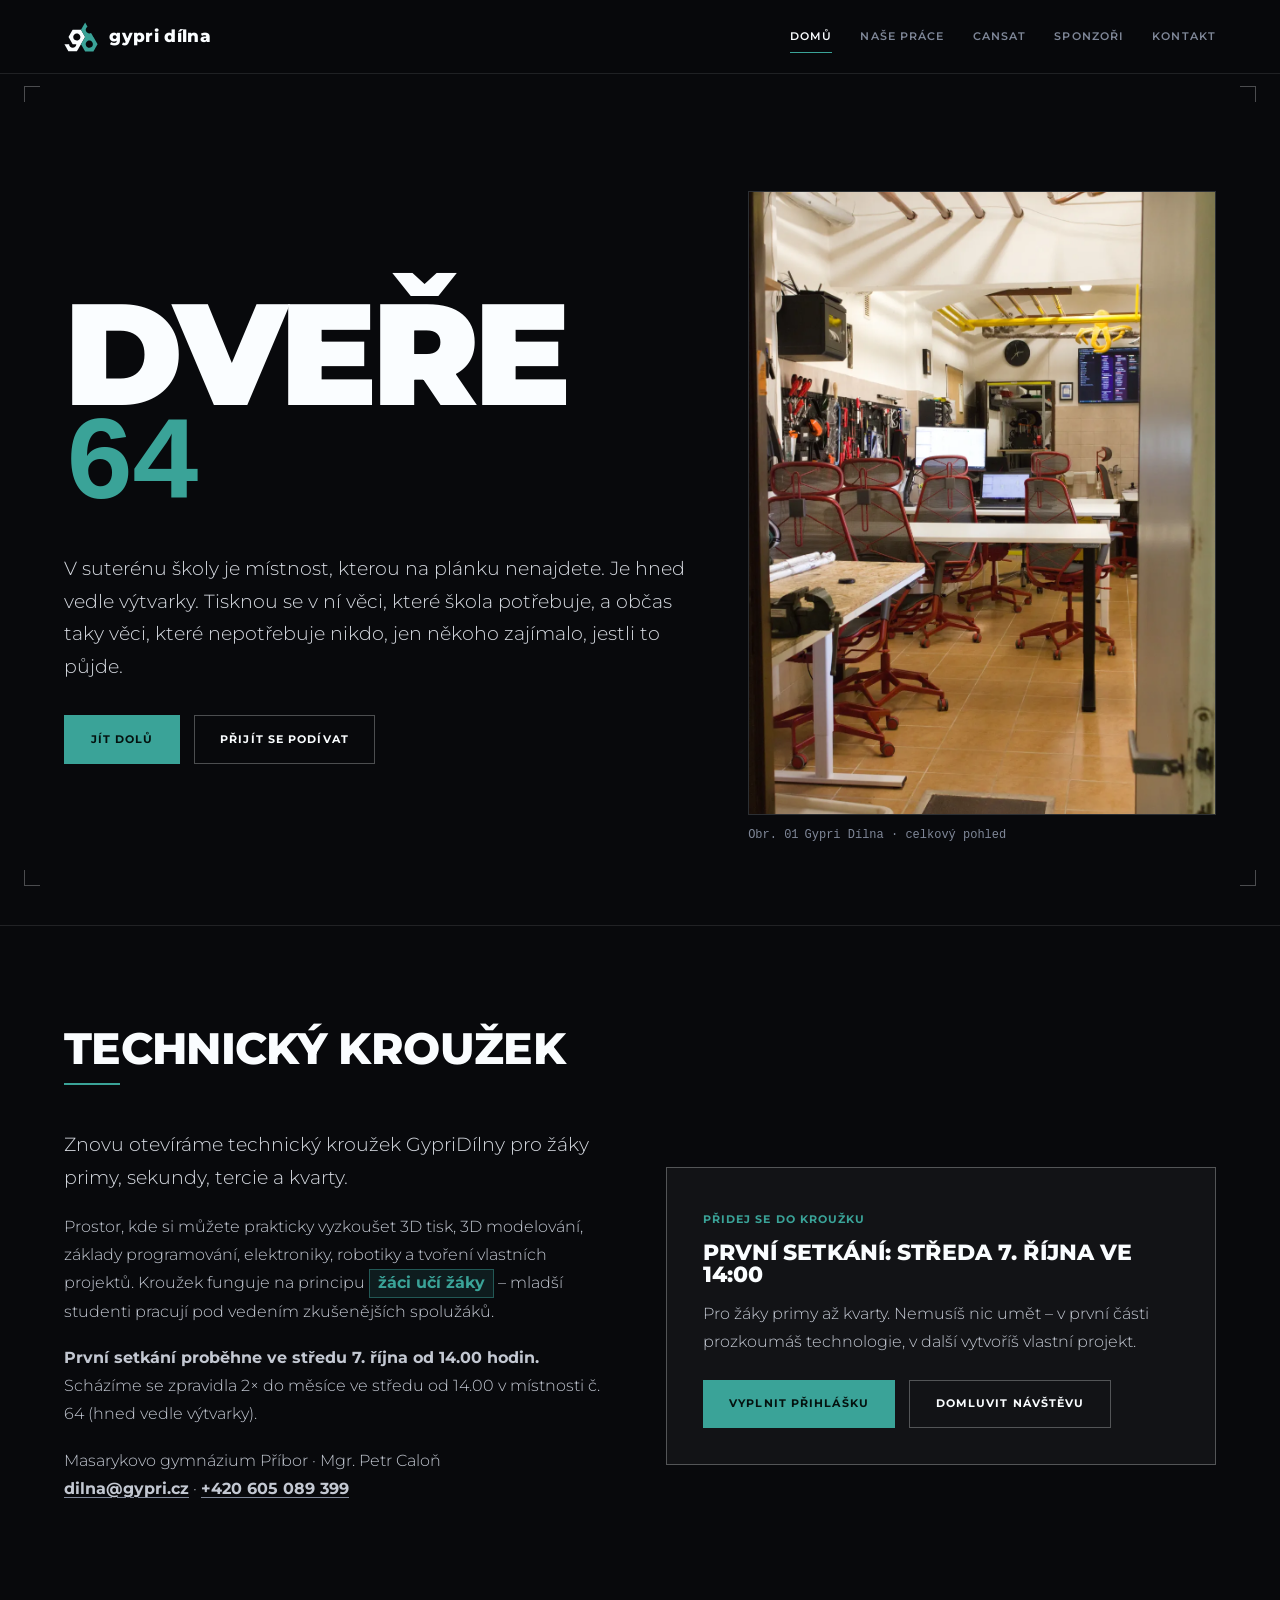
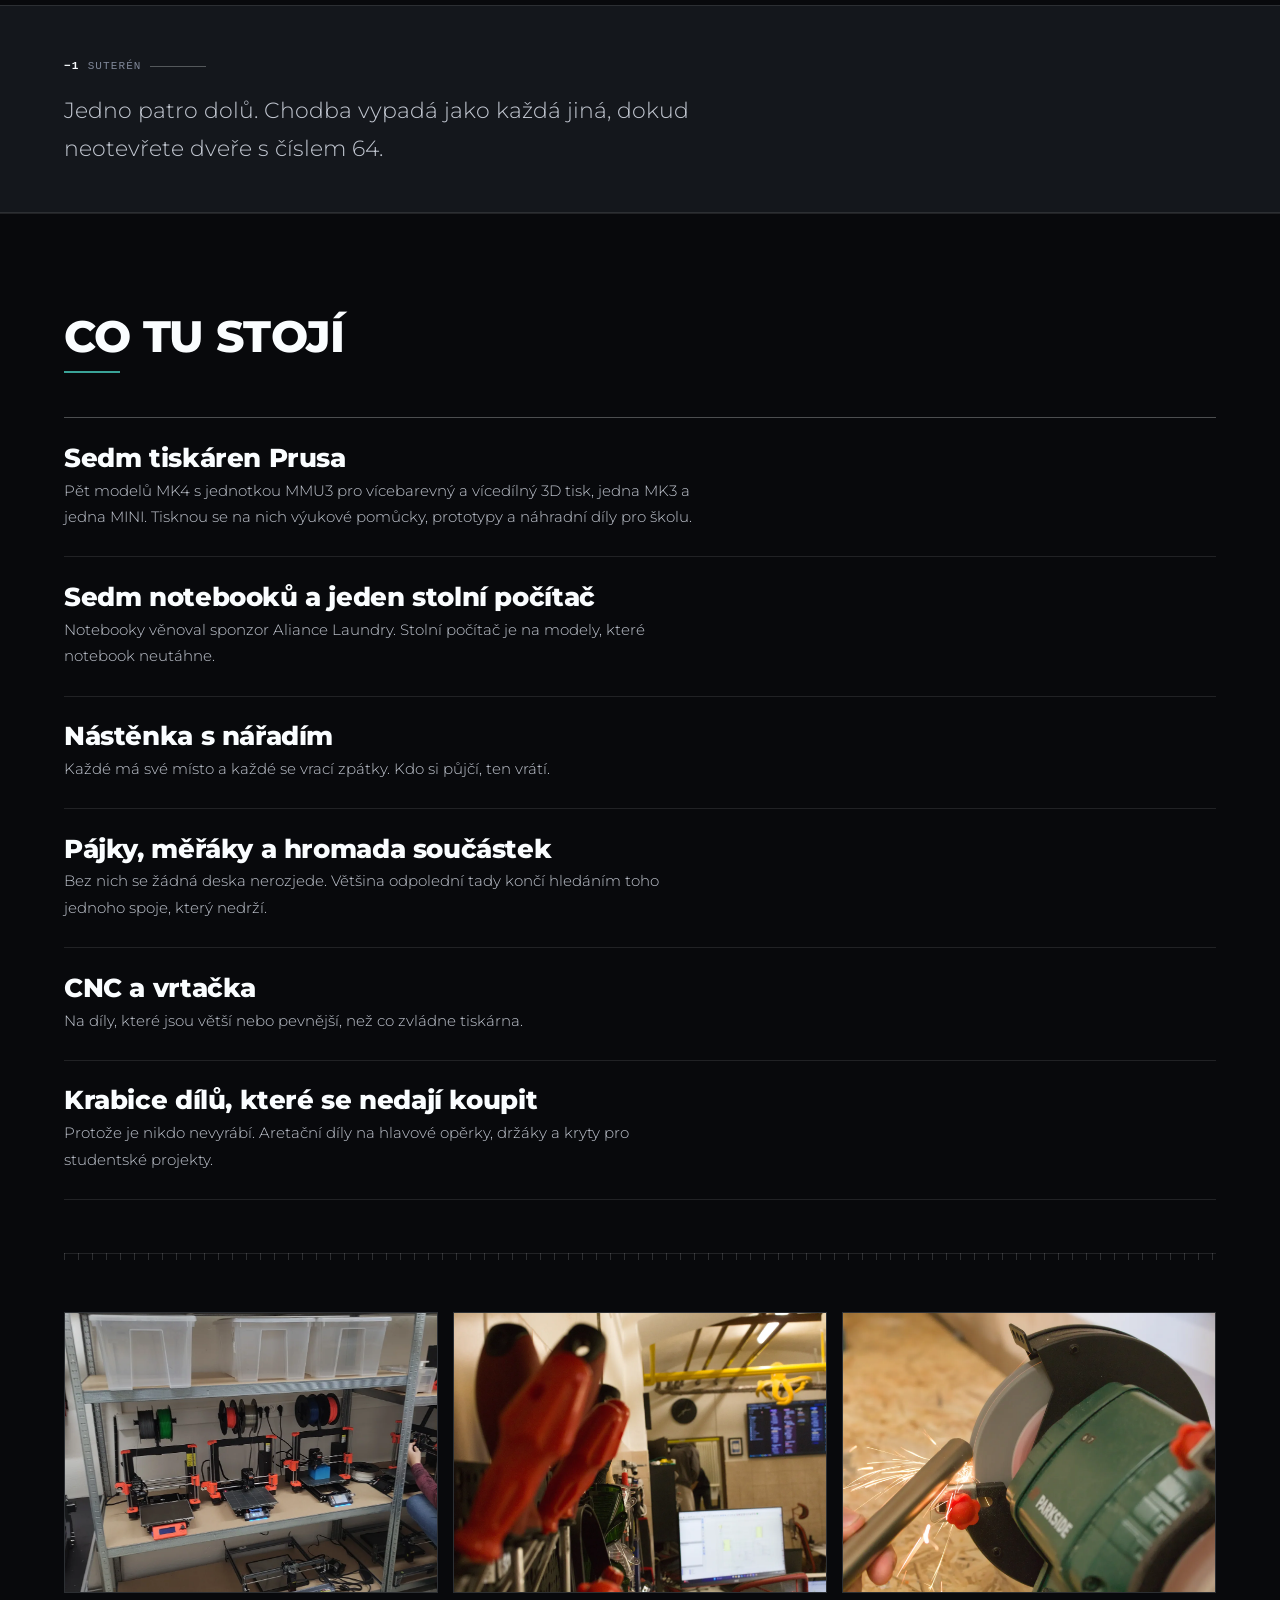
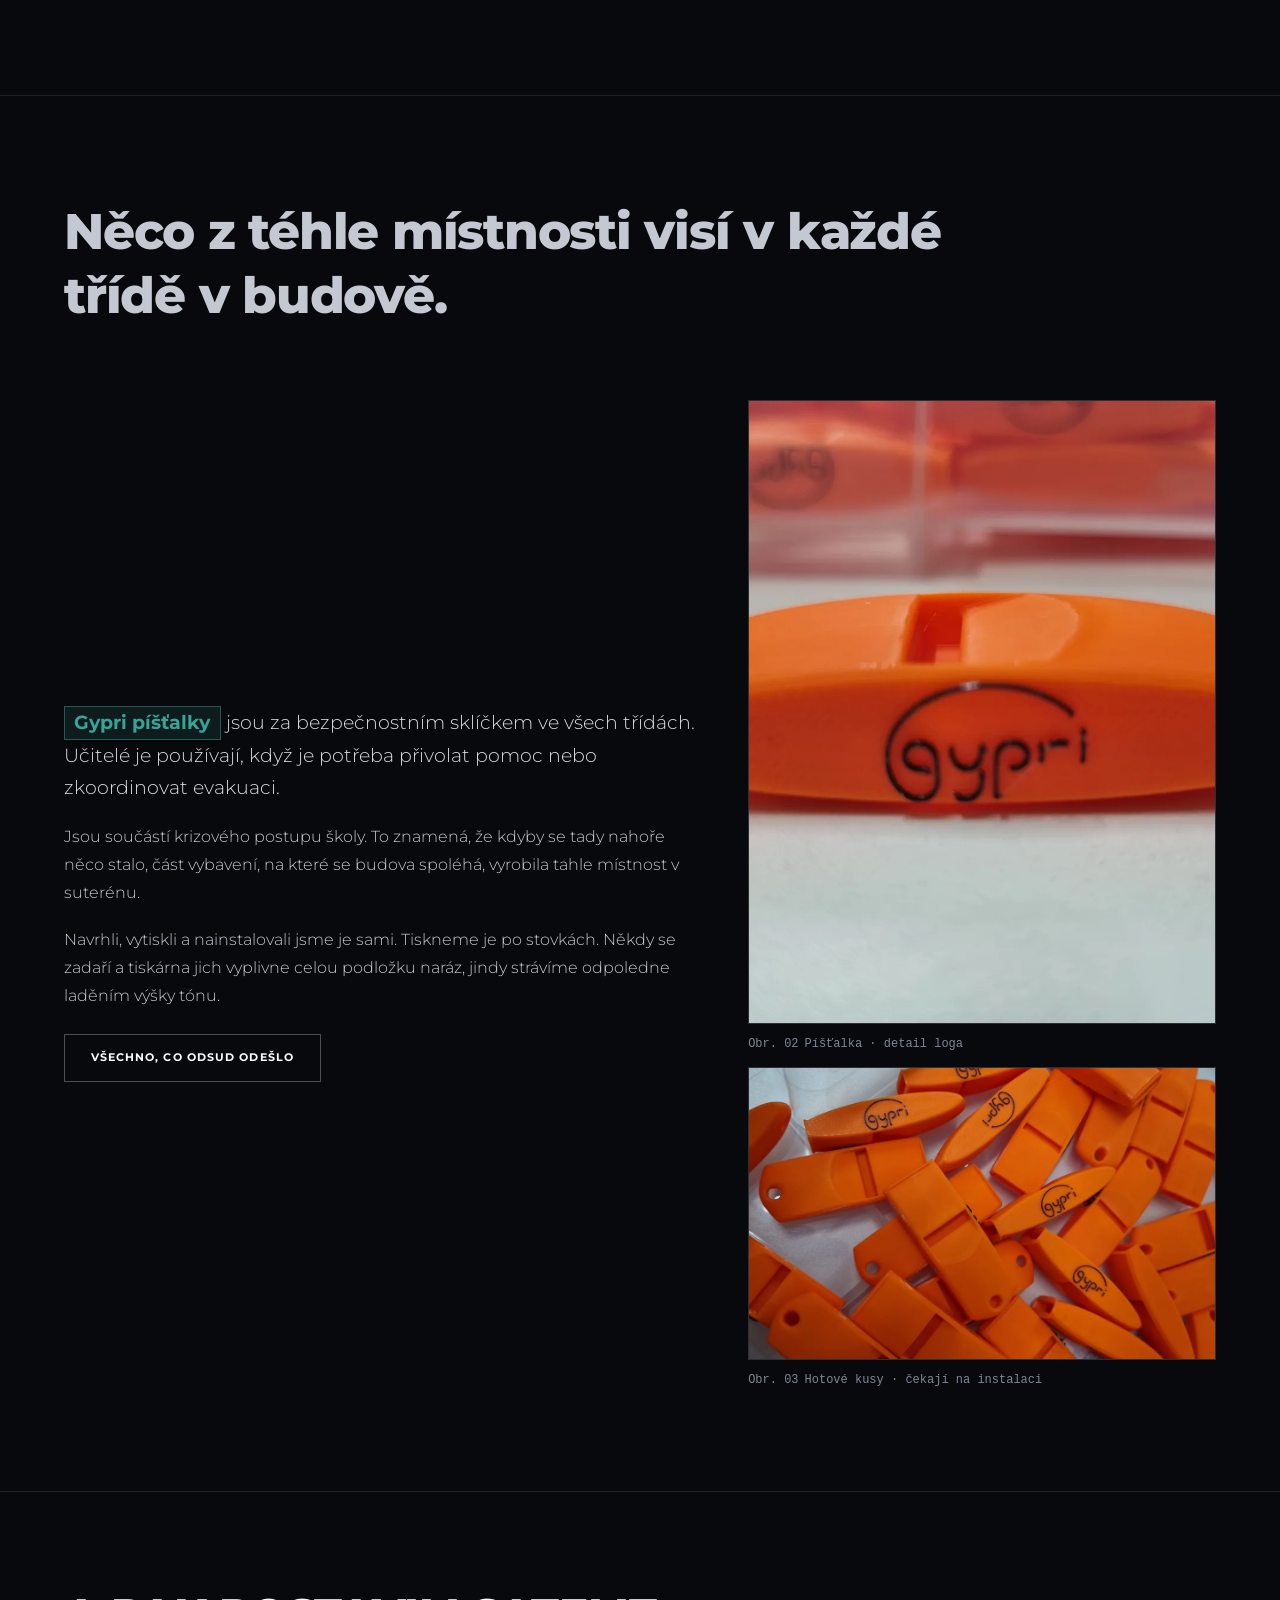
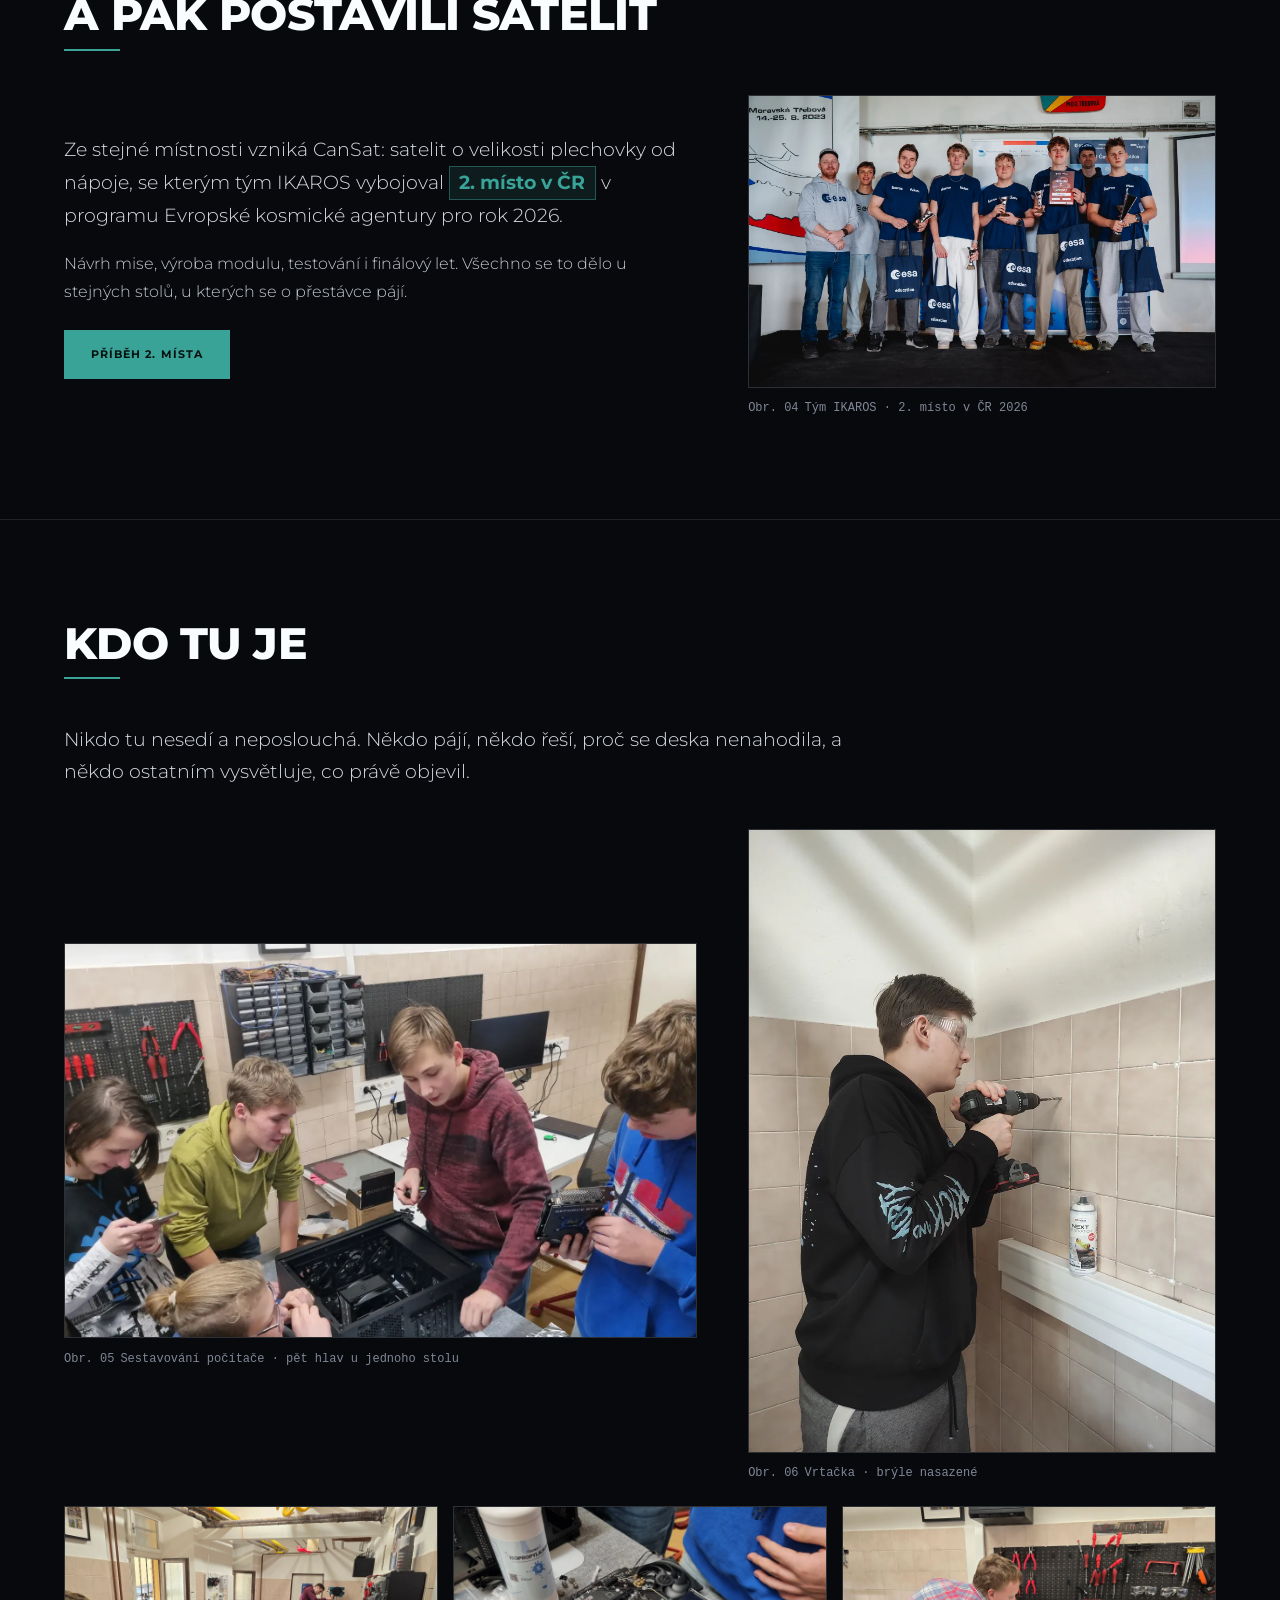
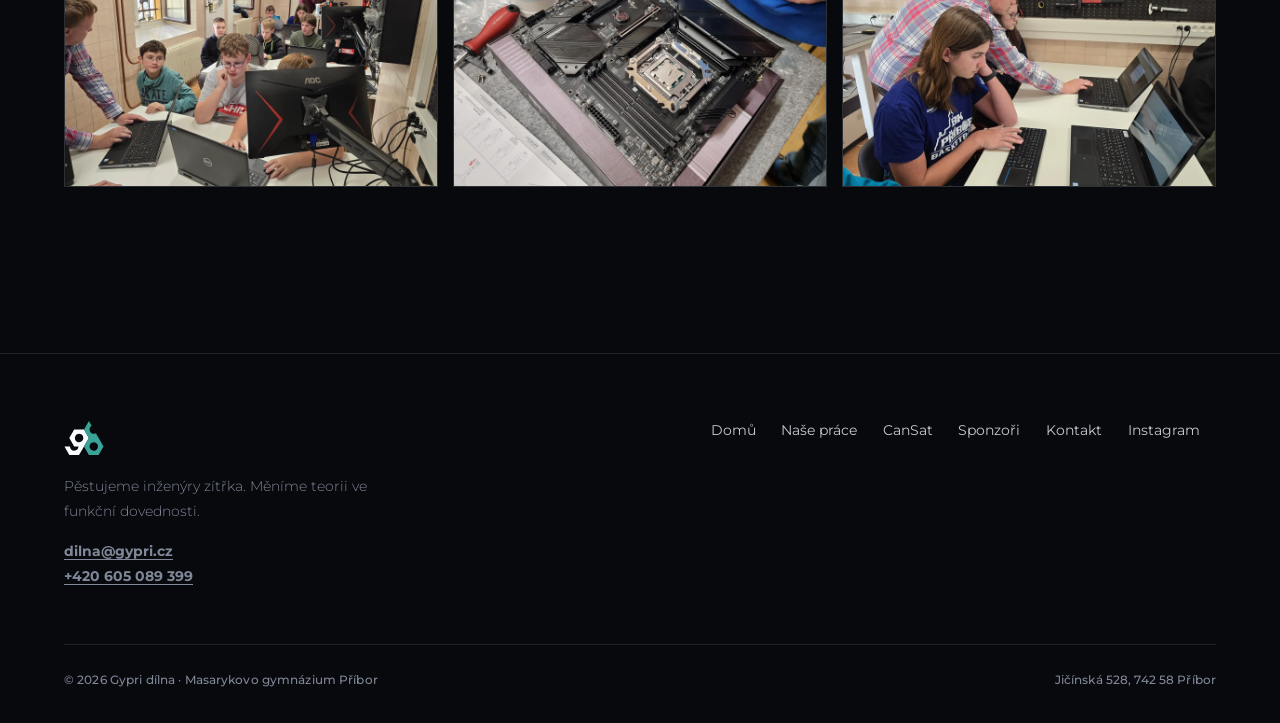
==== index.html @ 7a0ab246 "Make hero photo a subtle dark background backdrop behind Dvere 64 text on mobile" ====
<!DOCTYPE html>
<html lang="cs">
<head>
<meta charset="UTF-8">
<meta name="viewport" content="width=device-width, initial-scale=1.0">
<title>Dveře 64 | Gypri Dílna, Masarykovo gymnázium Příbor</title>
<meta name="description" content="V suterénu Masarykova gymnázia v Příboře je místnost, kterou na plánku nenajdete. 3D tisk, elektronika, programování a satelit CanSat.">
<meta property="og:title" content="Dveře 64 | Gypri Dílna">
<meta property="og:description" content="V suterénu školy je místnost, kterou na plánku nenajdete. Tiskne se v ní, pájí a programuje.">
<meta property="og:type" content="website">
<meta property="og:locale" content="cs_CZ">
<link rel="icon" type="image/svg+xml" href="assets/favicon.svg">
<link rel="stylesheet" href="styles.css">
<script>document.documentElement.classList.add('js');</script>
</head>
<body>

<div class="hud-frame" aria-hidden="true">
  <span class="hud-tick tl"></span><span class="hud-tick tr"></span>
  <span class="hud-tick bl"></span><span class="hud-tick br"></span>
</div>

<header class="topbar">
  <a class="brand" href="/">
    <img class="brand-mark" src="assets/logo-svetle.svg" alt="" width="34" height="34">
    <span class="brand-word">gypri dílna</span>
  </a>
  <nav class="nav" id="nav" aria-label="Hlavní navigace">
    <a href="/" aria-current="page">Domů</a>
    <a href="/nase-prace">Naše práce</a>
    <a href="/cansat">CanSat</a>
    <a href="/sponzori">Sponzoři</a>
    <a href="/kontakt">Kontakt</a>
  </nav>
  <button class="nav-toggle" id="navToggle" aria-expanded="false" aria-controls="nav" aria-label="Otevřít menu"><span></span></button>
</header>

<main>

  <!-- 1. The door and the room. -->
  <section class="threshold">
    <div class="wrap">
      <div class="split split--wide-left">
        <div class="threshold-content">
          <h1 class="threshold-title">Dveře <span class="threshold-num">64</span></h1>
          <p class="lead">
            V suterénu školy je místnost, kterou na plánku nenajdete. Je hned vedle
            výtvarky. Tisknou se v ní věci, které škola potřebuje, a občas taky věci,
            které nepotřebuje nikdo, jen někoho zajímalo, jestli to půjde.
          </p>
          <div class="btn-row">
            <a class="btn btn--primary" href="#suterenu">Jít dolů</a>
            <a class="btn" href="/kontakt">Přijít se podívat</a>
          </div>
        </div>
        <figure style="margin:0" class="reveal threshold-figure">
          <div class="media media--tall">
            <img src="photo/dilna-hlavni.webp" alt="Hlavní pohled do Gypri Dílny" loading="eager" decoding="async">
          </div>
          <figcaption class="media-caption"><span class="fig-num">Obr. 01</span> Gypri Dílna &middot; celkový pohled</figcaption>
        </figure>
      </div>
    </div>
  </section>

  <!-- 2. The invitation. -->
  <section class="section">
    <div class="wrap">
      <div class="section-head">
        <h2>Technický kroužek</h2>
      </div>
      <div class="split">
        <div class="reveal">
          <p class="lead">
            Znovu otevíráme technický kroužek GypriDílny pro žáky primy, sekundy, tercie a kvarty.
          </p>
          <p>
            Prostor, kde si můžete prakticky vyzkoušet 3D tisk, 3D modelování, základy programování, elektroniky, robotiky a tvoření vlastních projektů. Kroužek funguje na principu <span class="chip">žáci učí žáky</span> – mladší studenti pracují pod vedením zkušenějších spolužáků.
          </p>
          <p>
            <strong>První setkání proběhne ve středu 7. října od 14.00 hodin.</strong><br>
            Scházíme se zpravidla 2&times; do měsíce ve středu od 14.00 v místnosti č. 64 (hned vedle výtvarky).
          </p>
          <p>
            Masarykovo gymnázium Příbor &middot; Mgr. Petr Caloň<br>
            <a href="mailto:dilna@gypri.cz"><strong>dilna@gypri.cz</strong></a>
            &middot; <a href="tel:+420605089399"><strong>+420 605 089 399</strong></a>
          </p>
        </div>
        <div class="callout reveal">
          <span class="label-accent">Přidej se do kroužku</span>
          <h3 style="margin-bottom:0.9rem">První setkání: středa 7. října ve 14:00</h3>
          <p>
            Pro žáky primy až kvarty. Nemusíš nic umět – v první části prozkoumáš technologie, v další vytvoříš vlastní projekt.
          </p>
          <div class="btn-row" style="margin-top:1.5rem">
            <a class="btn btn--primary" href="https://forms.gle/Q4Er5K5AVvBsESDHA" target="_blank" rel="noopener">Vyplnit přihlášku</a>
            <a class="btn" href="/kontakt">Domluvit návštěvu</a>
          </div>
        </div>
      </div>
    </div>
  </section>

  <!-- 3. One floor down. -->
  <div class="descent">
    <div class="wrap">
      <span class="depth"><b>&minus;1</b> Suterén</span>
      <p class="descent-line">
        Jedno patro dolů. Chodba vypadá jako každá jiná, dokud neotevřete dveře
        s číslem 64.
      </p>
    </div>
  </div>

  <!-- 4. The room, as objects rather than as services. -->
  <section class="section" id="suterenu">
    <div class="wrap">
      <div class="section-head">
        <h2>Co tu stojí</h2>
      </div>

      <ul class="ledge">
        <li class="reveal">
          <span class="ledge-name">Sedm tiskáren Prusa</span>
          <span class="ledge-note">
            Pět modelů MK4 s jednotkou MMU3 pro vícebarevný a vícedílný 3D tisk, jedna MK3 a jedna MINI. Tisknou se na nich výukové
            pomůcky, prototypy a náhradní díly pro školu.
          </span>
        </li>
        <li class="reveal">
          <span class="ledge-name">Sedm notebooků a jeden stolní počítač</span>
          <span class="ledge-note">
            Notebooky věnoval sponzor Aliance Laundry. Stolní počítač je na modely,
            které notebook neutáhne.
          </span>
        </li>
        <li class="reveal">
          <span class="ledge-name">Nástěnka s nářadím</span>
          <span class="ledge-note">
            Každé má své místo a každé se vrací zpátky. Kdo si půjčí, ten vrátí.
          </span>
        </li>
        <li class="reveal">
          <span class="ledge-name">Pájky, měřáky a hromada součástek</span>
          <span class="ledge-note">
            Bez nich se žádná deska nerozjede. Většina odpolední tady končí
            hledáním toho jednoho spoje, který nedrží.
          </span>
        </li>
        <li class="reveal">
          <span class="ledge-name">CNC a vrtačka</span>
          <span class="ledge-note">
            Na díly, které jsou větší nebo pevnější, než co zvládne tiskárna.
          </span>
        </li>
        <li class="reveal">
          <span class="ledge-name">Krabice dílů, které se nedají koupit</span>
          <span class="ledge-note">
            Protože je nikdo nevyrábí. Aretační díly na hlavové opěrky, držáky
            a kryty pro studentské projekty.
          </span>
        </li>
      </ul>

      <div class="rule-ticks" aria-hidden="true"></div>

      <div class="photo-strip">
        <div class="media reveal">
          <img src="photo/dilna-stol.webp" alt="Pracovní stůl v dílně" loading="lazy" decoding="async">
        </div>
        <div class="media reveal">
          <img src="photo/naradi-detail.webp" alt="Detail nářadí v dílně" loading="lazy" decoding="async">
        </div>
        <div class="media reveal">
          <img src="photo/bruska.webp" alt="Stolní bruska v dílně" loading="lazy" decoding="async">
        </div>
      </div>
    </div>
  </section>

  <!-- 5. The turn. What the room makes is not for the room. -->
  <section class="section">
    <div class="wrap">
      <p class="statement reveal">
        Něco z téhle místnosti visí v každé třídě v budově.
      </p>

      <div class="split split--wide-left" style="margin-top:clamp(2.5rem,6vw,4.5rem)">
        <div class="reveal">
          <p class="lead">
            <span class="chip">Gypri píšťalky</span> jsou za bezpečnostním sklíčkem
            ve všech třídách. Učitelé je používají, když je potřeba přivolat pomoc
            nebo zkoordinovat evakuaci.
          </p>
          <p>
            Jsou součástí krizového postupu školy. To znamená, že kdyby se tady
            nahoře něco stalo, část vybavení, na které se budova spoléhá, vyrobila
            tahle místnost v suterénu.
          </p>
          <p>
            Navrhli, vytiskli a nainstalovali jsme je sami. Tiskneme je po stovkách.
            Někdy se zadaří a tiskárna jich vyplivne celou podložku naráz, jindy
            strávíme odpoledne laděním výšky tónu.
          </p>
          <div class="btn-row" style="margin-top:1.5rem">
            <a class="btn" href="/nase-prace">Všechno, co odsud odešlo</a>
          </div>
        </div>
        <div class="reveal">
          <figure style="margin:0">
            <div class="media media--tall">
              <img src="photo/pistalka-detail.webp" alt="3D tištěná oranžová píšťalka s logem Gypri" loading="lazy" decoding="async">
            </div>
            <figcaption class="media-caption"><span class="fig-num">Obr. 02</span> Píšťalka &middot; detail loga</figcaption>
          </figure>
          <figure style="margin:0.9rem 0 0">
            <div class="media">
              <img src="photo/pistalky-hromada.webp" alt="Krabice plná hotových píšťalek" loading="lazy" decoding="async">
            </div>
            <figcaption class="media-caption"><span class="fig-num">Obr. 03</span> Hotové kusy &middot; čekají na instalaci</figcaption>
          </figure>
        </div>
      </div>
    </div>
  </section>

  <!-- 6. The thread left open on purpose. Closes on the CanSat page. -->
  <section class="section">
    <div class="wrap">
      <div class="section-head">
        <h2>A pak postavili satelit</h2>
      </div>
      <div class="split split--wide-left">
        <div class="reveal">
          <p class="lead">
            Ze stejné místnosti vzniká CanSat: satelit o velikosti plechovky od nápoje,
            se kterým tým IKAROS vybojoval <span class="chip">2. místo v ČR</span> v programu Evropské kosmické agentury pro rok 2026.
          </p>
          <p>
            Návrh mise, výroba modulu, testování i finálový let. Všechno se to dělo
            u stejných stolů, u kterých se o přestávce pájí.
          </p>
          <div class="btn-row" style="margin-top:1.5rem">
            <a class="btn btn--primary" href="/cansat">Příběh 2. místa</a>
          </div>
        </div>
        <figure style="margin:0" class="reveal">
          <div class="media">
            <img src="photo/cansat-2-misto.webp" alt="Tým IKAROS s diplomem za 2. místo v soutěži CanSat 2026" loading="lazy" decoding="async">
          </div>
          <figcaption class="media-caption"><span class="fig-num">Obr. 04</span> Tým IKAROS &middot; 2. místo v ČR 2026</figcaption>
        </figure>
      </div>
    </div>
  </section>

  <!-- 7. The people. -->
  <section class="section">
    <div class="wrap">
      <div class="section-head">
        <h2>Kdo tu je</h2>
      </div>
      <p class="lead reveal" style="margin-bottom:2.5rem;max-width:62ch">
        Nikdo tu nesedí a neposlouchá. Někdo pájí, někdo řeší, proč se deska
        nenahodila, a někdo ostatním vysvětluje, co právě objevil.
      </p>

      <div class="split split--wide-left">
        <figure class="reveal" style="margin:0">
          <div class="media">
            <img src="photo/prace-sestavovani.webp" alt="Studenti sestavují počítač" loading="lazy" decoding="async">
          </div>
          <figcaption class="media-caption"><span class="fig-num">Obr. 05</span> Sestavování počítače &middot; pět hlav u jednoho stolu</figcaption>
        </figure>
        <figure class="reveal offset-top" style="margin:0">
          <div class="media media--tall">
            <img src="photo/prace-vrtacka.webp" alt="Student s vrtačkou a ochrannými brýlemi" loading="lazy" decoding="async">
          </div>
          <figcaption class="media-caption"><span class="fig-num">Obr. 06</span> Vrtačka &middot; brýle nasazené</figcaption>
        </figure>
      </div>

      <div class="photo-strip" style="margin-top:1.5rem">
        <div class="media reveal">
          <img src="photo/prace-vyuka.webp" alt="Výuka v dílně" loading="lazy" decoding="async">
        </div>
        <div class="media reveal">
          <img src="photo/prace-pajeni.webp" alt="Sestavování základní desky počítače" loading="lazy" decoding="async">
        </div>
        <div class="media reveal">
          <img src="photo/prace-notebooky.webp" alt="Studenti u notebooků" loading="lazy" decoding="async">
        </div>
      </div>
    </div>
  </section>

</main>

<footer class="footer">
  <div class="wrap">
    <div class="footer-main">
      <div class="footer-brand">
        <img src="assets/logo-svetle.svg" alt="Gypri dílna" width="40" height="40">
        <p>Pěstujeme inženýry zítřka. Měníme teorii ve funkční dovednosti.</p>
        <p>
          <a href="mailto:dilna@gypri.cz"><strong>dilna@gypri.cz</strong></a><br>
          <a href="tel:+420605089399"><strong>+420 605 089 399</strong></a>
        </p>
      </div>
      <nav class="footer-nav" aria-label="Odkazy v zápatí">
        <a href="/">Domů</a>
        <a href="/nase-prace">Naše práce</a>
        <a href="/cansat">CanSat</a>
        <a href="/sponzori">Sponzoři</a>
        <a href="/kontakt">Kontakt</a>
        <a href="https://instagram.com/gymnaziumpribor" target="_blank" rel="noopener">Instagram</a>
      </nav>
    </div>
    <div class="footer-bottom">
      <span class="hud-label">&copy; 2026 Gypri dílna &middot; Masarykovo gymnázium Příbor</span>
      <span class="hud-label">Jičínská 528, 742 58 Příbor</span>
    </div>
  </div>
</footer>

<script src="main.js"></script>
</body>
</html>
---- styles.css ----
@import url('https://fonts.googleapis.com/css2?family=Montserrat:wght@300;400;500;600;700;800;900&display=swap');

/* ==========================================================================
   GYPRI DÍLNA design system
   Direction and dials: see DESIGN.md
   Palette per "Návod Brand 2025":
     Graphite Core #2f353e · Circuit Mint #3aa398 · Cloud Paper #fafdff
   Circuit Mint is the only accent. It carries the primary action, the current
   page marker, focus, text selection, and the identity motif (the tick, the
   rule under a section heading, the underline, the ruler mark).

   The lane is instrumentation: the page is a datasheet for a workshop, so
   measured values are set in a monospace face and photographs are numbered
   figures. Montserrat stays the brand voice and is never replaced.
   ========================================================================== */

:root {
  /* brand. The guidelines name exactly three colours: Graphite Core,
     Circuit Mint and Cloud Paper. Mint is the single accent. */
  --mint: #3aa398;
  --mint-bright: #5cc9bd;
  --paper: #fafdff;

  /* surfaces (--surface is Graphite Core darkened for media wells) */
  --bg: #08090c;
  --surface: #14171c;

  /* text */
  --text: #fafdff;
  --body: #c3c8d2;
  --muted: #7f8798;

  /* lines */
  --border: rgba(250, 253, 255, 0.1);
  --border-strong: rgba(250, 253, 255, 0.28);

  /* Instrumentation face, for measured values and figure labels only.
     A system stack: no download, no licence, nothing to break offline. */
  --mono: ui-monospace, SFMono-Regular, 'SF Mono', Menlo, Consolas,
    'Liberation Mono', monospace;

  /* metrics */
  --bar-h: 74px;
  --gutter: clamp(1.25rem, 5vw, 4.5rem);
  --maxw: 1360px;

  /* Square corners. A machined panel has no radius, and a rounded one reads as
     software chrome. This is a deliberate zero, not a default. */
  --radius: 0;

  --ease: cubic-bezier(0.2, 0.7, 0.3, 1);
}

/* --------------------------------------------------------- reset & base -- */

*,
*::before,
*::after {
  box-sizing: border-box;
}

html {
  scroll-behavior: smooth;
  -webkit-text-size-adjust: 100%;
  /* Grows only on very large displays, where a 16px root leaves the composition
     floating in the middle of the screen. Below ~1880px this resolves to 16px. */
  font-size: clamp(16px, 0.85vw, 18.5px);
}

body {
  margin: 0;
  background: var(--bg);
  color: var(--text);
  font-family: Montserrat, system-ui, -apple-system, 'Segoe UI', sans-serif;
  font-size: 1rem;
  font-weight: 400;
  line-height: 1.75;
  -webkit-font-smoothing: antialiased;
  overflow-x: hidden;
}

img,
svg {
  display: block;
  max-width: 100%;
}

a {
  color: inherit;
  text-decoration: none;
}

/* An inline link inside body copy must be distinguishable without relying on colour. */
p a,
.tech-desc a {
  text-decoration: underline;
  text-decoration-thickness: 1px;
  text-underline-offset: 0.18em;
  text-decoration-color: var(--muted);
}

p a:hover,
.tech-desc a:hover {
  text-decoration-color: currentColor;
}

:focus-visible {
  outline: 2px solid var(--mint);
  outline-offset: 3px;
}

::selection {
  background: var(--mint);
  color: var(--bg);
}

/* ------------------------------------------------------------ typography -- */

h1,
h2,
h3,
h4 {
  font-weight: 800;
  text-transform: uppercase;
  line-height: 0.96;
  letter-spacing: -0.015em;
  margin: 0;
}

h1 { font-weight: 900; }
h2 { font-size: clamp(1.6rem, 3.4vw, 2.75rem); }
h3 { font-size: clamp(1.05rem, 1.9vw, 1.4rem); letter-spacing: 0.005em; }

/* Prose keeps a readable measure even when the container widens on a large
   display. Everything that is not prose (grids, media, the datasheet) still
   uses the full width. */
p {
  margin: 0 0 1.15rem;
  color: var(--body);
  font-weight: 300;
  max-width: 76ch;
}

p:last-child { margin-bottom: 0; }

.lead {
  font-size: clamp(1rem, 1.45vw, 1.2rem);
  color: #d6dae1;
  max-width: 66ch;
}

/* Small muted meta line. Not uppercased: at 48 characters it is prose, and
   uppercase costs legibility on anything longer than a label. */
.hud-label {
  font-size: 0.75rem;
  font-weight: 500;
  letter-spacing: 0.01em;
  line-height: 1.9;
  color: var(--muted);
}

/* ---------------------------------------------------------- HUD chrome --
   Corner ticks only. The previous version also drew two full-height rules down
   the page, which read as decorative grid lines rather than structure. */

.hud-frame {
  position: fixed;
  inset: 0;
  z-index: 40;
  pointer-events: none;
}

.hud-tick {
  position: absolute;
  width: 16px;
  height: 16px;
  border: 0 solid var(--border-strong);
}

.hud-tick.tl { top: calc(var(--bar-h) + 12px); left: calc(var(--gutter) / 2 - 8px); border-top-width: 1px; border-left-width: 1px; }
.hud-tick.tr { top: calc(var(--bar-h) + 12px); right: calc(var(--gutter) / 2 - 8px); border-top-width: 1px; border-right-width: 1px; }
.hud-tick.bl { bottom: 14px; left: calc(var(--gutter) / 2 - 8px); border-bottom-width: 1px; border-left-width: 1px; }
.hud-tick.br { bottom: 14px; right: calc(var(--gutter) / 2 - 8px); border-bottom-width: 1px; border-right-width: 1px; }

/* --------------------------------------------------------------- topbar -- */

.topbar {
  position: fixed;
  top: 0;
  left: 0;
  right: 0;
  z-index: 50;
  height: var(--bar-h);
  display: flex;
  align-items: center;
  justify-content: space-between;
  gap: 1.5rem;
  padding: 0 var(--gutter);
  border-bottom: 1px solid var(--border);
  background: rgba(8, 9, 12, 0.86);
  backdrop-filter: blur(12px);
  -webkit-backdrop-filter: blur(12px);
}

.brand {
  display: flex;
  align-items: center;
  gap: 0.7rem;
  flex-shrink: 0;
}

.brand-mark {
  width: 34px;
  height: 34px;
}

.brand-word {
  font-weight: 800;
  font-size: 1.05rem;
  letter-spacing: 0.02em;
  text-transform: lowercase;
  line-height: 1;
}

.nav {
  display: flex;
  align-items: center;
  gap: clamp(1rem, 2.2vw, 2.1rem);
}

.nav a {
  position: relative;
  font-size: 0.6875rem;
  font-weight: 600;
  letter-spacing: 0.1em;
  text-transform: uppercase;
  color: var(--muted);
  padding: 0.4rem 0;
  transition: color 0.25s var(--ease);
}

.nav a:hover { color: var(--text); }

.nav a[aria-current='page'] { color: var(--text); }

.nav a[aria-current='page']::after {
  content: '';
  position: absolute;
  left: 0;
  right: 0;
  bottom: 0;
  height: 1px;
  background: var(--mint);
}

.nav-toggle {
  display: none;
  width: 44px;
  height: 44px;
  border: 1px solid var(--border);
  border-radius: var(--radius);
  background: transparent;
  cursor: pointer;
  position: relative;
}

.nav-toggle span,
.nav-toggle span::before,
.nav-toggle span::after {
  position: absolute;
  left: 50%;
  width: 16px;
  height: 1px;
  background: var(--text);
  transform: translateX(-50%);
  transition: transform 0.25s var(--ease), opacity 0.25s var(--ease);
}

.nav-toggle span { top: 50%; margin-top: -0.5px; }
.nav-toggle span::before { content: ''; top: -5px; }
.nav-toggle span::after { content: ''; top: 5px; }

.nav-toggle[aria-expanded='true'] span { background: transparent; }
.nav-toggle[aria-expanded='true'] span::before { transform: translateY(5px) rotate(45deg); }
.nav-toggle[aria-expanded='true'] span::after { transform: translateY(-5px) rotate(-45deg); }

/* --------------------------------------------------------------- layout -- */

main {
  position: relative;
  padding-top: var(--bar-h);
}

.wrap {
  width: 100%;
  max-width: var(--maxw);
  margin: 0 auto;
  padding: 0 var(--gutter);
}

.section {
  padding: clamp(3.5rem, 8vw, 7rem) 0;
  border-top: 1px solid var(--border);
}

.section-head {
  margin-bottom: clamp(1.75rem, 3.5vw, 3rem);
}

/* ------------------------------------------------------------ page hero -- */

.page-hero {
  padding: clamp(3.5rem, 9vw, 7.5rem) 0 clamp(2.5rem, 5vw, 4rem);
}

.eyebrow {
  display: inline-block;
  font-size: 0.75rem;
  font-weight: 600;
  letter-spacing: 0.02em;
  color: var(--muted);
  margin-bottom: 1.1rem;
}

.page-title {
  font-size: clamp(2.6rem, 9.5vw, 7.5rem);
  line-height: 0.88;
  letter-spacing: -0.03em;
  margin-bottom: 1.5rem;
}

.page-title em {
  font-style: normal;
  color: var(--muted);
}

.page-hero .lead { margin-bottom: 2rem; }

/* -------------------------------------------------------------- buttons -- */

.btn {
  display: inline-flex;
  align-items: center;
  justify-content: center;
  gap: 0.6rem;
  padding: 0.85rem 1.6rem;
  border: 1px solid var(--border-strong);
  border-radius: var(--radius);
  background: transparent;
  color: var(--text);
  font-family: inherit;
  font-size: 0.6875rem;
  font-weight: 700;
  letter-spacing: 0.1em;
  text-transform: uppercase;
  cursor: pointer;
  transition: background 0.25s var(--ease), color 0.25s var(--ease), border-color 0.25s var(--ease);
}

.btn:hover { border-color: var(--text); }

.btn--primary {
  background: var(--mint);
  border-color: var(--mint);
  color: #04120f;
}

.btn--primary:hover {
  background: var(--mint-bright);
  border-color: var(--mint-bright);
  color: #04120f;
}

.btn-row {
  display: flex;
  flex-wrap: wrap;
  gap: 0.85rem;
}

/* --------------------------------------------------------------- grids -- */

.grid {
  display: grid;
  gap: 1.25rem;
}

.grid--2 { grid-template-columns: repeat(2, 1fr); }

.split {
  display: grid;
  grid-template-columns: 1fr 1fr;
  gap: clamp(1.5rem, 4vw, 3.5rem);
  align-items: center;
}

.split--wide-left { grid-template-columns: 1.15fr 0.85fr; }

/* ---------------------------------------------------------- spec sheet --
   A datasheet: quantity on the left, measured value and its note stacked on the
   right, hairline separated, set in the instrumentation face. This is how the
   reference brands make technical information read as documentation instead of
   as marketing, and it is the right shape for facts that are genuinely countable.

   The value gets its own full-width line rather than a fixed narrow column: a
   column sized for the shortest value collides with the note as soon as one
   value runs long, and these are Czech words, which run long. */

.specs {
  font-family: var(--mono);
  border-top: 1px solid var(--border-strong);
  margin: 0;
}

.specs dt,
.specs dd { margin: 0; }

.specs-row {
  display: grid;
  grid-template-columns: minmax(6rem, 10rem) 1fr;
  gap: 0.15rem 1.75rem;
  padding: 0.9rem 0;
  border-bottom: 1px solid var(--border);
}

.specs-label {
  grid-column: 1;
  grid-row: 1 / span 2;
  font-size: 0.6875rem;
  letter-spacing: 0.1em;
  text-transform: uppercase;
  color: var(--muted);
}

.specs-val {
  grid-column: 2;
  grid-row: 1;
  font-size: 1.05rem;
  font-weight: 600;
  color: var(--text);
  font-variant-numeric: tabular-nums;
}

.specs-note {
  grid-column: 2;
  grid-row: 2;
  font-size: 0.75rem;
  color: var(--muted);
}

/* --------------------------------------------------------- tech items -- */

.tech {
  border-left: 1px solid var(--border-strong);
  padding: 0.15rem 0 0.15rem 1.15rem;
  margin-bottom: 1.5rem;
}

.tech:last-child { margin-bottom: 0; }

.tech-title {
  font-family: var(--mono);
  font-size: 0.72rem;
  font-weight: 700;
  letter-spacing: 0.08em;
  text-transform: uppercase;
  color: var(--text);
  margin-bottom: 0.45rem;
}

.tech-desc {
  font-size: 0.92rem;
  font-weight: 300;
  color: var(--body);
  margin: 0;
}

/* -------------------------------------------------------------- media --
   Photographs sit square. An earlier pass tilted them a degree off axis to look
   like snapshots pinned to a wall, which read as scrapbook rather than as
   instrumentation. Both reference brands are strictly aligned, so the frame is
   straight and the image never zooms: the only movement is the hairline
   answering the cursor. */

.media {
  position: relative;
  overflow: hidden;
  border: 1px solid var(--border);
  border-radius: var(--radius);
  background: var(--surface);
  aspect-ratio: 16 / 10;
  transition: border-color 0.35s var(--ease);
}

.media:hover { border-color: var(--border-strong); }

.media img,
.media video {
  width: 100%;
  height: 100%;
  object-fit: cover;
}

.media--tall { aspect-ratio: 3 / 4; }

/* A numbered plate label, set in the instrumentation face the way a datasheet
   marks its figures. Hovering the frame brings the number up in mint: the one
   piece of play left in the photography, and it speaks the technical language. */
.media-caption {
  display: flex;
  gap: 0.5em;
  margin-top: 0.7rem;
  font-family: var(--mono);
  font-size: 0.75rem;
  line-height: 1.5;
  color: var(--muted);
}

.fig-num {
  color: var(--muted);
  transition: color 0.35s var(--ease);
  white-space: nowrap;
}

figure:hover .fig-num { color: var(--mint); }

/* ----------------------------------------------------------- sponsors -- */

.sponsor-grid {
  display: grid;
  grid-template-columns: repeat(auto-fill, minmax(190px, 1fr));
  gap: 1rem;
}

/* Cloud Paper background is required: most sponsor logos are dark artwork. */
.sponsor {
  display: flex;
  align-items: center;
  justify-content: center;
  aspect-ratio: 3 / 2;
  padding: 1.5rem;
  background: var(--paper);
  border-radius: var(--radius);
  border: 1px solid var(--border);
  filter: grayscale(1);
  opacity: 0.78;
  transition: filter 0.35s var(--ease), opacity 0.35s var(--ease),
    border-color 0.35s var(--ease);
}

.sponsor img {
  max-width: 100%;
  max-height: 100%;
  width: auto;
  height: auto;
  object-fit: contain;
  transition: transform 0.35s var(--ease);
}

.sponsor:hover,
.sponsor:focus-visible {
  filter: grayscale(0);
  opacity: 1;
  border-color: var(--mint);
}

/* The logo answers the cursor: it comes up to full colour, the frame turns
   mint, and the mark itself lifts a little. Transform only, so nothing in the
   grid reflows. */
.sponsor:hover img,
.sponsor:focus-visible img { transform: scale(1.05); }

/* ----------------------------------------------------------- timeline -- */

.timeline {
  display: grid;
  grid-template-columns: repeat(4, 1fr);
  gap: 1.25rem;
  border-top: 1px solid var(--border);
  padding-top: 1.75rem;
}

.timeline-item {
  border-left: 1px solid var(--border);
  padding-left: 1rem;
}

.timeline-date {
  font-family: var(--mono);
  font-size: 0.6875rem;
  font-weight: 700;
  letter-spacing: 0.06em;
  color: var(--muted);
  margin-bottom: 0.5rem;
  font-variant-numeric: tabular-nums;
}

.timeline-event {
  font-size: 0.95rem;
  font-weight: 600;
  line-height: 1.4;
}

/* ------------------------------------------------------ contact rows -- */

.contact-row {
  display: block;
  border-bottom: 1px solid var(--border);
  padding: clamp(1rem, 2.5vw, 1.75rem) 0;
  transition: border-color 0.25s var(--ease);
}

.contact-row:first-of-type { border-top: 1px solid var(--border); }

/* Not uppercased: these carry real text (an e-mail, a phone number, a phrase),
   and uppercase damages all three. Leading 1.3 rather than 1: measured to stay
   single-line at every breakpoint from 320px up, so this is headroom for a
   longer value later rather than a fix for today. */
.contact-row-mega {
  font-size: clamp(1.4rem, 5vw, 3.75rem);
  font-weight: 900;
  letter-spacing: -0.02em;
  line-height: 1.3;
  transition: color 0.25s var(--ease);
}

.contact-row-mega span {
  display: block;
  font-size: 0.75rem;
  font-weight: 500;
  letter-spacing: 0.01em;
  color: var(--muted);
  margin-top: 0.7rem;
}

.contact-row:hover { border-color: var(--border-strong); }

.contact-row:hover .contact-row-mega {
  text-decoration: underline;
  text-decoration-thickness: 2px;
  text-underline-offset: 0.08em;
}

/* -------------------------------------------------------------- footer --
   Two parts, built from what the site actually links to, rather than the
   four-column template shape. */

.footer {
  border-top: 1px solid var(--border);
  padding: clamp(2.5rem, 5vw, 4rem) 0 2rem;
  margin-top: clamp(2rem, 5vw, 4rem);
}

.footer-main {
  display: grid;
  grid-template-columns: 1.2fr 1fr;
  gap: 2.5rem;
  margin-bottom: 2.5rem;
  align-items: start;
}

.footer-brand img { margin-bottom: 1rem; }

.footer-brand p {
  font-size: 0.9rem;
  color: var(--muted);
  max-width: 38ch;
  margin-bottom: 0.9rem;
}

.footer-nav {
  display: flex;
  flex-wrap: wrap;
  gap: 0.6rem 1.6rem;
}

.footer-nav a {
  font-size: 0.9rem;
  color: var(--body);
  transition: color 0.25s var(--ease);
}

.footer-nav a:hover { color: var(--text); }

.footer-bottom {
  display: flex;
  flex-wrap: wrap;
  justify-content: space-between;
  gap: 0.75rem;
  border-top: 1px solid var(--border);
  padding-top: 1.5rem;
}

/* --------------------------------------------------------- responsive -- */

/* Large displays. A 1360px column on a 2560px screen left the whole composition
   floating between two dead margins, so above 1600px the container widens and
   (via the root font-size) the type grows with it. Prose keeps its 76ch
   measure; grids, media and the datasheet use the full width. */
@media (min-width: 1600px) {
  :root { --maxw: 1720px; }
}

@media (max-width: 1080px) {
  .timeline { grid-template-columns: repeat(2, 1fr); row-gap: 1.75rem; }
}

@media (max-width: 860px) {
  :root { --bar-h: 66px; }

  .nav-toggle { display: block; }

  .nav {
    position: fixed;
    top: var(--bar-h);
    left: 0;
    right: 0;
    flex-direction: column;
    align-items: flex-start;
    gap: 0;
    padding: 0 var(--gutter);
    /* Opaque on purpose. At 97% the hero behind the panel ghosted through the
       open menu, which is what the "glitch" in the top bar was. */
    background: var(--bg);
    border-bottom: 1px solid var(--border);
    max-height: 0;
    overflow: hidden;
    transition: max-height 0.35s var(--ease);
  }

  .nav.is-open { max-height: 70vh; }

  .nav a {
    width: 100%;
    padding: 1.05rem 0;
    border-bottom: 1px solid var(--border);
    font-size: 0.75rem;
  }

  /* The links arrive one after another instead of as a slab. Transform and
     opacity only, and JS-gated, so a script failure leaves them visible. */
  .js .nav a {
    opacity: 0;
    transform: translateY(-6px);
    transition: opacity 0.3s var(--ease), transform 0.3s var(--ease),
      color 0.25s var(--ease);
  }

  .js .nav.is-open a { opacity: 1; transform: none; }

  .js .nav.is-open a:nth-child(1) { transition-delay: 0.04s; }
  .js .nav.is-open a:nth-child(2) { transition-delay: 0.08s; }
  .js .nav.is-open a:nth-child(3) { transition-delay: 0.12s; }
  .js .nav.is-open a:nth-child(4) { transition-delay: 0.16s; }
  .js .nav.is-open a:nth-child(5) { transition-delay: 0.2s; }

  .nav a:last-child { border-bottom: 0; }

  .nav a[aria-current='page']::after { display: none; }
  .nav a[aria-current='page'] { color: var(--mint); }

  .split,
  .split--wide-left,
  .grid--2,
  .timeline { grid-template-columns: 1fr; row-gap: 1.25rem; }
  .footer-main { grid-template-columns: 1fr; gap: 2rem; }

  /* Footer links are touch targets, not inline prose: give them a real tap height. */
  .footer-nav { gap: 0; flex-direction: column; }
  .footer-nav a {
    min-height: 44px;
    display: flex;
    align-items: center;
    border-bottom: 1px solid var(--border);
  }

  .hud-tick { display: none; }

  /* Mobile hero photo backdrop for .threshold */
  .threshold {
    position: relative;
    overflow: hidden;
  }

  .threshold-content {
    position: relative;
    z-index: 2;
  }

  .threshold-figure {
    position: absolute;
    inset: 0;
    z-index: 1;
    margin: 0 !important;
    opacity: 0.22;
    pointer-events: none;
  }

  .threshold-figure .media {
    width: 100%;
    height: 100%;
    aspect-ratio: auto;
    border: none;
  }

  .threshold-figure .media-caption {
    display: none;
  }
}

@media (max-width: 520px) {
  .btn { width: 100%; }
}

/* ==========================================================================
   THE GESTURES
   The site read as bland and corporate. The real fix was assets (see DESIGN.md),
   and these are the deliberate touches on top. Everything here is drawn with
   Circuit Mint, the single accent the brand guidelines name. Each has a job, and
   everything stops under prefers-reduced-motion.
   ========================================================================== */

/* ------------------------------------------------- eyebrow gets a tick -- */

/* A small mint square before the eyebrow, marking the start of a page's voice. */
.eyebrow::before {
  content: '';
  display: inline-block;
  width: 0.5em;
  height: 0.5em;
  margin-right: 0.6em;
  background: var(--mint);
  transform: translateY(-0.05em) rotate(45deg);
}

/* ------------------------------------------ rule under a section head --
   A short mint rule that draws itself in. Replaces the numbered labels that
   were removed, and gives the eye a deliberate entry point per section. */

.section-head {
  position: relative;
  padding-bottom: 0.9rem;
}

.section-head::after {
  content: '';
  position: absolute;
  left: 0;
  bottom: 0;
  width: 3.5rem;
  height: 2px;
  background: var(--mint);
  transform-origin: left;
}

.js .section-head::after {
  transform: scaleX(0);
  transition: transform 0.6s var(--ease) 0.1s;
}

.js .section-head.is-visible::after { transform: scaleX(1); }

/* --------------------------------------------------------- key phrase --
   A mint underline on a key phrase, like a ruler line under a drawing's title.
   Built from text-decoration, not a coloured bar behind the words, for two
   reasons: a bar behind text lowers the contrast of the glyphs sitting on it,
   and it cannot wrap. An underline draws below the baseline, so it never
   touches text contrast, and it breaks across lines like normal text. */

.mark {
  text-decoration: underline;
  text-decoration-color: var(--mint);
  text-decoration-thickness: 0.14em;
  text-underline-offset: 0.2em;
}

/* -------------------------------------------------------- tick divider --
   A measurement rule: a drawn ruler separating sections. The ticks are a small
   inline SVG rather than a repeating gradient, because the ruler is the whole
   point (a bench is ruled and measured) and a gradient stripe is the generic
   version of this. It is the site's identity motif.

   There is no mint mark on it. There was one, and it read as a stray coloured
   bar under whatever sat above it rather than as a measured mark. The divider
   is a hairline and its ticks, nothing else. */

.rule-ticks {
  position: relative;
  height: 10px;
  margin: clamp(2rem, 4vw, 3.25rem) 0;
  background-image: url("data:image/svg+xml,%3Csvg xmlns='http://www.w3.org/2000/svg' width='14' height='9'%3E%3Cpath d='M0 2v7' stroke='rgba(250,253,255,0.30)' stroke-width='1'/%3E%3C/svg%3E");
  background-repeat: repeat-x;
  background-position: left 0;
  background-size: 14px 9px;
}

/* the hairline the ticks sit on */
.rule-ticks::before {
  content: '';
  position: absolute;
  left: 0;
  right: 0;
  top: 2px;
  height: 1px;
  background: var(--border);
}

/* --------------------------------------------------------- callout box --
   A raised surface for a single call to action. Deliberately neutral: a surface
   is not an accent moment, so it is a hairline and a faint wash, not a colour. */

.callout {
  border: 1px solid var(--border-strong);
  background: rgba(250, 253, 255, 0.04);
  border-radius: var(--radius);
  padding: clamp(1.4rem, 3vw, 2.25rem);
}

.label-accent {
  display: inline-block;
  font-size: 0.6875rem;
  font-weight: 700;
  letter-spacing: 0.1em;
  text-transform: uppercase;
  color: var(--mint);
  margin-bottom: 0.8rem;
}

/* ------------------------------------------------------------ arrival --
   The place the question is about, set as a plate inside the document rather
   than as full-bleed wallpaper. It used to run edge to edge behind a scrim on
   three pages at once, which made the one photograph the site is built on feel
   like a template background. Contained, it is a document plate: it belongs to
   a numbered figure list and it appears exactly once. */

.arrival {
  padding: 0 0 clamp(2.5rem, 6vw, 4.5rem);
}

.arrival .media { aspect-ratio: 2 / 1; }

/* --------------------------------------------------------- photo strip -- */

.photo-strip {
  display: grid;
  grid-template-columns: repeat(3, 1fr);
  gap: 0.9rem;
}

.photo-strip .media { aspect-ratio: 4 / 3; }

/* ------------------------------------------------------ offset split --
   Text and image deliberately out of alignment, so a section does not read as a
   symmetric two-column template. */

.offset-top { margin-top: -2.5rem; }

/* --------------------------------------------------------- mint tag --
   A quiet label inside prose. Outlined rather than filled, so it reads as a tag
   and cannot be mistaken for a button. Mint on the page background is 6.52:1. */

.chip {
  display: inline-block;
  padding: 0.15em 0.5em;
  border: 1px solid rgba(58, 163, 152, 0.45);
  background: rgba(58, 163, 152, 0.12);
  color: var(--mint);
  font-weight: 700;
  border-radius: var(--radius);
  line-height: 1.4;
}

/* ------------------------------------------------------------- reveals --
   Opt-in: content is only hidden once JS has confirmed it is running, so a JS
   failure never leaves the page blank. main.js adds .is-visible on scroll. */

.js .reveal {
  opacity: 0;
  transform: translateY(24px);
  transition: opacity 0.7s var(--ease), transform 0.7s var(--ease);
}

.js .reveal.is-visible {
  opacity: 1;
  transform: none;
}

/* ==========================================================================
   THE DESCENT
   The site is a walk into a real room. You arrive at the door, go down one
   floor, and find out what the room actually does. These components carry that.
   Every one is static: the story is in the order and in what is withheld, not
   in motion. Nothing here animates on its own.
   ========================================================================== */

/* ---------------------------------------------------------- depth datum --
   Which floor you are on, in the instrumentation face. Used at the two levels
   this building really has. It is a place, not a step number: the site is not
   counting anything. */

.depth {
  display: inline-flex;
  align-items: center;
  gap: 0.75em;
  font-family: var(--mono);
  font-size: 0.6875rem;
  letter-spacing: 0.1em;
  text-transform: uppercase;
  color: var(--muted);
}

.depth b {
  font-weight: 700;
  color: var(--text);
  font-variant-numeric: tabular-nums;
}

.depth::after {
  content: '';
  width: clamp(1.5rem, 5vw, 3.5rem);
  height: 1px;
  background: var(--border-strong);
}

/* ------------------------------------------------------------ threshold --
   The opening. Type on dark, with no photograph, because the first thing a
   visitor should meet is the question rather than a building. The image comes
   after, as the place the question is about. */

.threshold {
  padding: clamp(3.5rem, 13vh, 9rem) 0 clamp(3rem, 9vh, 6rem);
}

.threshold-title {
  display: flex;
  flex-wrap: wrap;
  align-items: baseline;
  gap: 0 0.28em;
  font-size: clamp(2.7rem, 12vw, 9rem);
  line-height: 0.86;
  letter-spacing: -0.035em;
  margin: 1.3rem 0 0;
}

/* The door number is set in the instrumentation face, at display size. A human
   title and a machine number on the same line is the whole site in one move:
   a real room, with a number on the door. */
.threshold-num {
  font-family: var(--mono);
  font-weight: 700;
  font-size: 0.82em;
  letter-spacing: -0.04em;
  color: var(--mint);
}

.threshold .lead {
  margin: clamp(1.5rem, 3vw, 2.25rem) 0 2rem;
}

/* ------------------------------------------------------------- descent --
   The one full-bleed break in the page: the moment you go down a floor. */

.descent {
  border-top: 1px solid var(--border);
  border-bottom: 1px solid var(--border);
  background: var(--surface);
  padding: clamp(1.75rem, 4vw, 2.75rem) 0;
}

.descent-line {
  margin: 0.9rem 0 0;
  font-size: clamp(1rem, 2.1vw, 1.35rem);
  font-weight: 300;
  color: var(--body);
  max-width: 46ch;
}

/* ----------------------------------------------------------- the ledge --
   What is actually in the room, as objects rather than as services. A large
   name and a terse factual line. The counts live in the names, where they read
   as sentences ("Sedm tiskáren"), rather than repeated as a mono figure beside
   them. */

.ledge {
  list-style: none;
  margin: 0;
  padding: 0;
  border-top: 1px solid var(--border-strong);
}

.ledge > li {
  display: grid;
  grid-template-columns: 1fr;
  gap: 0.35rem;
  align-items: baseline;
  border-bottom: 1px solid var(--border);
  padding: clamp(1.05rem, 2.4vw, 1.6rem) 0;
}

.ledge-name {
  grid-column: 1;
  font-size: clamp(1.15rem, 2.2vw, 1.6rem);
  font-weight: 800;
  letter-spacing: -0.015em;
  line-height: 1.1;
}

.ledge-note {
  grid-column: 1;
  font-size: 0.95rem;
  font-weight: 300;
  color: var(--body);
  max-width: 64ch;
}

/* --------------------------------------------------------- statement --
   A large spoken line, set in sentence case rather than the uppercase the
   headings use, so it reads as someone telling you something. Sits at the
   turn of the story.

   Leading is 1.3 rather than the 1.05 that display type usually takes, because
   this is a sentence that wraps to two or three lines and has to be read, not a
   two-word headline that only has to land. */

.statement {
  margin: 0;
  font-size: clamp(1.5rem, 4.4vw, 3.1rem);
  font-weight: 800;
  line-height: 1.3;
  letter-spacing: -0.025em;
  max-width: 26ch;
}

@media (max-width: 560px) {
  .ledge > li { gap: 0.3rem; }
}

/* --------------------------------------------------------------- motion --
   MOTION 2: reveals, hairline hover, the plate number turning mint, the sponsor
   logo answering the cursor. Nothing runs on its own, and everything stops
   under prefers-reduced-motion. */

@media (max-width: 860px) {
  .offset-top { margin-top: 0; }
  .photo-strip { grid-template-columns: 1fr 1fr; }
}

@media (max-width: 560px) {
  /* Stack the row: at this width the label column leaves too little room and
     Czech values wrap mid-phrase. */
  .specs-label {
    grid-column: 1 / -1;
    grid-row: 1;
  }

  .specs-val {
    grid-column: 1 / -1;
    grid-row: 2;
  }

  .specs-note {
    grid-column: 1 / -1;
    grid-row: 3;
    margin-top: 0.2rem;
  }
}

@media (max-width: 520px) {
  .photo-strip { grid-template-columns: 1fr; }
}

@media (prefers-reduced-motion: reduce) {
  html { scroll-behavior: auto; }

  *,
  *::before,
  *::after {
    transition-duration: 0.001ms !important;
  }

  /* Content appears immediately rather than waiting to be scrolled into view.
     Without this a reduced-motion visitor gets a page that looks blank until
     they scroll, and depends on the observer firing at all. */
  .js .reveal {
    opacity: 1;
    transform: none;
  }

  .js .section-head::after { transform: scaleX(1); transition: none; }
}
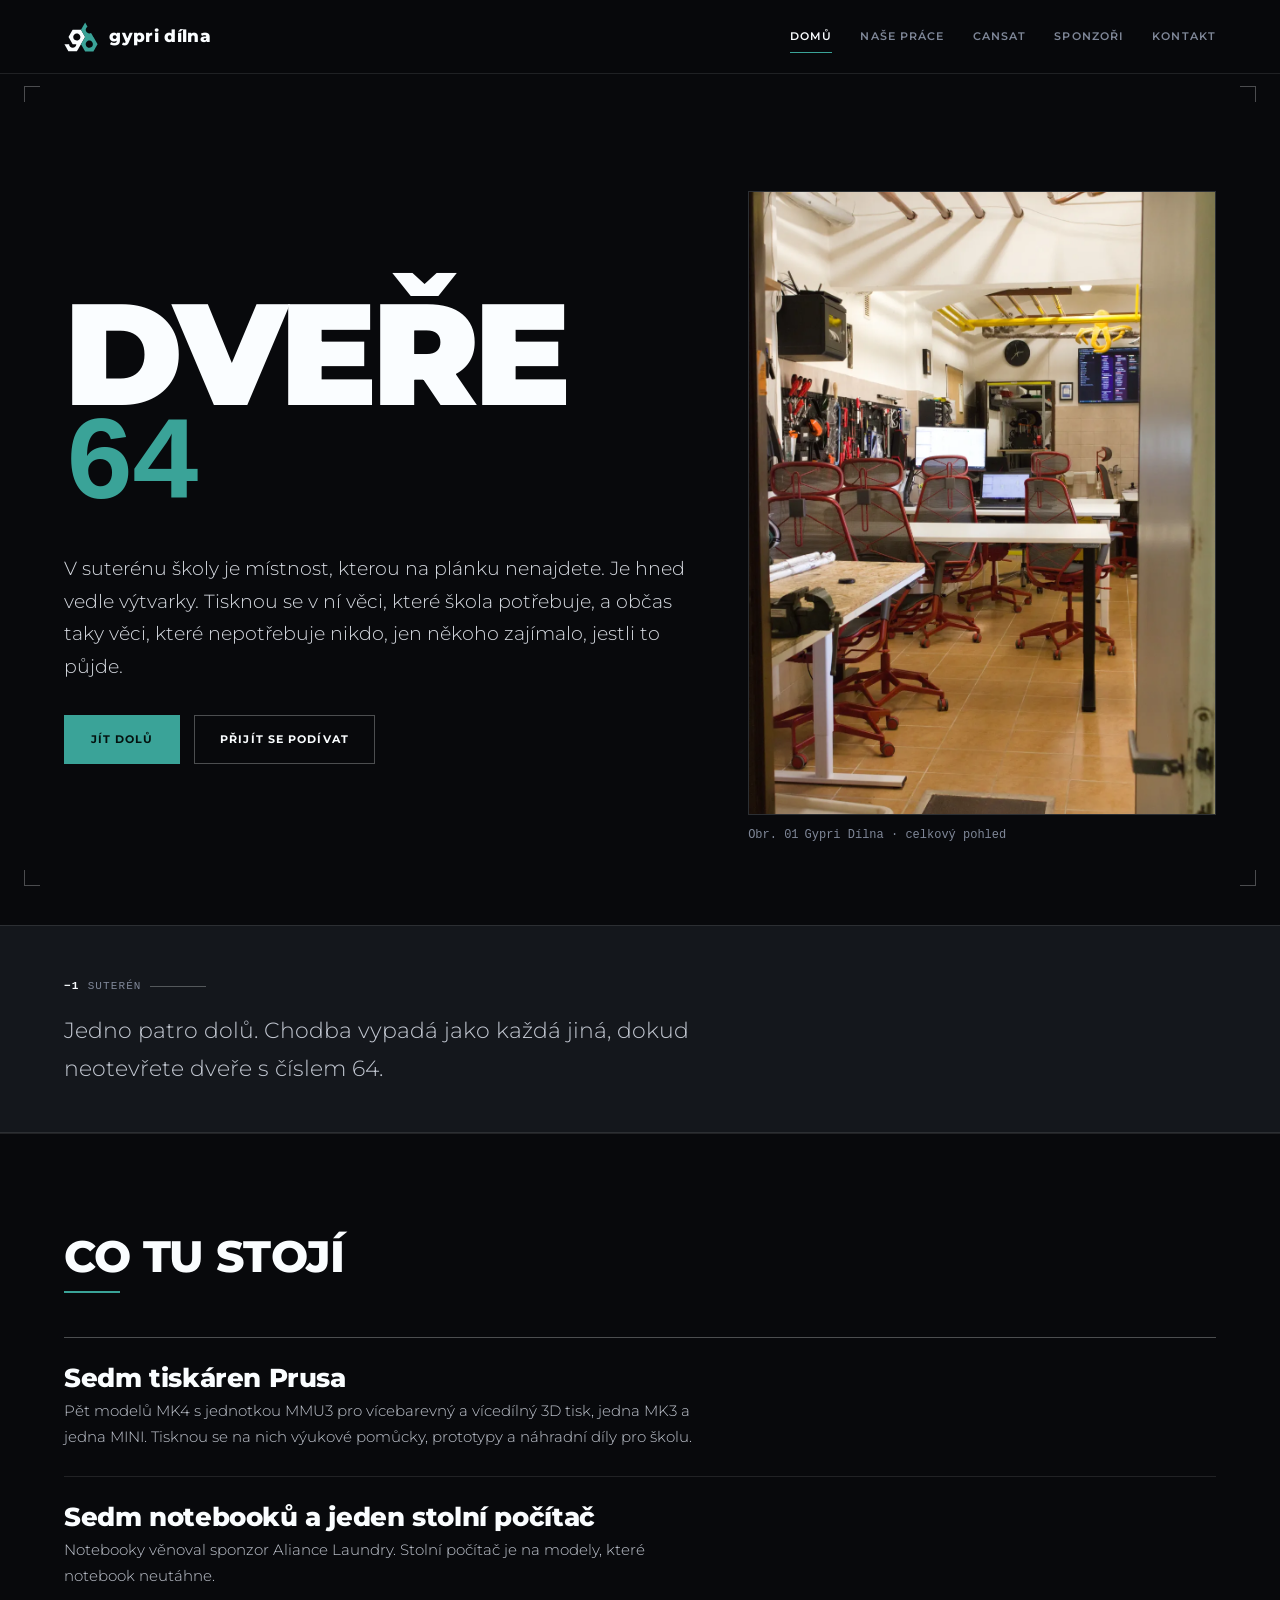
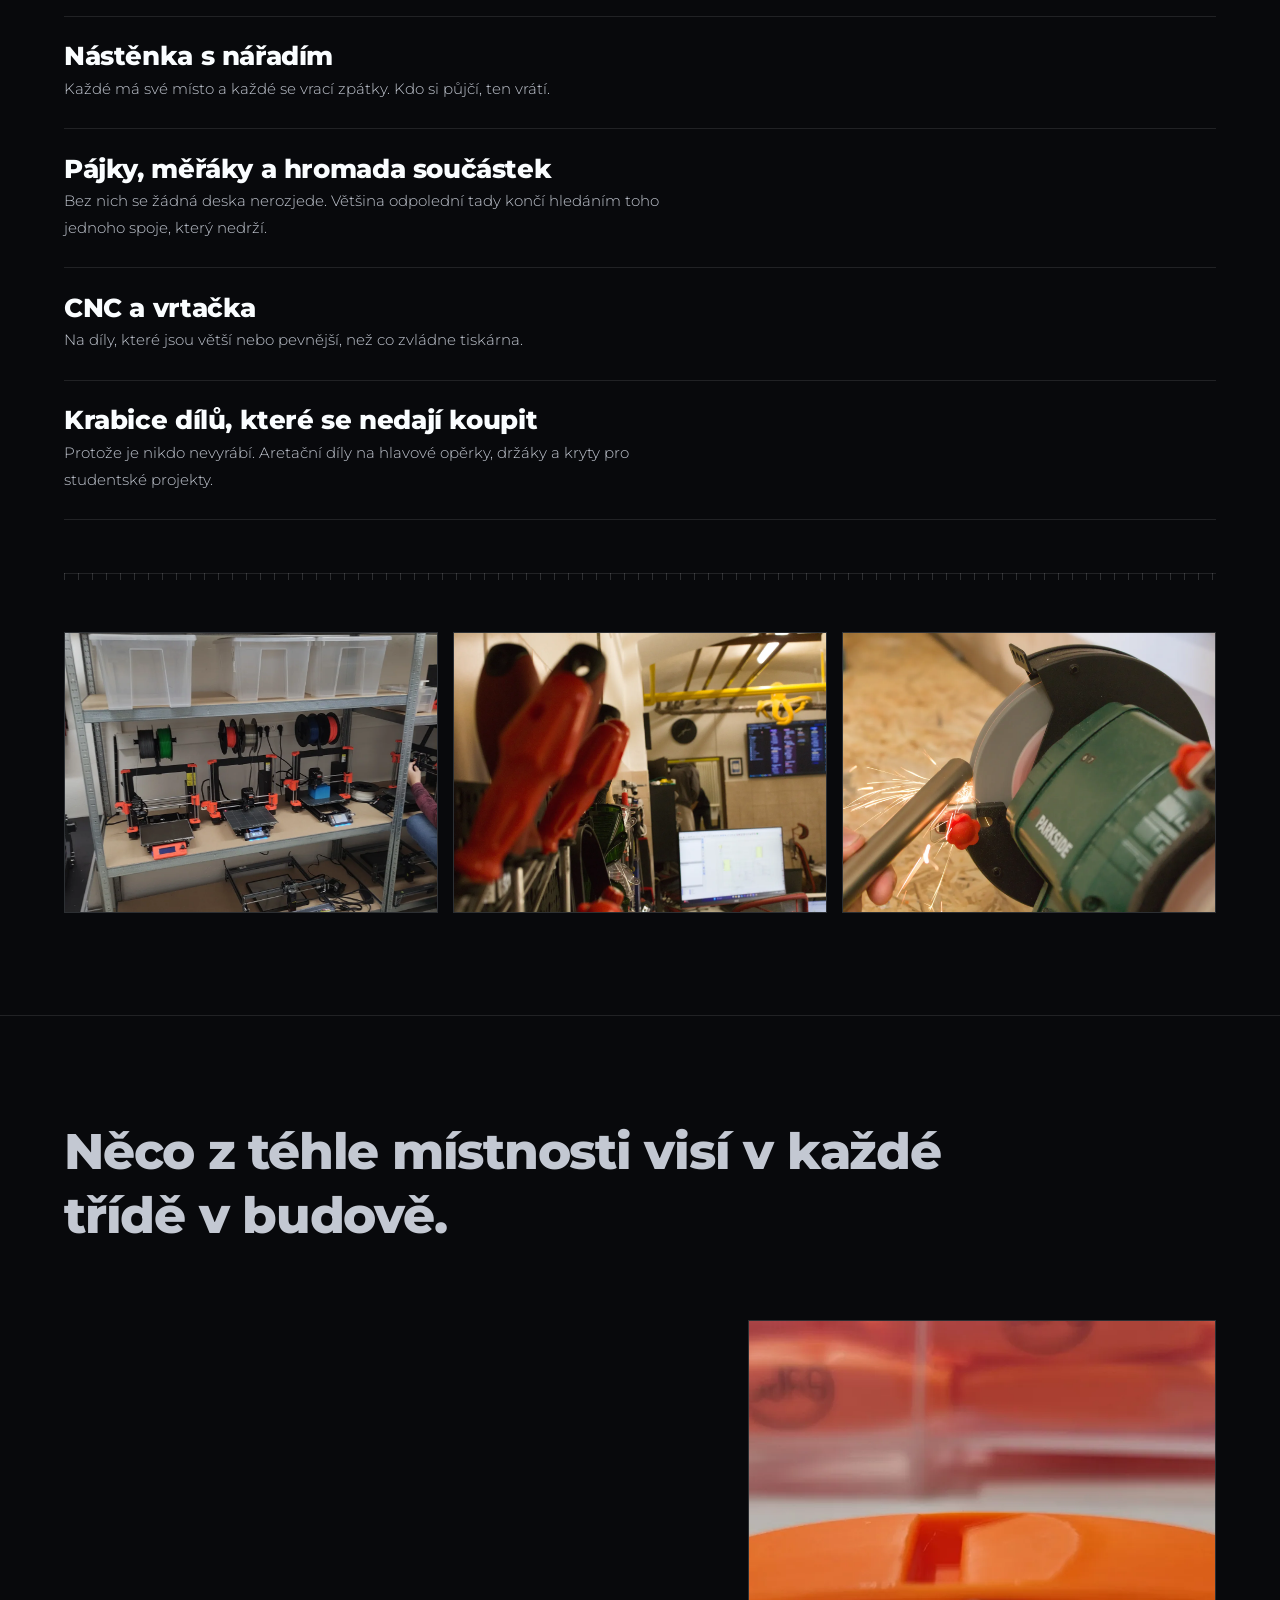
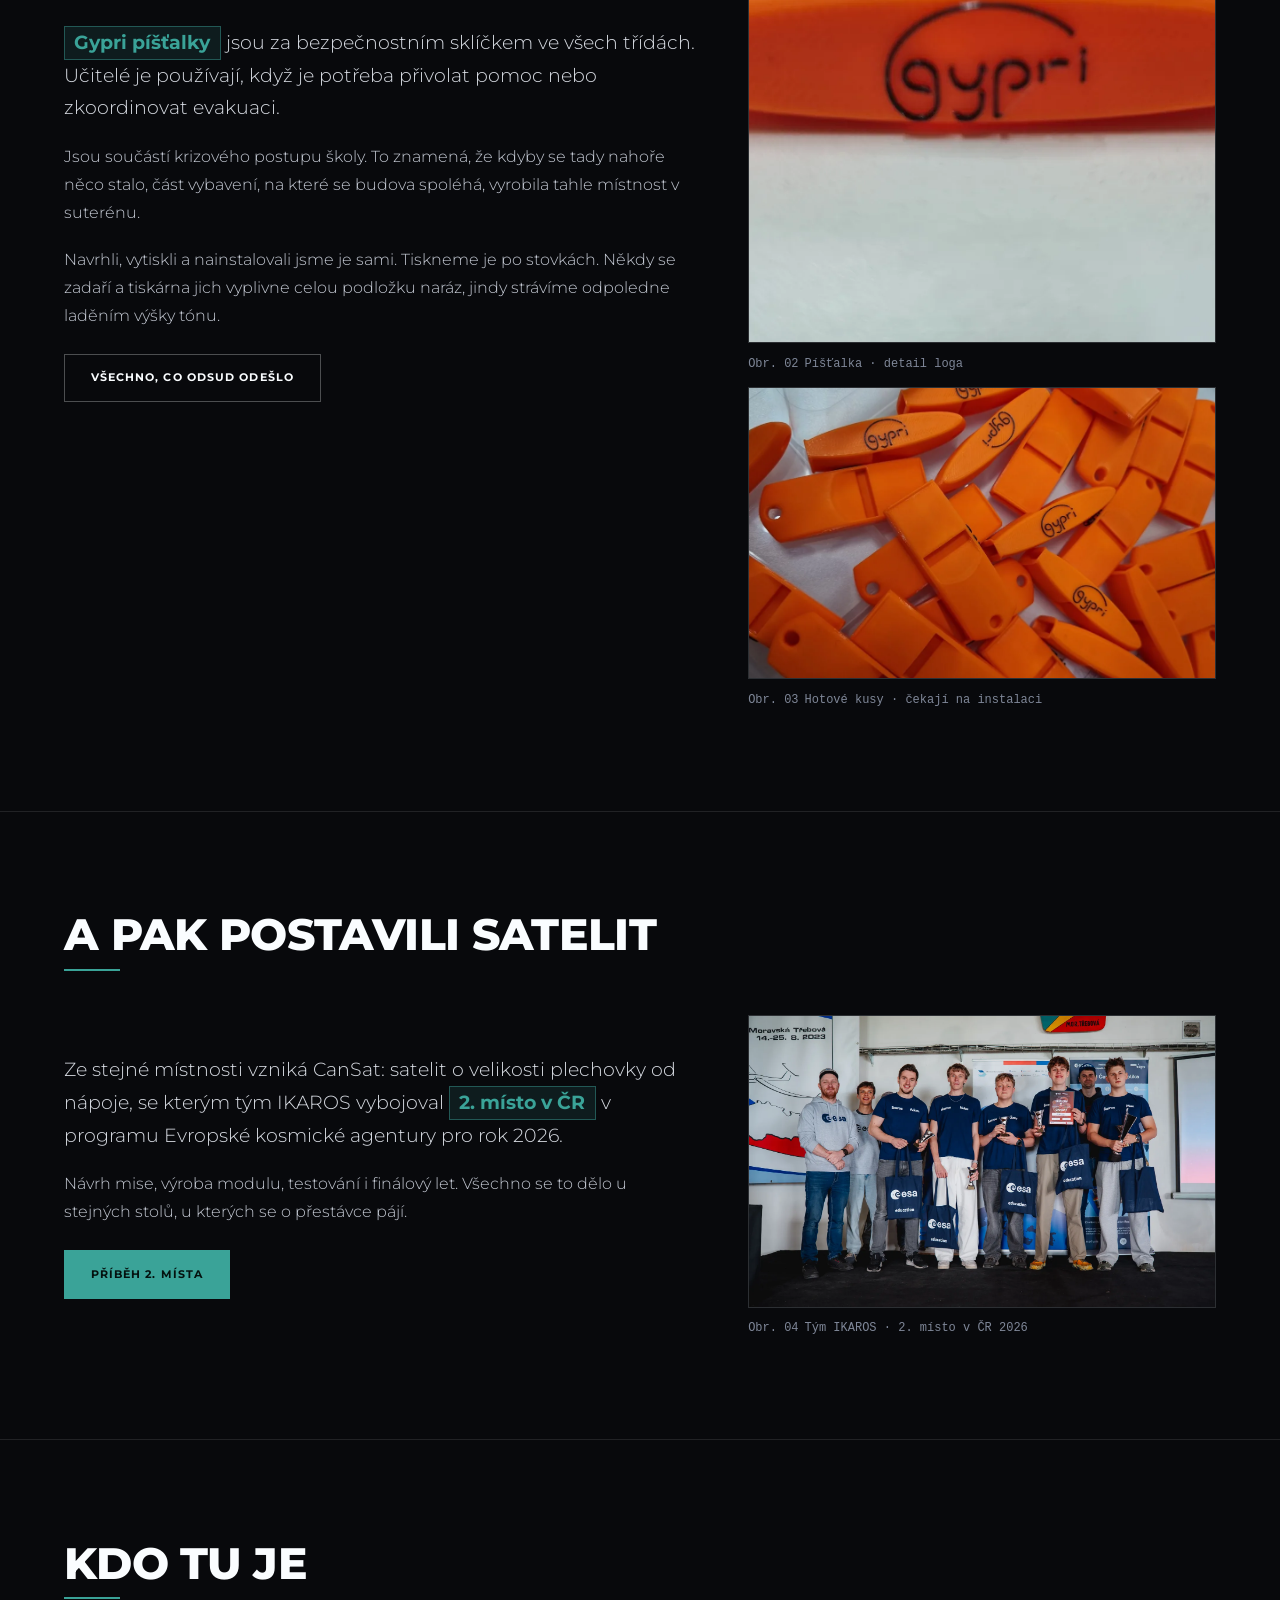
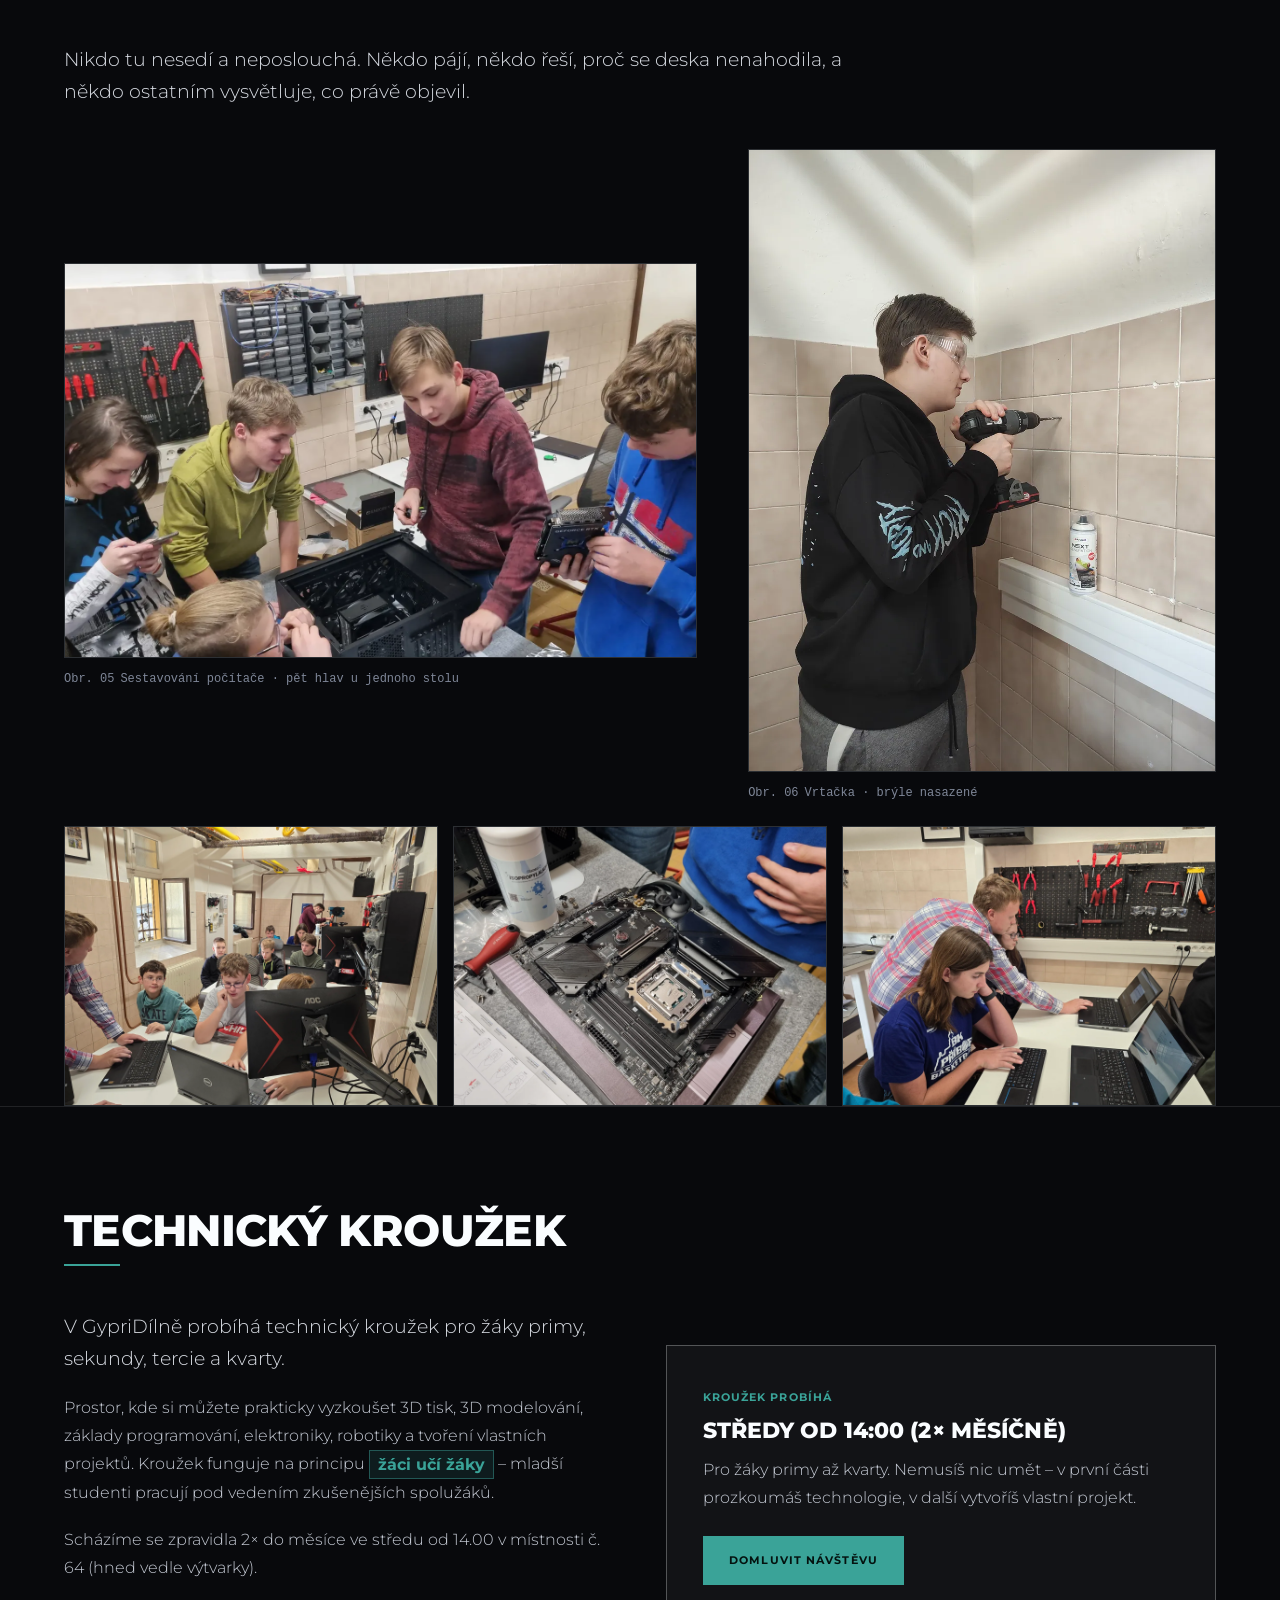
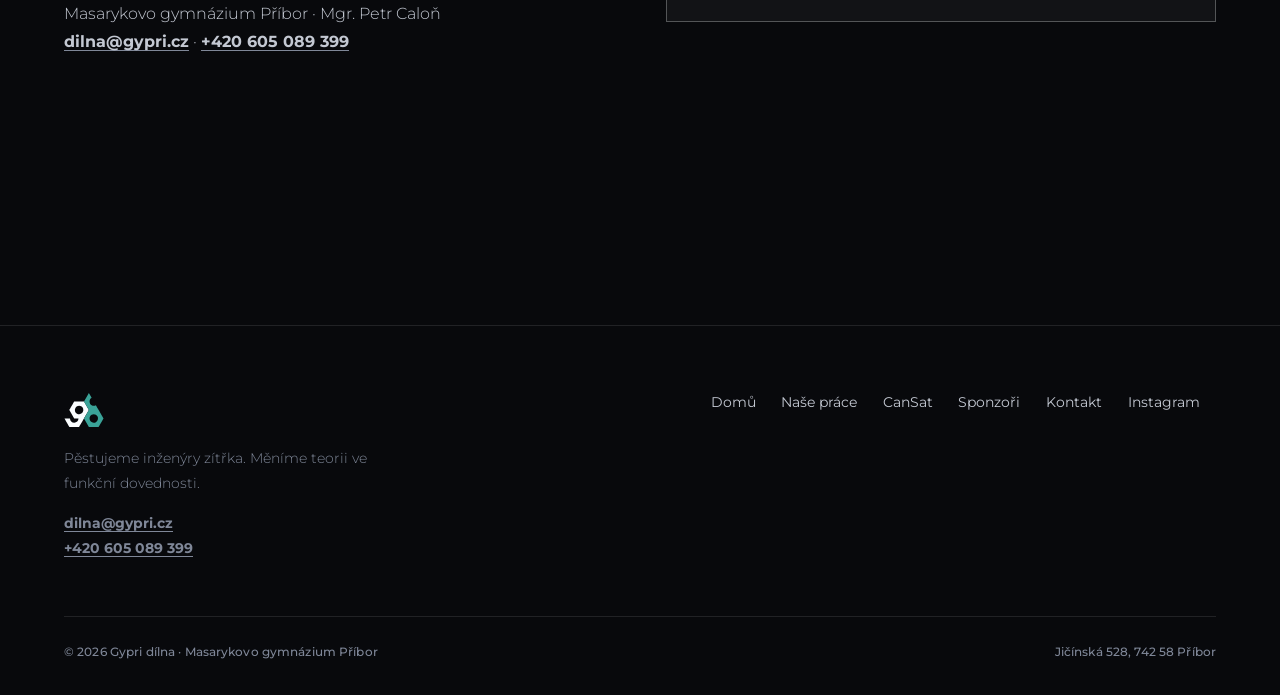
==== commit 595c7215: "Aktualizace sekce Technicky krouzek na index.html: odstraneni prihlasky, posun dol a info ze krouzek" ====
--- a/index.html
+++ b/index.html
@@ -63,45 +63,6 @@
     </div>
   </section>
 
-  <!-- 2. The invitation. -->
-  <section class="section">
-    <div class="wrap">
-      <div class="section-head">
-        <h2>Technický kroužek</h2>
-      </div>
-      <div class="split">
-        <div class="reveal">
-          <p class="lead">
-            Znovu otevíráme technický kroužek GypriDílny pro žáky primy, sekundy, tercie a kvarty.
-          </p>
-          <p>
-            Prostor, kde si můžete prakticky vyzkoušet 3D tisk, 3D modelování, základy programování, elektroniky, robotiky a tvoření vlastních projektů. Kroužek funguje na principu <span class="chip">žáci učí žáky</span> – mladší studenti pracují pod vedením zkušenějších spolužáků.
-          </p>
-          <p>
-            <strong>První setkání proběhne ve středu 7. října od 14.00 hodin.</strong><br>
-            Scházíme se zpravidla 2&times; do měsíce ve středu od 14.00 v místnosti č. 64 (hned vedle výtvarky).
-          </p>
-          <p>
-            Masarykovo gymnázium Příbor &middot; Mgr. Petr Caloň<br>
-            <a href="mailto:dilna@gypri.cz"><strong>dilna@gypri.cz</strong></a>
-            &middot; <a href="tel:+420605089399"><strong>+420 605 089 399</strong></a>
-          </p>
-        </div>
-        <div class="callout reveal">
-          <span class="label-accent">Přidej se do kroužku</span>
-          <h3 style="margin-bottom:0.9rem">První setkání: středa 7. října ve 14:00</h3>
-          <p>
-            Pro žáky primy až kvarty. Nemusíš nic umět – v první části prozkoumáš technologie, v další vytvoříš vlastní projekt.
-          </p>
-          <div class="btn-row" style="margin-top:1.5rem">
-            <a class="btn btn--primary" href="https://forms.gle/Q4Er5K5AVvBsESDHA" target="_blank" rel="noopener">Vyplnit přihlášku</a>
-            <a class="btn" href="/kontakt">Domluvit návštěvu</a>
-          </div>
-        </div>
-      </div>
-    </div>
-  </section>
-
   <!-- 3. One floor down. -->
   <div class="descent">
     <div class="wrap">
@@ -293,6 +254,41 @@
         </div>
       </div>
     </div>
+  <!-- 8. Technický kroužek. -->
+  <section class="section">
+    <div class="wrap">
+      <div class="section-head">
+        <h2>Technický kroužek</h2>
+      </div>
+      <div class="split">
+        <div class="reveal">
+          <p class="lead">
+            V GypriDílně probíhá technický kroužek pro žáky primy, sekundy, tercie a kvarty.
+          </p>
+          <p>
+            Prostor, kde si můžete prakticky vyzkoušet 3D tisk, 3D modelování, základy programování, elektroniky, robotiky a tvoření vlastních projektů. Kroužek funguje na principu <span class="chip">žáci učí žáky</span> – mladší studenti pracují pod vedením zkušenějších spolužáků.
+          </p>
+          <p>
+            Scházíme se zpravidla 2&times; do měsíce ve středu od 14.00 v místnosti č. 64 (hned vedle výtvarky).
+          </p>
+          <p>
+            Masarykovo gymnázium Příbor &middot; Mgr. Petr Caloň<br>
+            <a href="mailto:dilna@gypri.cz"><strong>dilna@gypri.cz</strong></a>
+            &middot; <a href="tel:+420605089399"><strong>+420 605 089 399</strong></a>
+          </p>
+        </div>
+        <div class="callout reveal">
+          <span class="label-accent">Kroužek probíhá</span>
+          <h3 style="margin-bottom:0.9rem">Středy od 14:00 (2&times; měsíčně)</h3>
+          <p>
+            Pro žáky primy až kvarty. Nemusíš nic umět – v první části prozkoumáš technologie, v další vytvoříš vlastní projekt.
+          </p>
+          <div class="btn-row" style="margin-top:1.5rem">
+            <a class="btn btn--primary" href="/kontakt">Domluvit návštěvu</a>
+          </div>
+        </div>
+      </div>
+    </div>
   </section>
 
 </main>
--- a/styles.css
+++ b/styles.css
@@ -777,33 +777,14 @@
 
   /* Mobile hero photo backdrop for .threshold */
   .threshold {
-    position: relative;
-    overflow: hidden;
+    background-image: linear-gradient(to bottom, rgba(8, 9, 12, 0.75), rgba(8, 9, 12, 0.94)), url('photo/dilna-hlavni.webp');
+    background-size: cover;
+    background-position: center;
+    background-repeat: no-repeat;
   }
 
-  .threshold-content {
-    position: relative;
-    z-index: 2;
-  }
-
   .threshold-figure {
-    position: absolute;
-    inset: 0;
-    z-index: 1;
-    margin: 0 !important;
-    opacity: 0.22;
-    pointer-events: none;
-  }
-
-  .threshold-figure .media {
-    width: 100%;
-    height: 100%;
-    aspect-ratio: auto;
-    border: none;
-  }
-
-  .threshold-figure .media-caption {
-    display: none;
+    display: none !important;
   }
 }
 
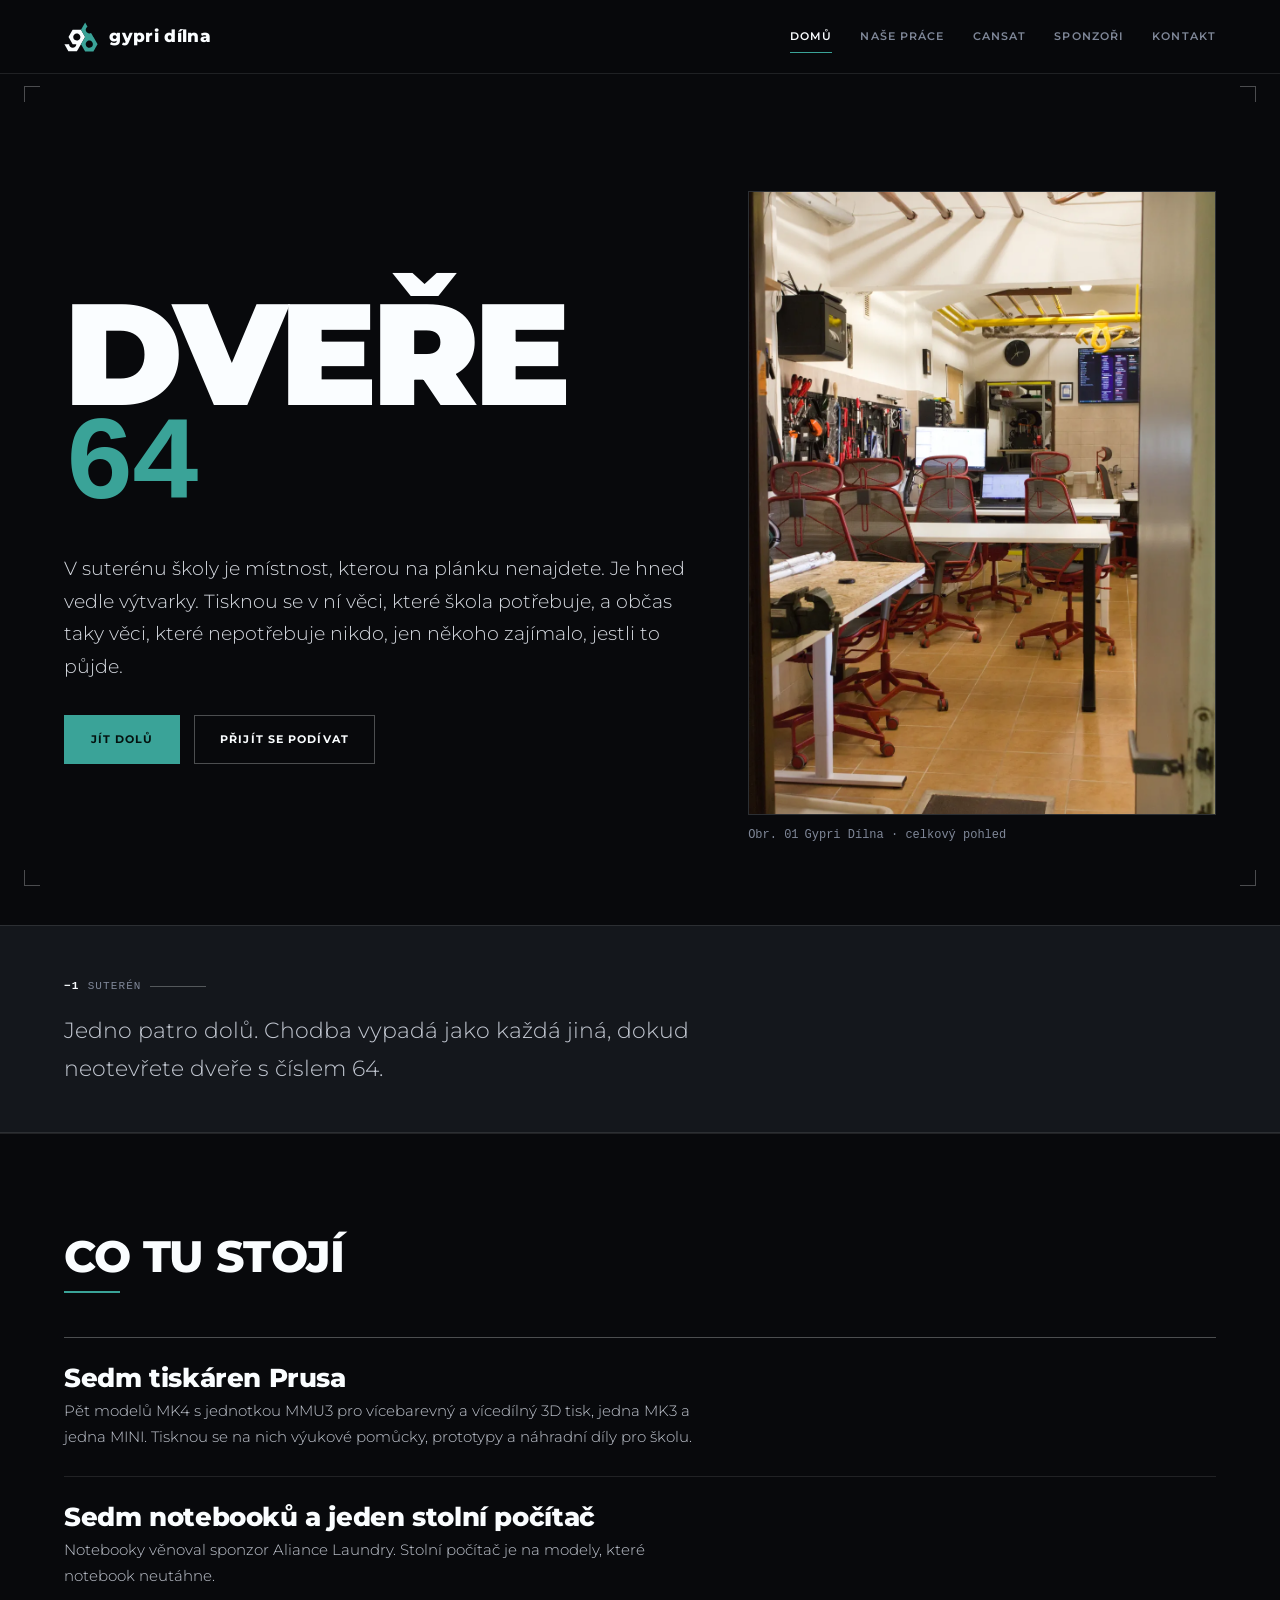
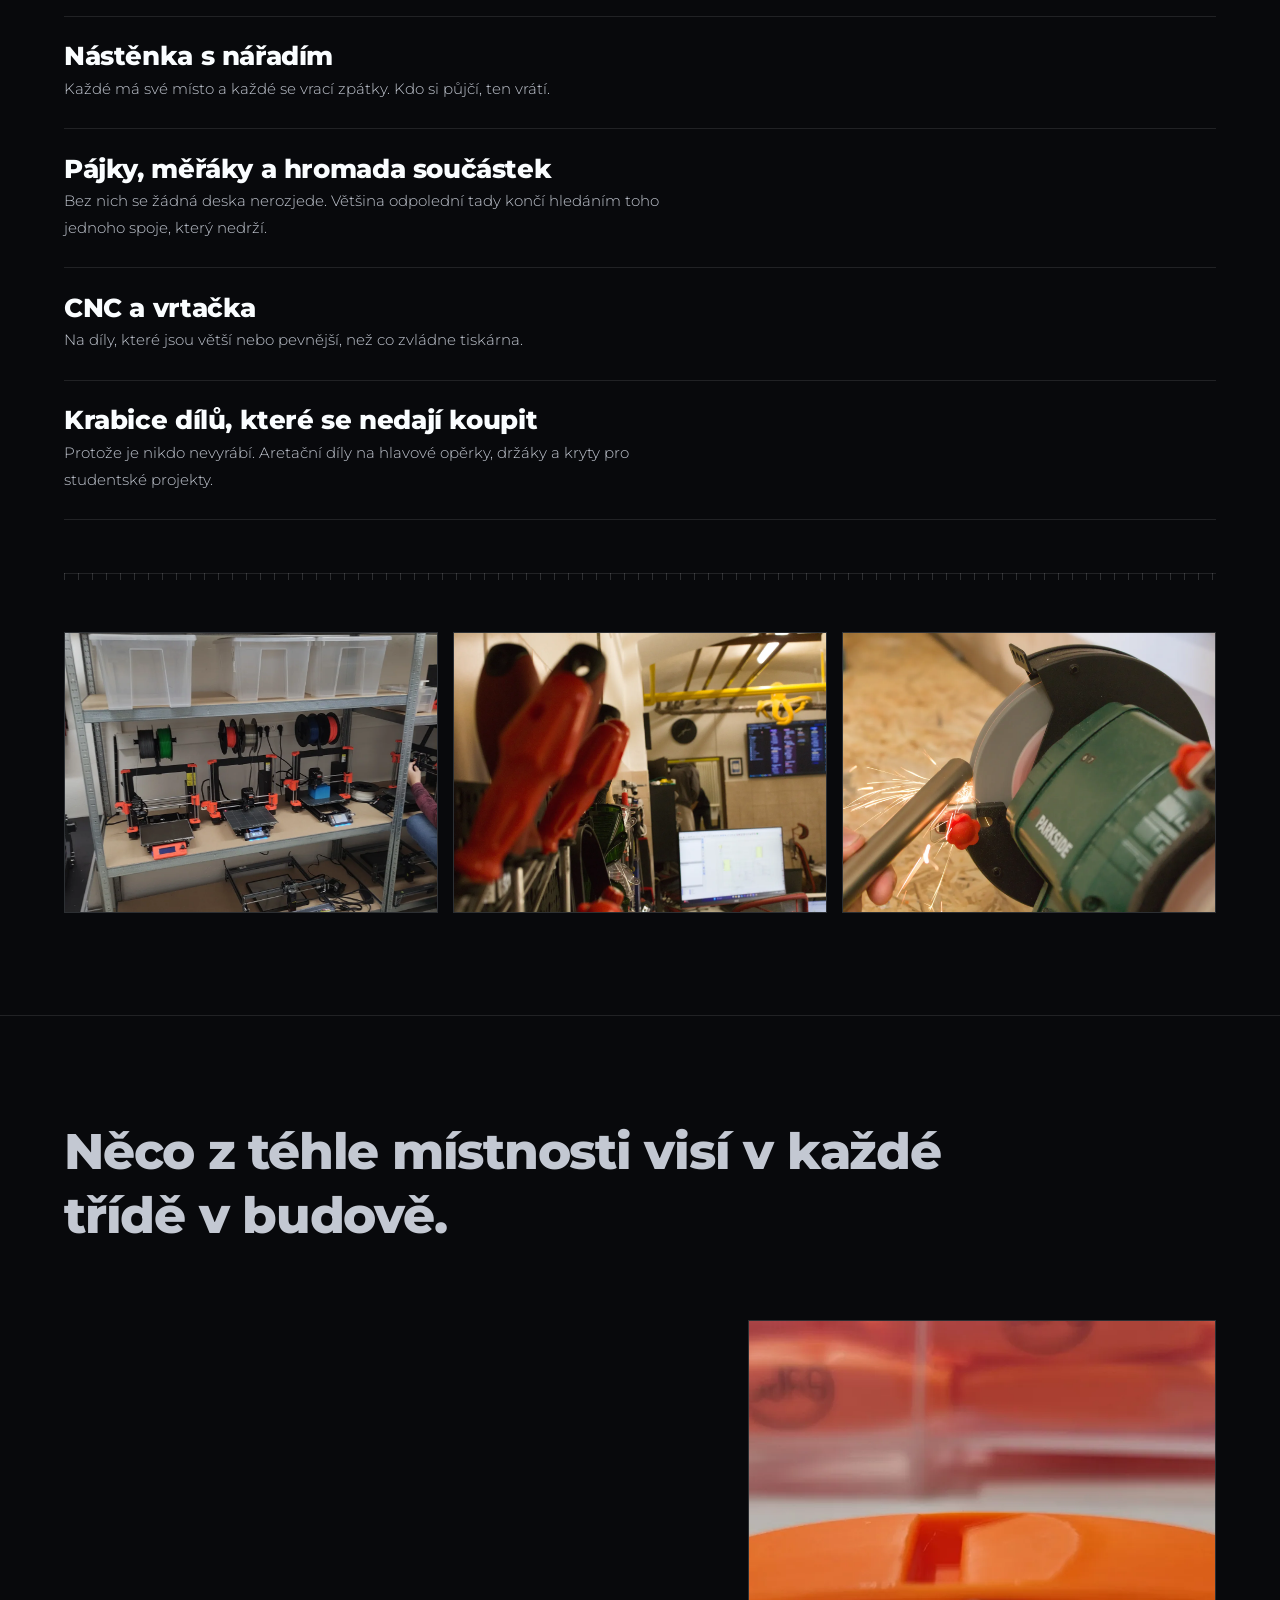
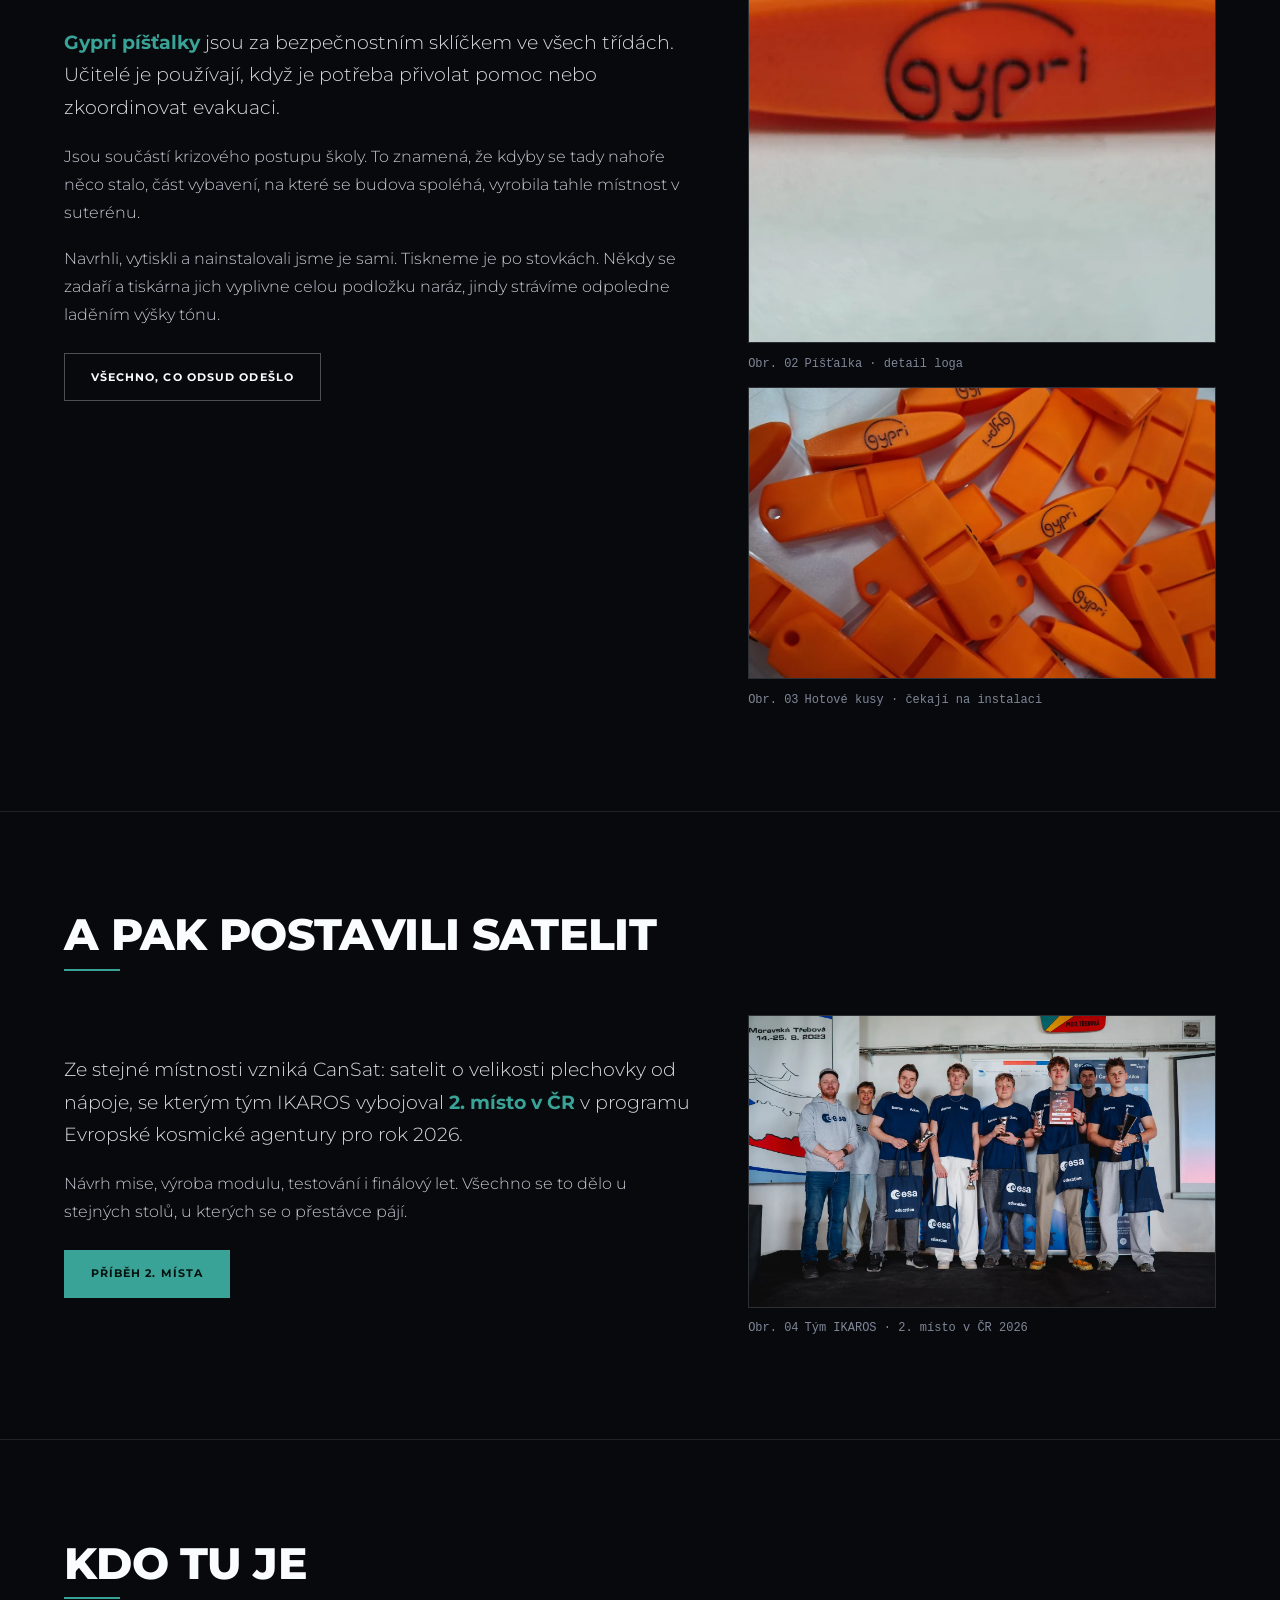
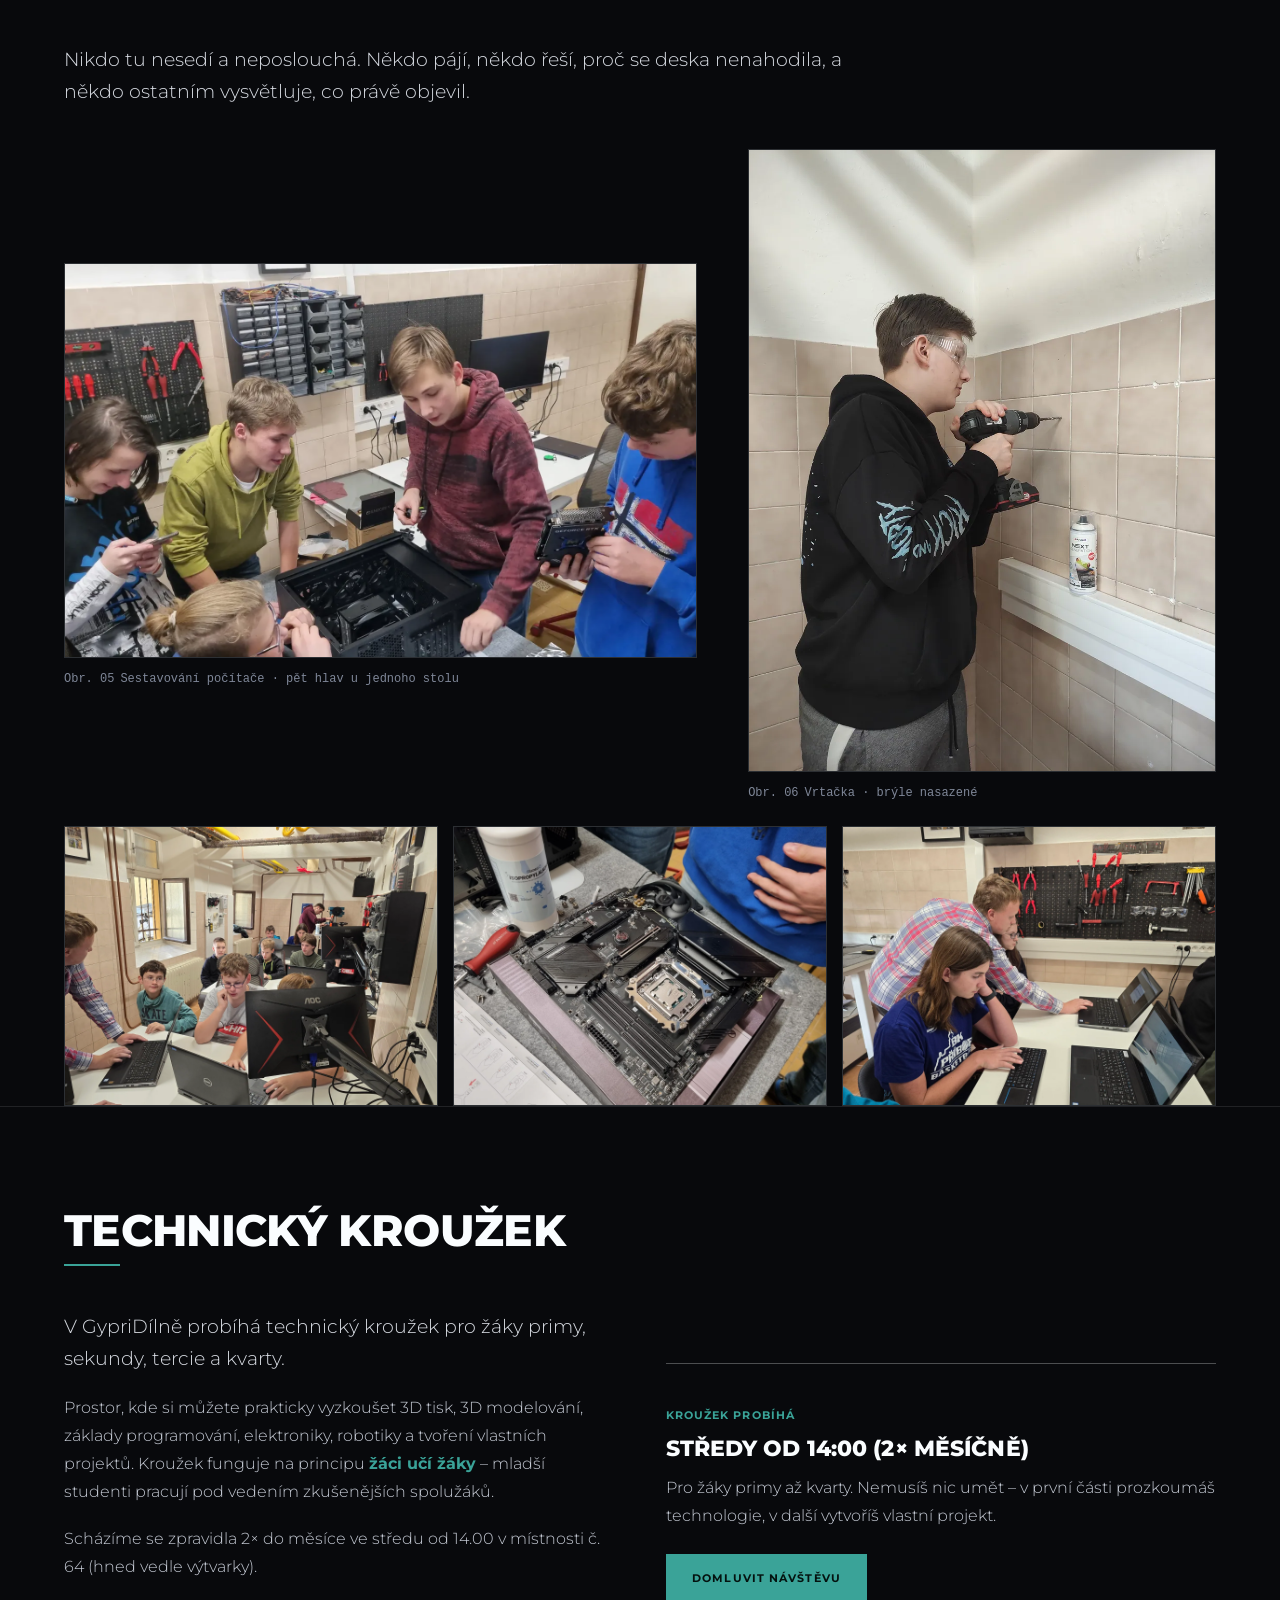
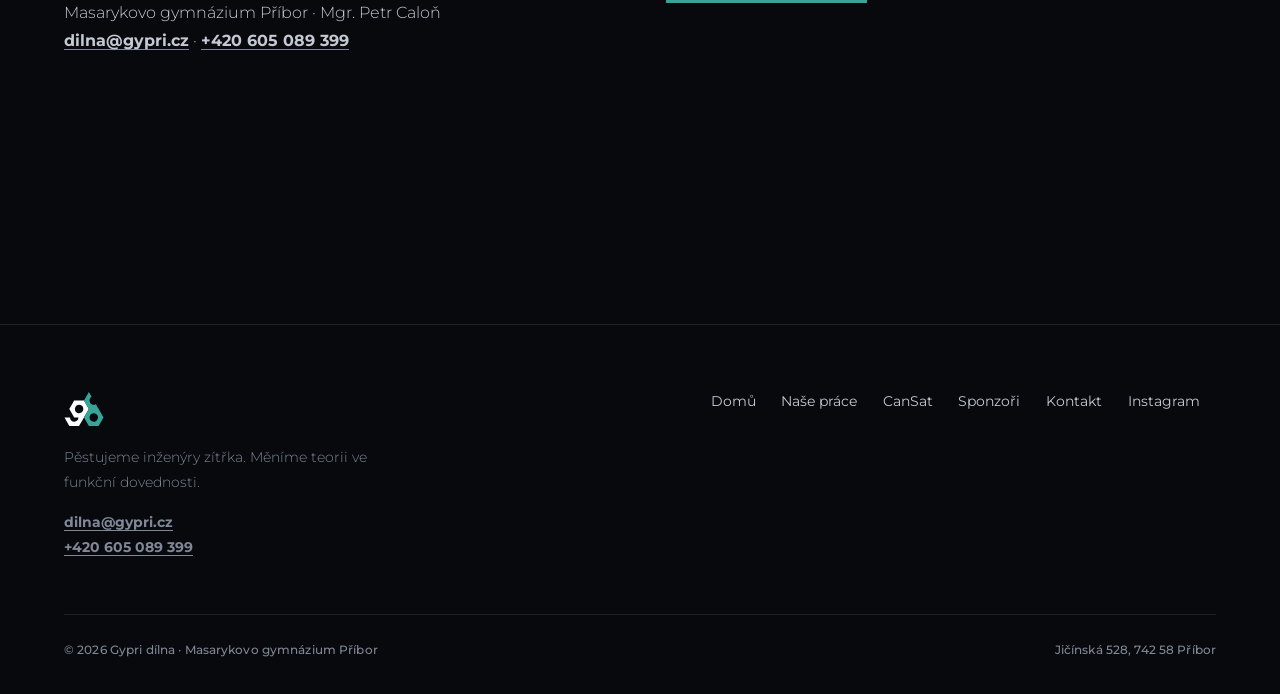
==== commit b9389f9a: "Unify sponsor tiles and simplify text emphasis" ====
--- a/index.html
+++ b/index.html
@@ -150,7 +150,7 @@
       <div class="split split--wide-left" style="margin-top:clamp(2.5rem,6vw,4.5rem)">
         <div class="reveal">
           <p class="lead">
-            <span class="chip">Gypri píšťalky</span> jsou za bezpečnostním sklíčkem
+            <strong class="emphasis">Gypri píšťalky</strong> jsou za bezpečnostním sklíčkem
             ve všech třídách. Učitelé je používají, když je potřeba přivolat pomoc
             nebo zkoordinovat evakuaci.
           </p>
@@ -196,7 +196,7 @@
         <div class="reveal">
           <p class="lead">
             Ze stejné místnosti vzniká CanSat: satelit o velikosti plechovky od nápoje,
-            se kterým tým IKAROS vybojoval <span class="chip">2. místo v ČR</span> v programu Evropské kosmické agentury pro rok 2026.
+            se kterým tým IKAROS vybojoval <strong class="emphasis">2. místo v ČR</strong> v programu Evropské kosmické agentury pro rok 2026.
           </p>
           <p>
             Návrh mise, výroba modulu, testování i finálový let. Všechno se to dělo
@@ -266,7 +266,7 @@
             V GypriDílně probíhá technický kroužek pro žáky primy, sekundy, tercie a kvarty.
           </p>
           <p>
-            Prostor, kde si můžete prakticky vyzkoušet 3D tisk, 3D modelování, základy programování, elektroniky, robotiky a tvoření vlastních projektů. Kroužek funguje na principu <span class="chip">žáci učí žáky</span> – mladší studenti pracují pod vedením zkušenějších spolužáků.
+            Prostor, kde si můžete prakticky vyzkoušet 3D tisk, 3D modelování, základy programování, elektroniky, robotiky a tvoření vlastních projektů. Kroužek funguje na principu <strong class="emphasis">žáci učí žáky</strong> – mladší studenti pracují pod vedením zkušenějších spolužáků.
           </p>
           <p>
             Scházíme se zpravidla 2&times; do měsíce ve středu od 14.00 v místnosti č. 64 (hned vedle výtvarky).
--- a/styles.css
+++ b/styles.css
@@ -7,7 +7,7 @@
      Graphite Core #2f353e · Circuit Mint #3aa398 · Cloud Paper #fafdff
    Circuit Mint is the only accent. It carries the primary action, the current
    page marker, focus, text selection, and the identity motif (the tick, the
-   rule under a section heading, the underline, the ruler mark).
+   rule under a section heading, bold emphasis, the ruler mark).
 
    The lane is instrumentation: the page is a datasheet for a workshop, so
    measured values are set in a monospace face and photographs are numbered
@@ -491,9 +491,15 @@
   transition: border-color 0.35s var(--ease);
 }
 
-.media:hover { border-color: var(--border-strong); }
-
-.media img,
+.media:hover { border-color: var(--mint); }
+
+.media img {
+  width: 100%;
+  height: 100%;
+  object-fit: cover;
+  cursor: zoom-in;
+}
+
 .media video {
   width: 100%;
   height: 100%;
@@ -531,13 +537,12 @@
   gap: 1rem;
 }
 
-/* Cloud Paper background is required: most sponsor logos are dark artwork. */
+/* Keep intrinsic logo dimensions out of grid sizing so every tile stays 3:2.
+   Cloud Paper is required: most sponsor logos are dark artwork. */
 .sponsor {
-  display: flex;
-  align-items: center;
-  justify-content: center;
+  position: relative;
+  display: block;
   aspect-ratio: 3 / 2;
-  padding: 1.5rem;
   background: var(--paper);
   border-radius: var(--radius);
   border: 1px solid var(--border);
@@ -548,10 +553,11 @@
 }
 
 .sponsor img {
-  max-width: 100%;
-  max-height: 100%;
-  width: auto;
-  height: auto;
+  position: absolute;
+  inset: 0;
+  width: 100%;
+  height: 100%;
+  padding: 1.5rem;
   object-fit: contain;
   transition: transform 0.35s var(--ease);
 }
@@ -841,17 +847,12 @@
 .js .section-head.is-visible::after { transform: scaleX(1); }
 
 /* --------------------------------------------------------- key phrase --
-   A mint underline on a key phrase, like a ruler line under a drawing's title.
-   Built from text-decoration, not a coloured bar behind the words, for two
-   reasons: a bar behind text lowers the contrast of the glyphs sitting on it,
-   and it cannot wrap. An underline draws below the baseline, so it never
-   touches text contrast, and it breaks across lines like normal text. */
-
-.mark {
-  text-decoration: underline;
-  text-decoration-color: var(--mint);
-  text-decoration-thickness: 0.14em;
-  text-underline-offset: 0.2em;
+   Weight and mint emphasize prose without a box or a link-like underline.
+   Keep it inline so longer phrases wrap naturally on narrow screens. */
+
+.emphasis {
+  color: var(--mint);
+  font-weight: 700;
 }
 
 /* -------------------------------------------------------- tick divider --
@@ -885,15 +886,12 @@
   background: var(--border);
 }
 
-/* --------------------------------------------------------- callout box --
-   A raised surface for a single call to action. Deliberately neutral: a surface
-   is not an accent moment, so it is a hairline and a faint wash, not a colour. */
+/* ------------------------------------------------------------- callout --
+   A single divider and whitespace separate an invitation from body copy. */
 
 .callout {
-  border: 1px solid var(--border-strong);
-  background: rgba(250, 253, 255, 0.04);
-  border-radius: var(--radius);
-  padding: clamp(1.4rem, 3vw, 2.25rem);
+  border-top: 1px solid var(--border-strong);
+  padding-top: clamp(1.4rem, 3vw, 2.25rem);
 }
 
 .label-accent {
@@ -934,21 +932,6 @@
    symmetric two-column template. */
 
 .offset-top { margin-top: -2.5rem; }
-
-/* --------------------------------------------------------- mint tag --
-   A quiet label inside prose. Outlined rather than filled, so it reads as a tag
-   and cannot be mistaken for a button. Mint on the page background is 6.52:1. */
-
-.chip {
-  display: inline-block;
-  padding: 0.15em 0.5em;
-  border: 1px solid rgba(58, 163, 152, 0.45);
-  background: rgba(58, 163, 152, 0.12);
-  color: var(--mint);
-  font-weight: 700;
-  border-radius: var(--radius);
-  line-height: 1.4;
-}
 
 /* ------------------------------------------------------------- reveals --
    Opt-in: content is only hidden once JS has confirmed it is running, so a JS
@@ -1168,3 +1151,148 @@
 
   .js .section-head::after { transform: scaleX(1); transition: none; }
 }
+
+/* ----------------------------------------------------------- lightbox -- */
+
+.lightbox {
+  position: fixed;
+  inset: 0;
+  z-index: 100;
+  display: flex;
+  align-items: center;
+  justify-content: center;
+  padding: 1.5rem;
+  opacity: 0;
+  visibility: hidden;
+  pointer-events: none;
+  transition: opacity 0.25s var(--ease), visibility 0.25s var(--ease);
+}
+
+.lightbox.is-open {
+  opacity: 1;
+  visibility: visible;
+  pointer-events: auto;
+}
+
+.lightbox-backdrop {
+  position: absolute;
+  inset: 0;
+  background: rgba(8, 9, 12, 0.93);
+  backdrop-filter: blur(8px);
+  -webkit-backdrop-filter: blur(8px);
+}
+
+.lightbox-dialog {
+  position: relative;
+  z-index: 101;
+  display: flex;
+  flex-direction: column;
+  align-items: center;
+  max-width: 90vw;
+  max-height: 90vh;
+  margin: auto;
+}
+
+.lightbox-figure {
+  margin: 0;
+  display: flex;
+  flex-direction: column;
+  align-items: center;
+  max-width: 100%;
+}
+
+.lightbox-img {
+  max-width: 100%;
+  max-height: clamp(300px, 72vh, 800px);
+  width: auto;
+  height: auto;
+  object-fit: contain;
+  border: 1px solid var(--border-strong);
+  background: var(--surface);
+  box-shadow: 0 16px 48px rgba(0, 0, 0, 0.6);
+}
+
+.lightbox-caption {
+  margin-top: 0.85rem;
+  font-family: var(--mono);
+  font-size: 0.8125rem;
+  color: var(--text);
+  text-align: center;
+  max-width: 65ch;
+  line-height: 1.5;
+}
+
+.lightbox-caption .fig-num {
+  color: var(--mint);
+  margin-right: 0.4em;
+}
+
+.lightbox-close {
+  position: absolute;
+  top: -2.75rem;
+  right: 0;
+  background: var(--surface);
+  border: 1px solid var(--border-strong);
+  color: var(--text);
+  font-family: var(--mono);
+  font-size: 0.78125rem;
+  letter-spacing: 0.04em;
+  text-transform: uppercase;
+  padding: 0.35rem 0.75rem;
+  cursor: pointer;
+  display: flex;
+  align-items: center;
+  gap: 0.5rem;
+  transition: border-color 0.2s var(--ease), color 0.2s var(--ease);
+}
+
+.lightbox-close:hover,
+.lightbox-close:focus-visible {
+  border-color: var(--mint);
+  color: var(--mint);
+}
+
+.lightbox-nav {
+  position: absolute;
+  top: 50%;
+  transform: translateY(-50%);
+  background: var(--surface);
+  border: 1px solid var(--border-strong);
+  color: var(--text);
+  font-family: var(--mono);
+  font-size: 1.5rem;
+  line-height: 1;
+  width: 44px;
+  height: 44px;
+  display: flex;
+  align-items: center;
+  justify-content: center;
+  cursor: pointer;
+  transition: border-color 0.2s var(--ease), color 0.2s var(--ease);
+  z-index: 102;
+}
+
+.lightbox-prev { left: -3.5rem; }
+.lightbox-next { right: -3.5rem; }
+
+.lightbox-nav:hover,
+.lightbox-nav:focus-visible {
+  border-color: var(--mint);
+  color: var(--mint);
+}
+
+.lightbox-counter {
+  margin-top: 0.5rem;
+  font-family: var(--mono);
+  font-size: 0.75rem;
+  color: var(--muted);
+  font-variant-numeric: tabular-nums;
+}
+
+@media (max-width: 768px) {
+  .lightbox-prev { left: 0; top: auto; bottom: -3.2rem; transform: none; }
+  .lightbox-next { right: 0; top: auto; bottom: -3.2rem; transform: none; }
+  .lightbox-close { top: -2.5rem; right: 0; }
+  .lightbox-dialog { max-width: 95vw; }
+}
+
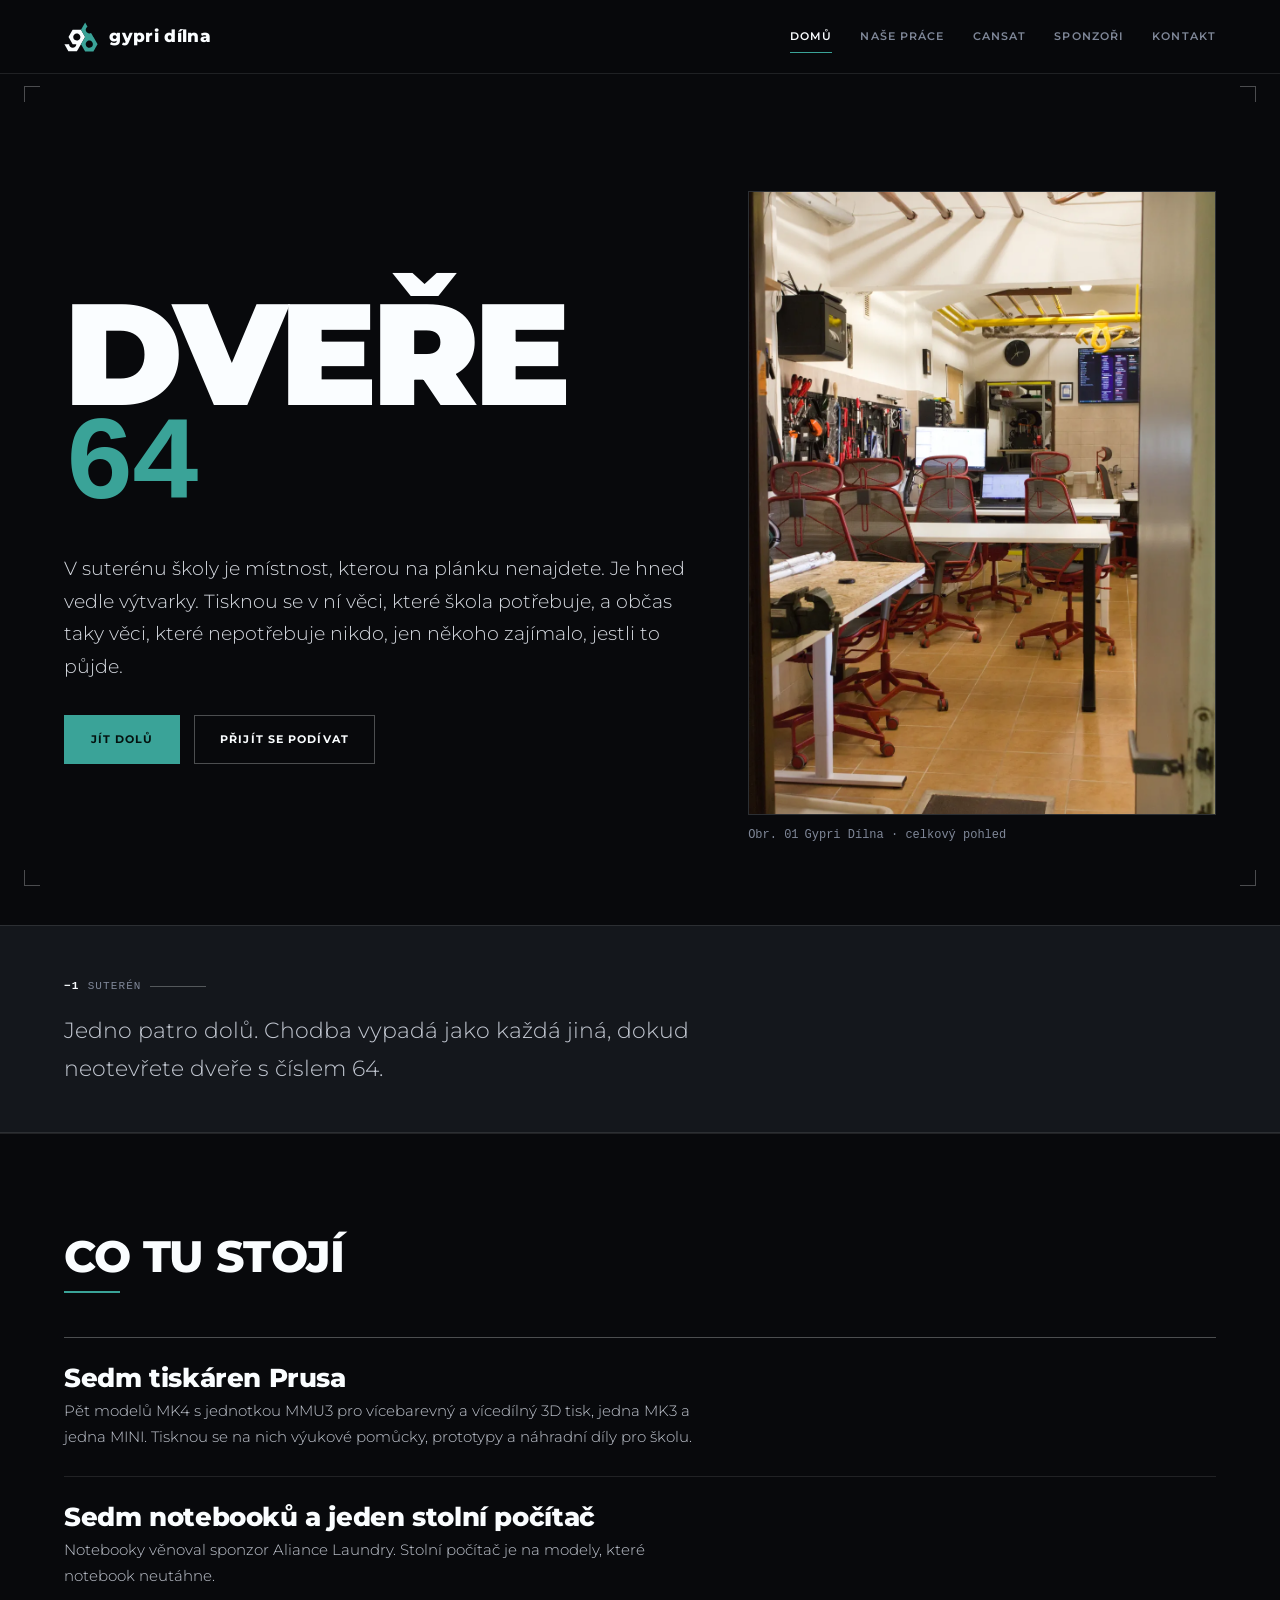
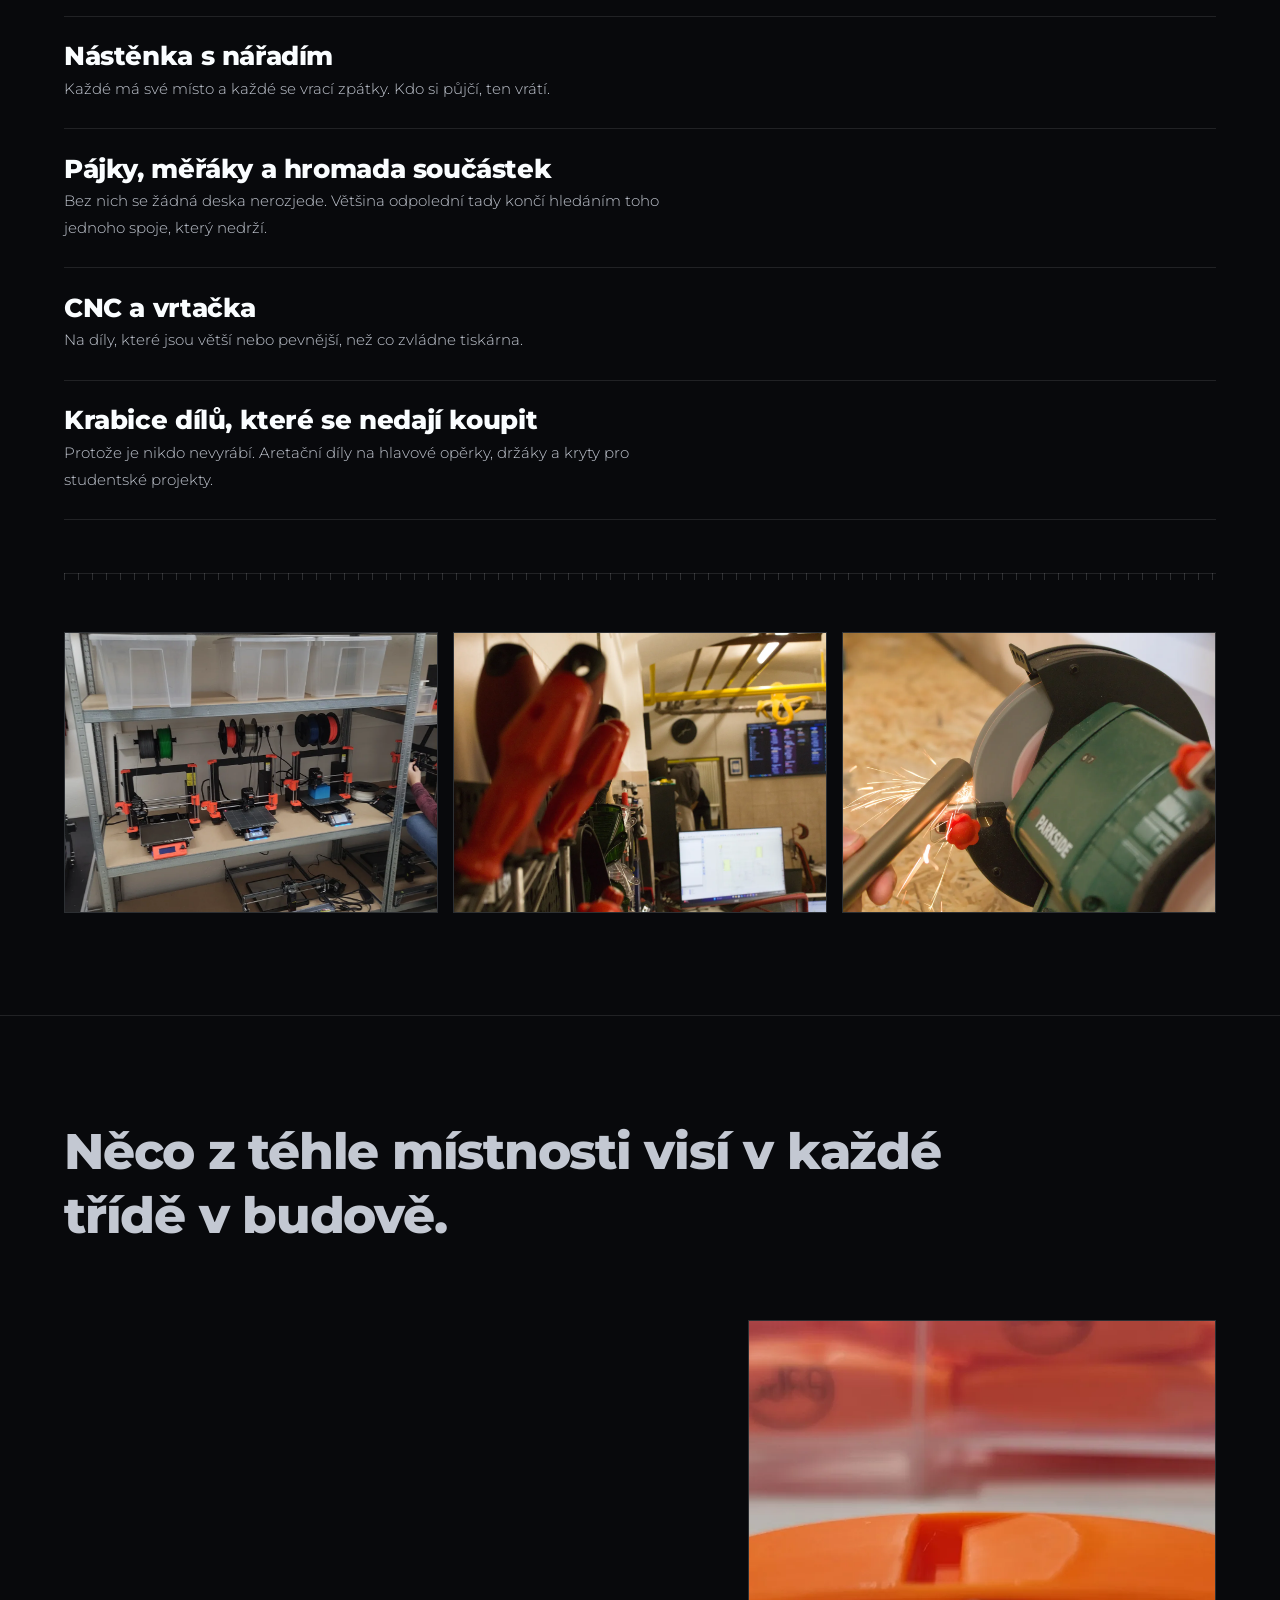
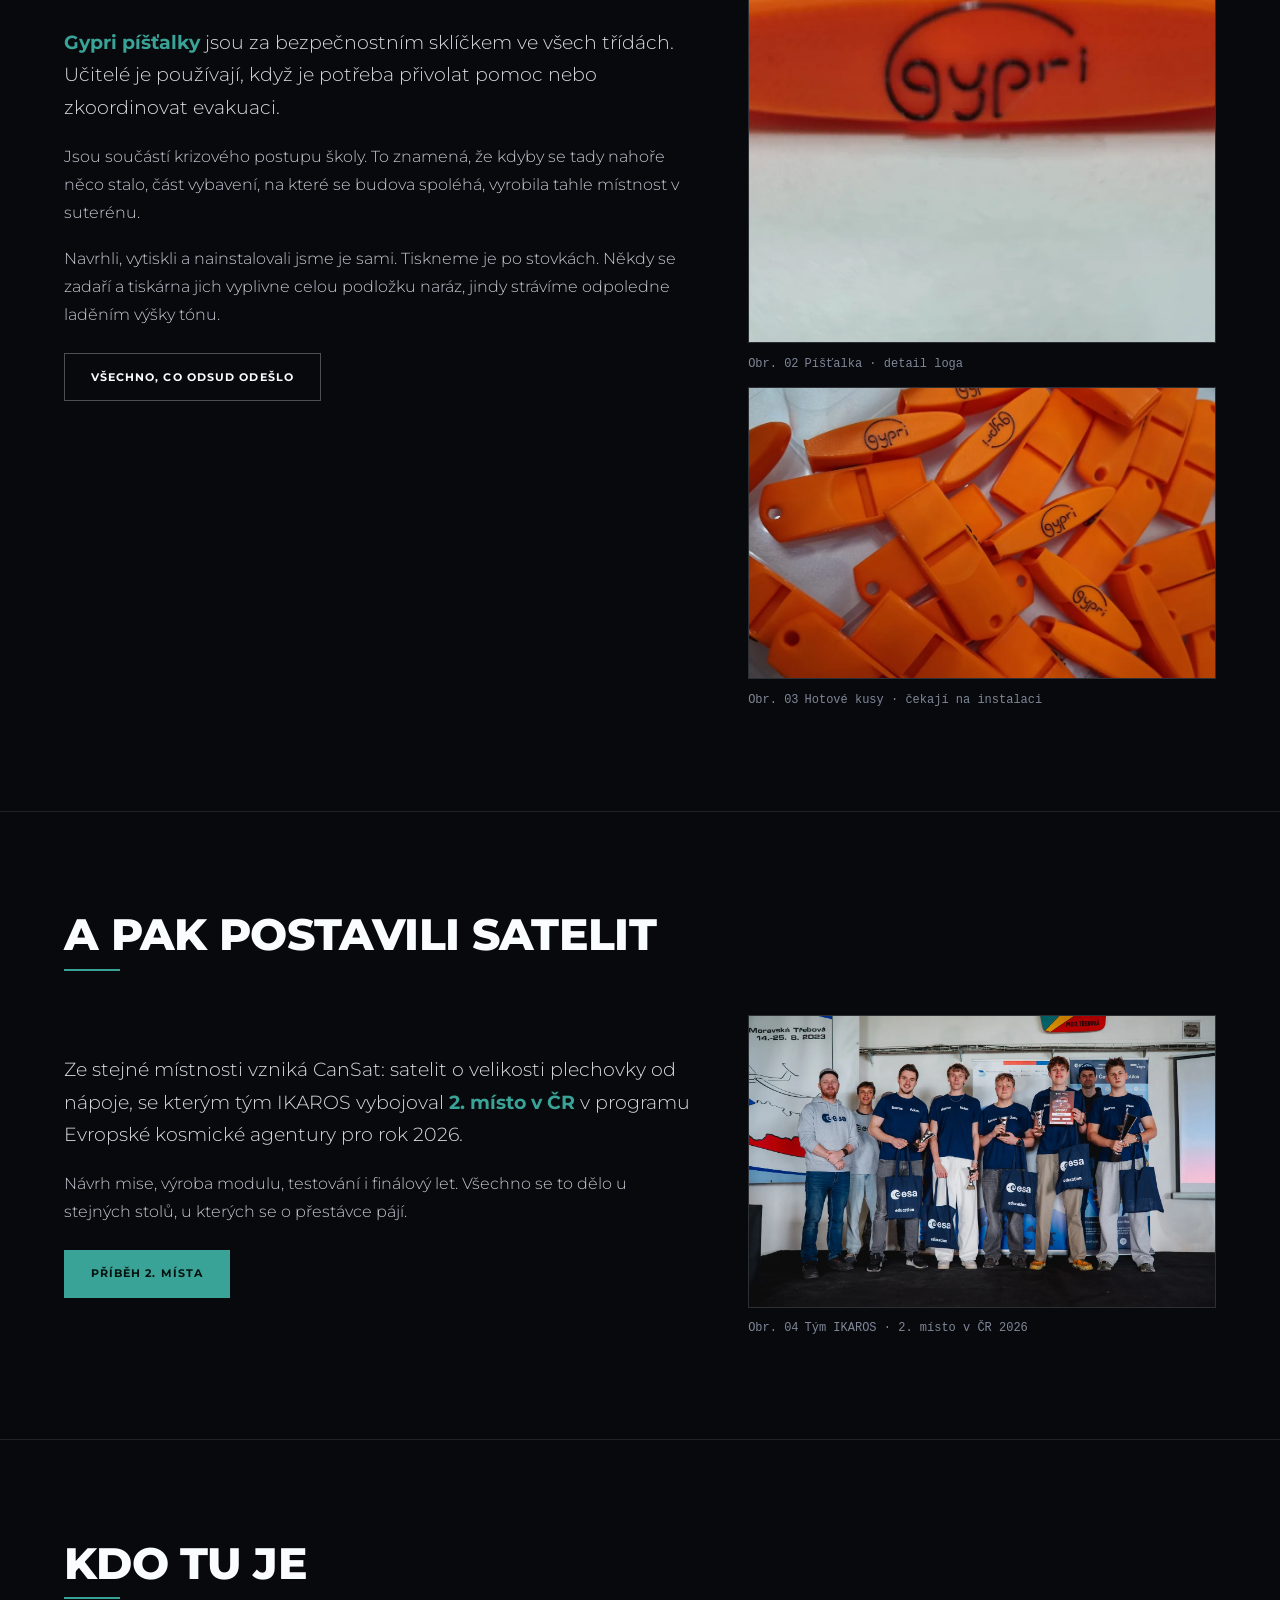
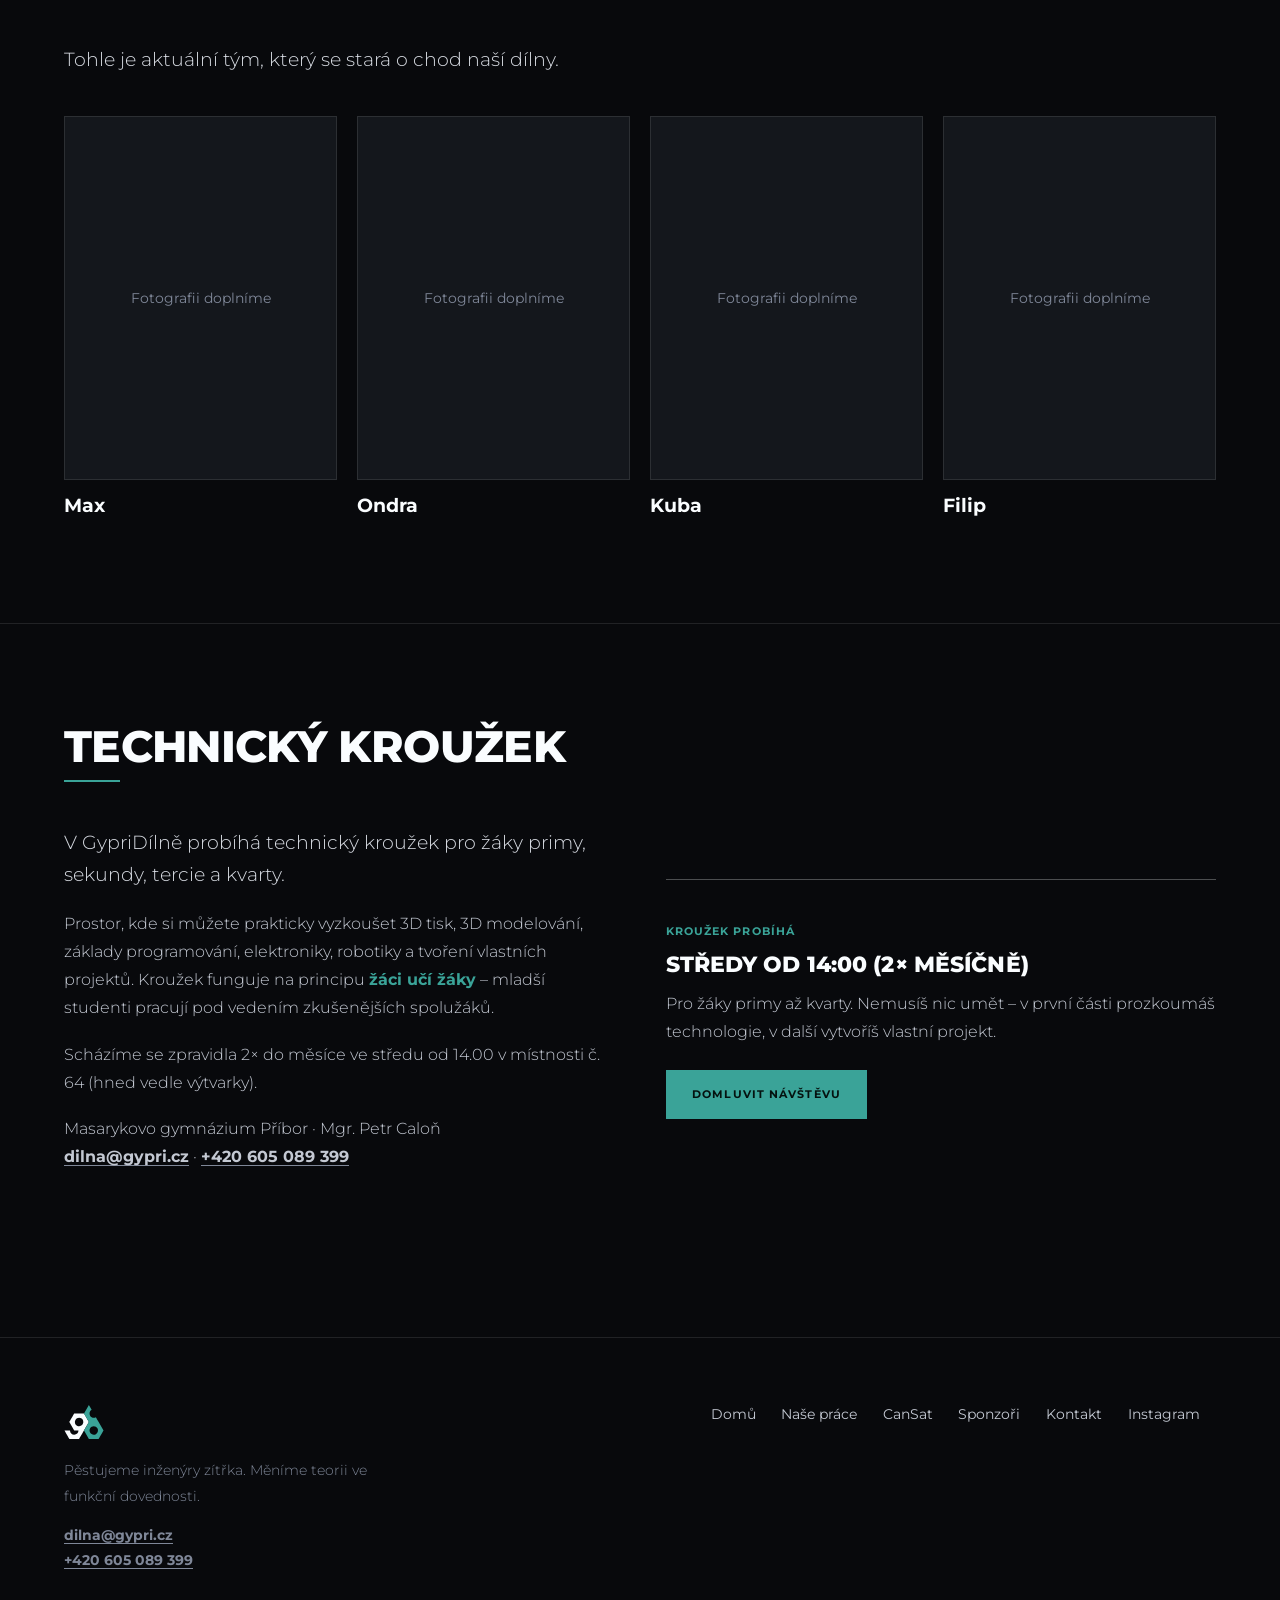
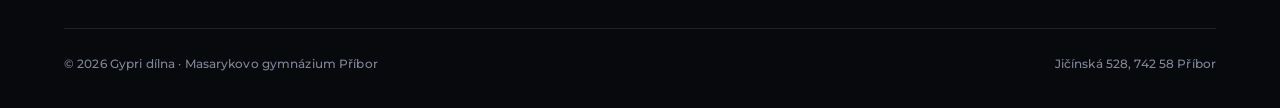
==== commit 4c165f81: "Show the current workshop team with portrait placeholders" ====
--- a/index.html
+++ b/index.html
@@ -223,37 +223,31 @@
         <h2>Kdo tu je</h2>
       </div>
       <p class="lead reveal" style="margin-bottom:2.5rem;max-width:62ch">
-        Nikdo tu nesedí a neposlouchá. Někdo pájí, někdo řeší, proč se deska
-        nenahodila, a někdo ostatním vysvětluje, co právě objevil.
+        Tohle je aktuální tým, který se stará o chod naší dílny.
       </p>
 
-      <div class="split split--wide-left">
-        <figure class="reveal" style="margin:0">
-          <div class="media">
-            <img src="photo/prace-sestavovani.webp" alt="Studenti sestavují počítač" loading="lazy" decoding="async">
-          </div>
-          <figcaption class="media-caption"><span class="fig-num">Obr. 05</span> Sestavování počítače &middot; pět hlav u jednoho stolu</figcaption>
-        </figure>
-        <figure class="reveal offset-top" style="margin:0">
-          <div class="media media--tall">
-            <img src="photo/prace-vrtacka.webp" alt="Student s vrtačkou a ochrannými brýlemi" loading="lazy" decoding="async">
-          </div>
-          <figcaption class="media-caption"><span class="fig-num">Obr. 06</span> Vrtačka &middot; brýle nasazené</figcaption>
-        </figure>
-      </div>
-
-      <div class="photo-strip" style="margin-top:1.5rem">
-        <div class="media reveal">
-          <img src="photo/prace-vyuka.webp" alt="Výuka v dílně" loading="lazy" decoding="async">
-        </div>
-        <div class="media reveal">
-          <img src="photo/prace-pajeni.webp" alt="Sestavování základní desky počítače" loading="lazy" decoding="async">
-        </div>
-        <div class="media reveal">
-          <img src="photo/prace-notebooky.webp" alt="Studenti u notebooků" loading="lazy" decoding="async">
-        </div>
-      </div>
-    </div>
+      <!-- Temporary portrait placeholders. Replace with each person's real photo. -->
+      <div class="grid team-grid">
+        <figure class="reveal">
+          <div class="media media--tall team-placeholder">Fotografii doplníme</div>
+          <figcaption class="media-caption">Max</figcaption>
+        </figure>
+        <figure class="reveal">
+          <div class="media media--tall team-placeholder">Fotografii doplníme</div>
+          <figcaption class="media-caption">Ondra</figcaption>
+        </figure>
+        <figure class="reveal">
+          <div class="media media--tall team-placeholder">Fotografii doplníme</div>
+          <figcaption class="media-caption">Kuba</figcaption>
+        </figure>
+        <figure class="reveal">
+          <div class="media media--tall team-placeholder">Fotografii doplníme</div>
+          <figcaption class="media-caption">Filip</figcaption>
+        </figure>
+      </div>
+    </div>
+  </section>
+
   <!-- 8. Technický kroužek. -->
   <section class="section">
     <div class="wrap">
--- a/styles.css
+++ b/styles.css
@@ -529,6 +529,28 @@
 
 figure:hover .fig-num { color: var(--mint); }
 
+/* ------------------------------------------------------- workshop team -- */
+
+.team-grid { grid-template-columns: repeat(4, minmax(0, 1fr)); }
+
+.team-grid figure { margin: 0; }
+
+.team-placeholder {
+  display: grid;
+  place-items: center;
+  padding: 1rem;
+  color: var(--muted);
+  font-size: 0.875rem;
+  text-align: center;
+}
+
+.team-grid .media-caption {
+  color: var(--text);
+  font-family: inherit;
+  font-size: 1.2rem;
+  font-weight: 700;
+}
+
 /* ----------------------------------------------------------- sponsors -- */
 
 .sponsor-grid {
@@ -1104,6 +1126,7 @@
    under prefers-reduced-motion. */
 
 @media (max-width: 860px) {
+  .team-grid { grid-template-columns: repeat(2, minmax(0, 1fr)); }
   .offset-top { margin-top: 0; }
   .photo-strip { grid-template-columns: 1fr 1fr; }
 }
@@ -1129,6 +1152,7 @@
 }
 
 @media (max-width: 520px) {
+  .team-grid,
   .photo-strip { grid-template-columns: 1fr; }
 }
 
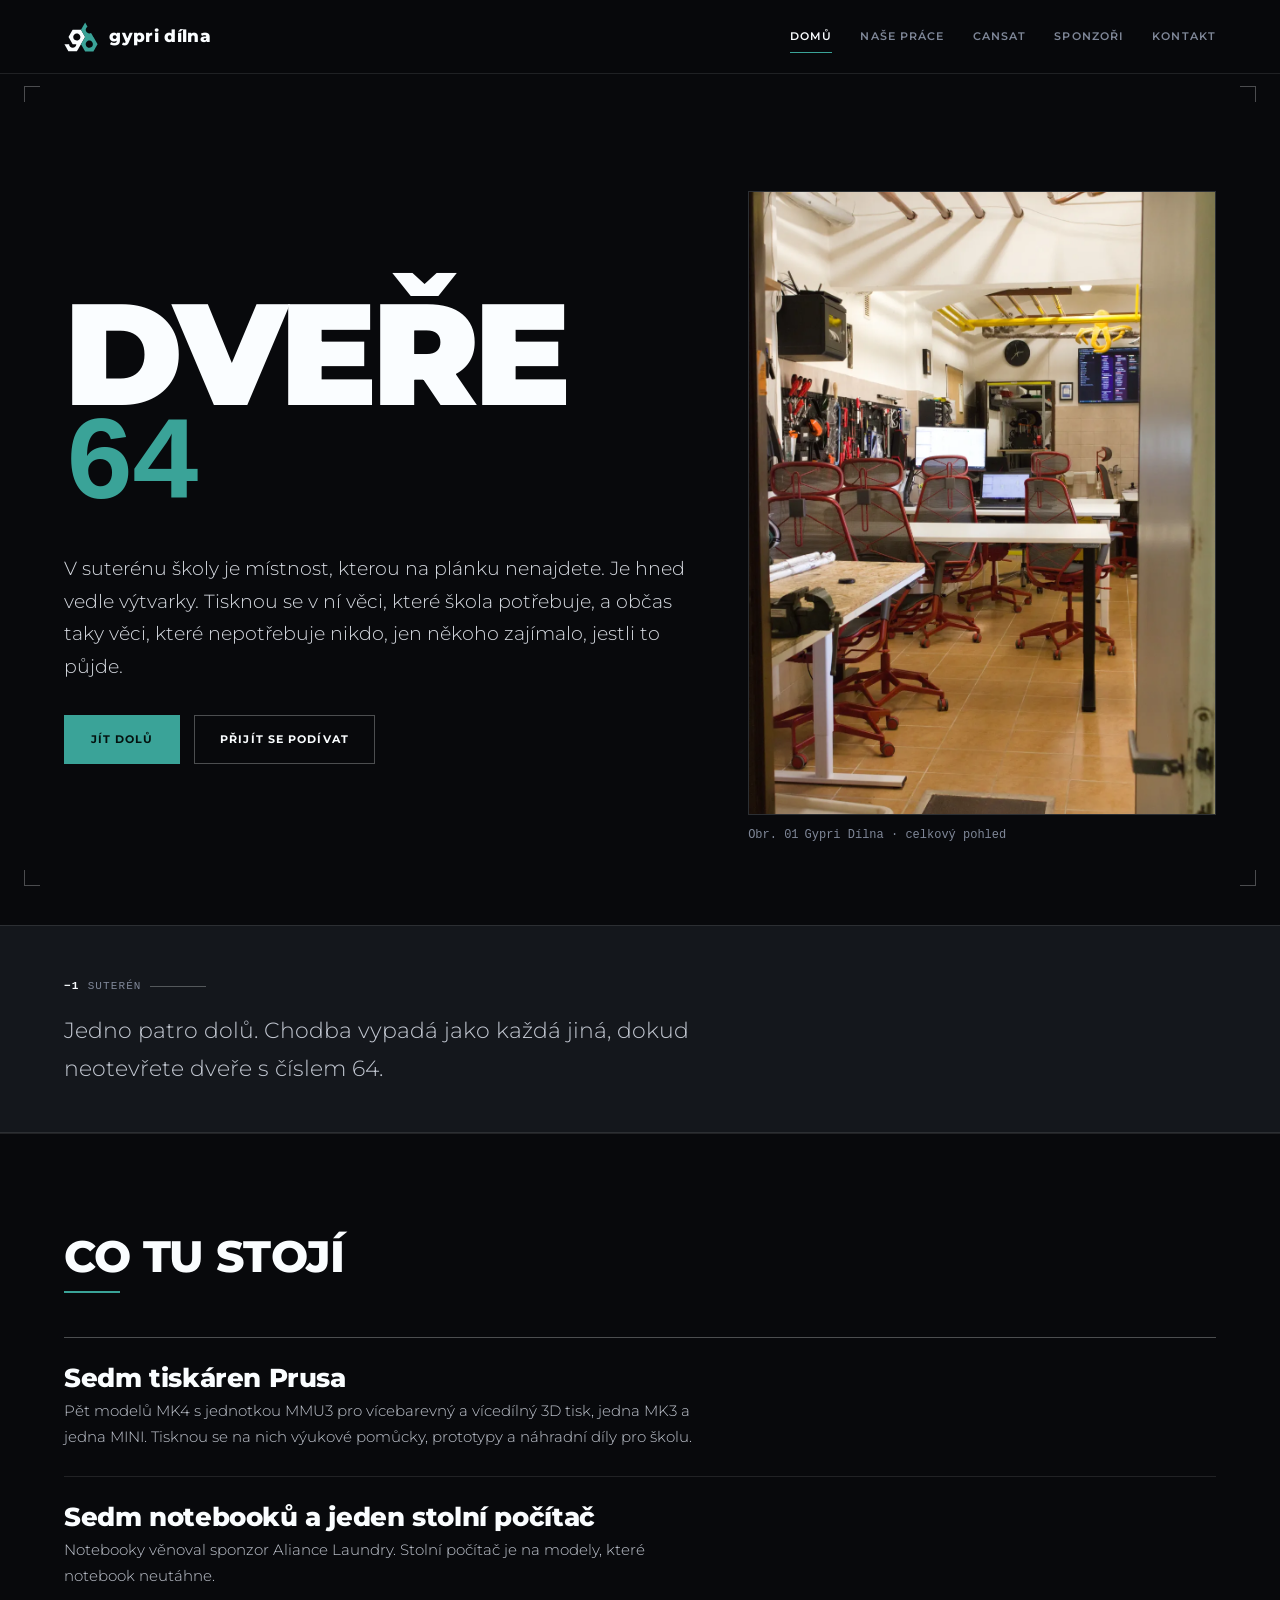
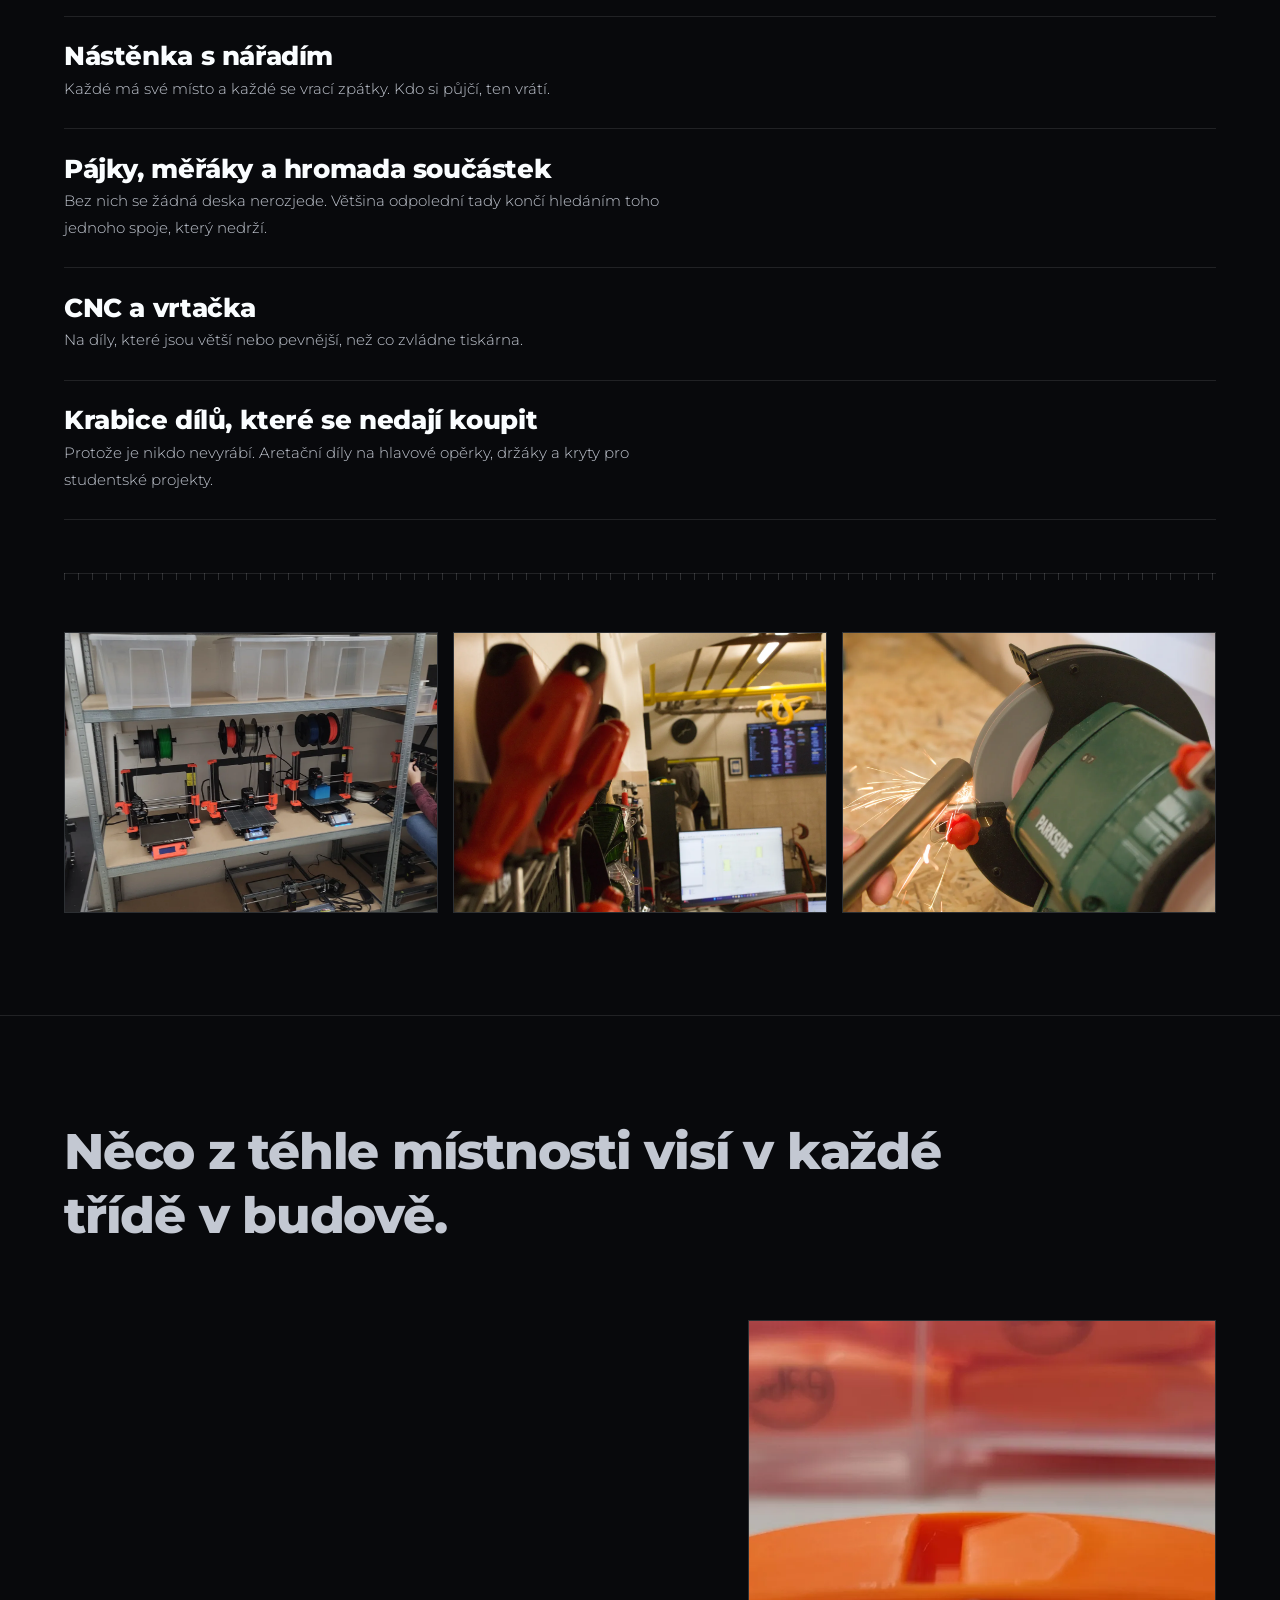
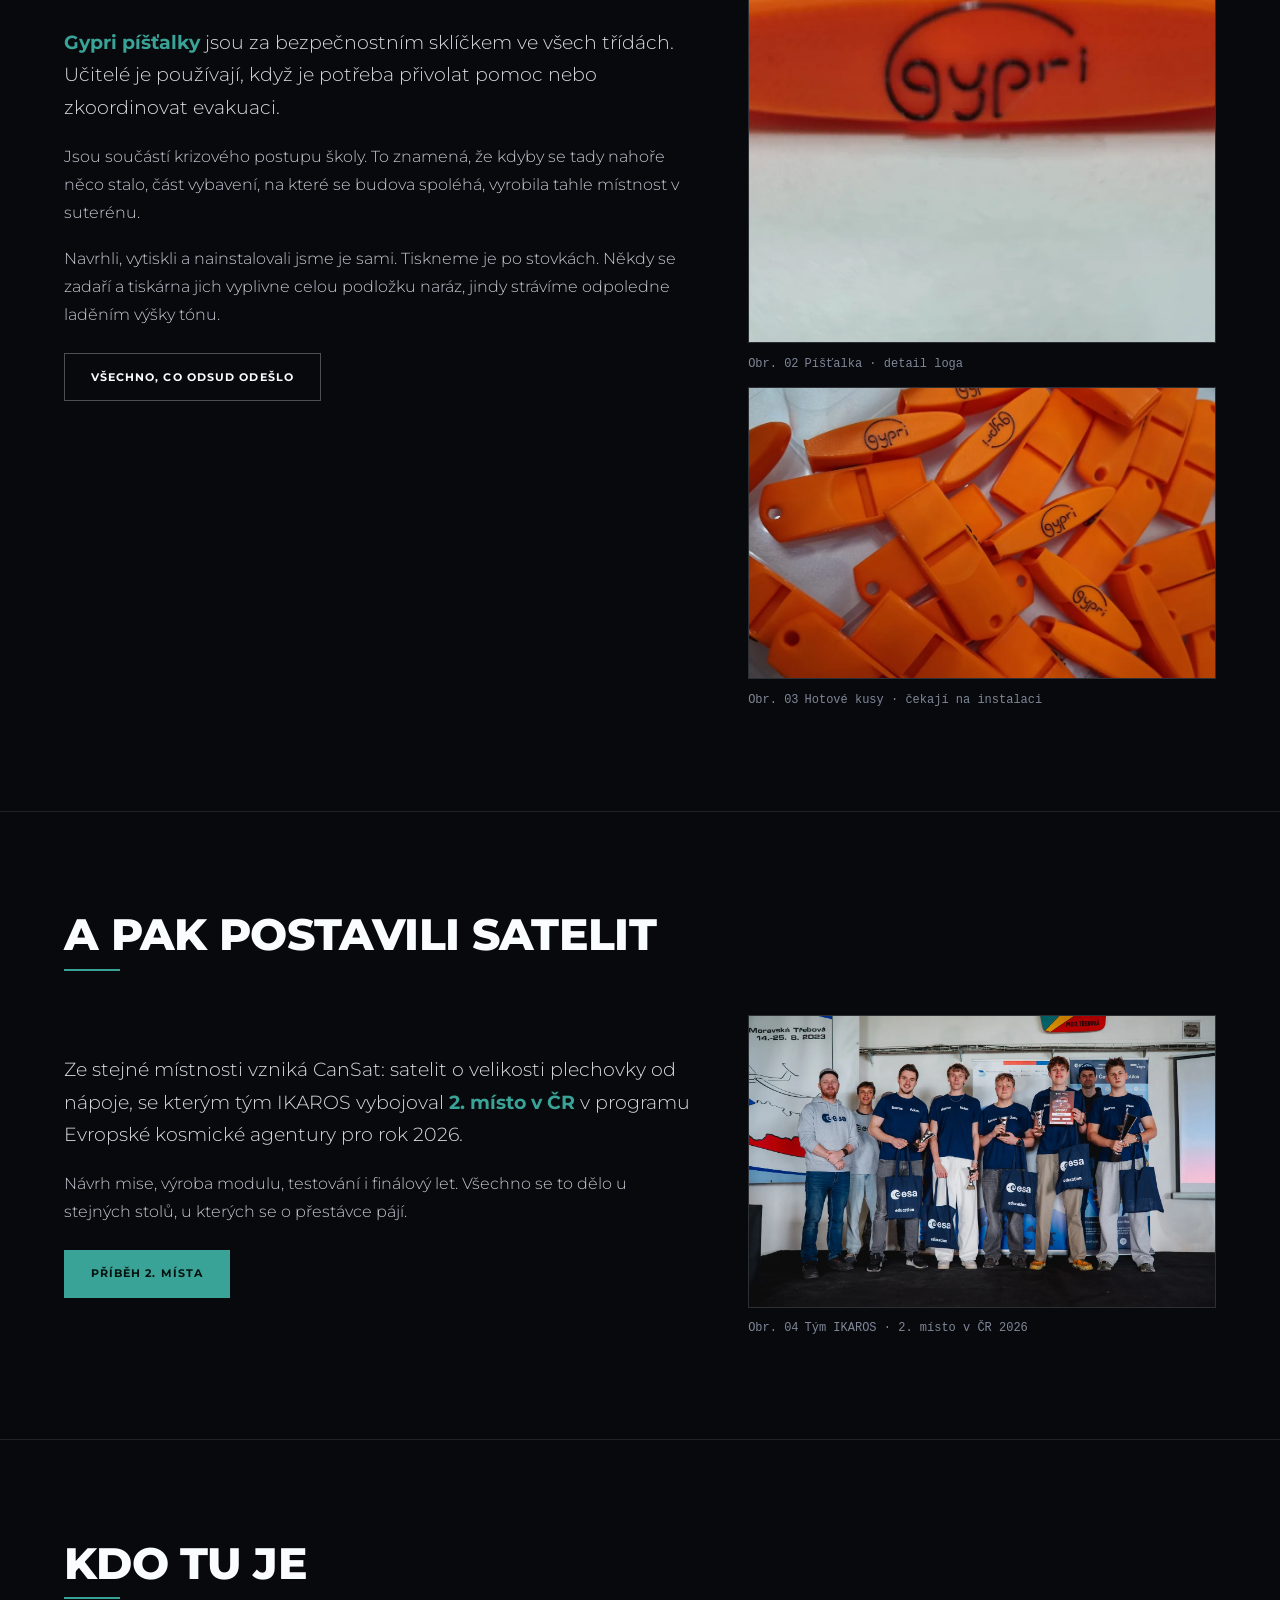
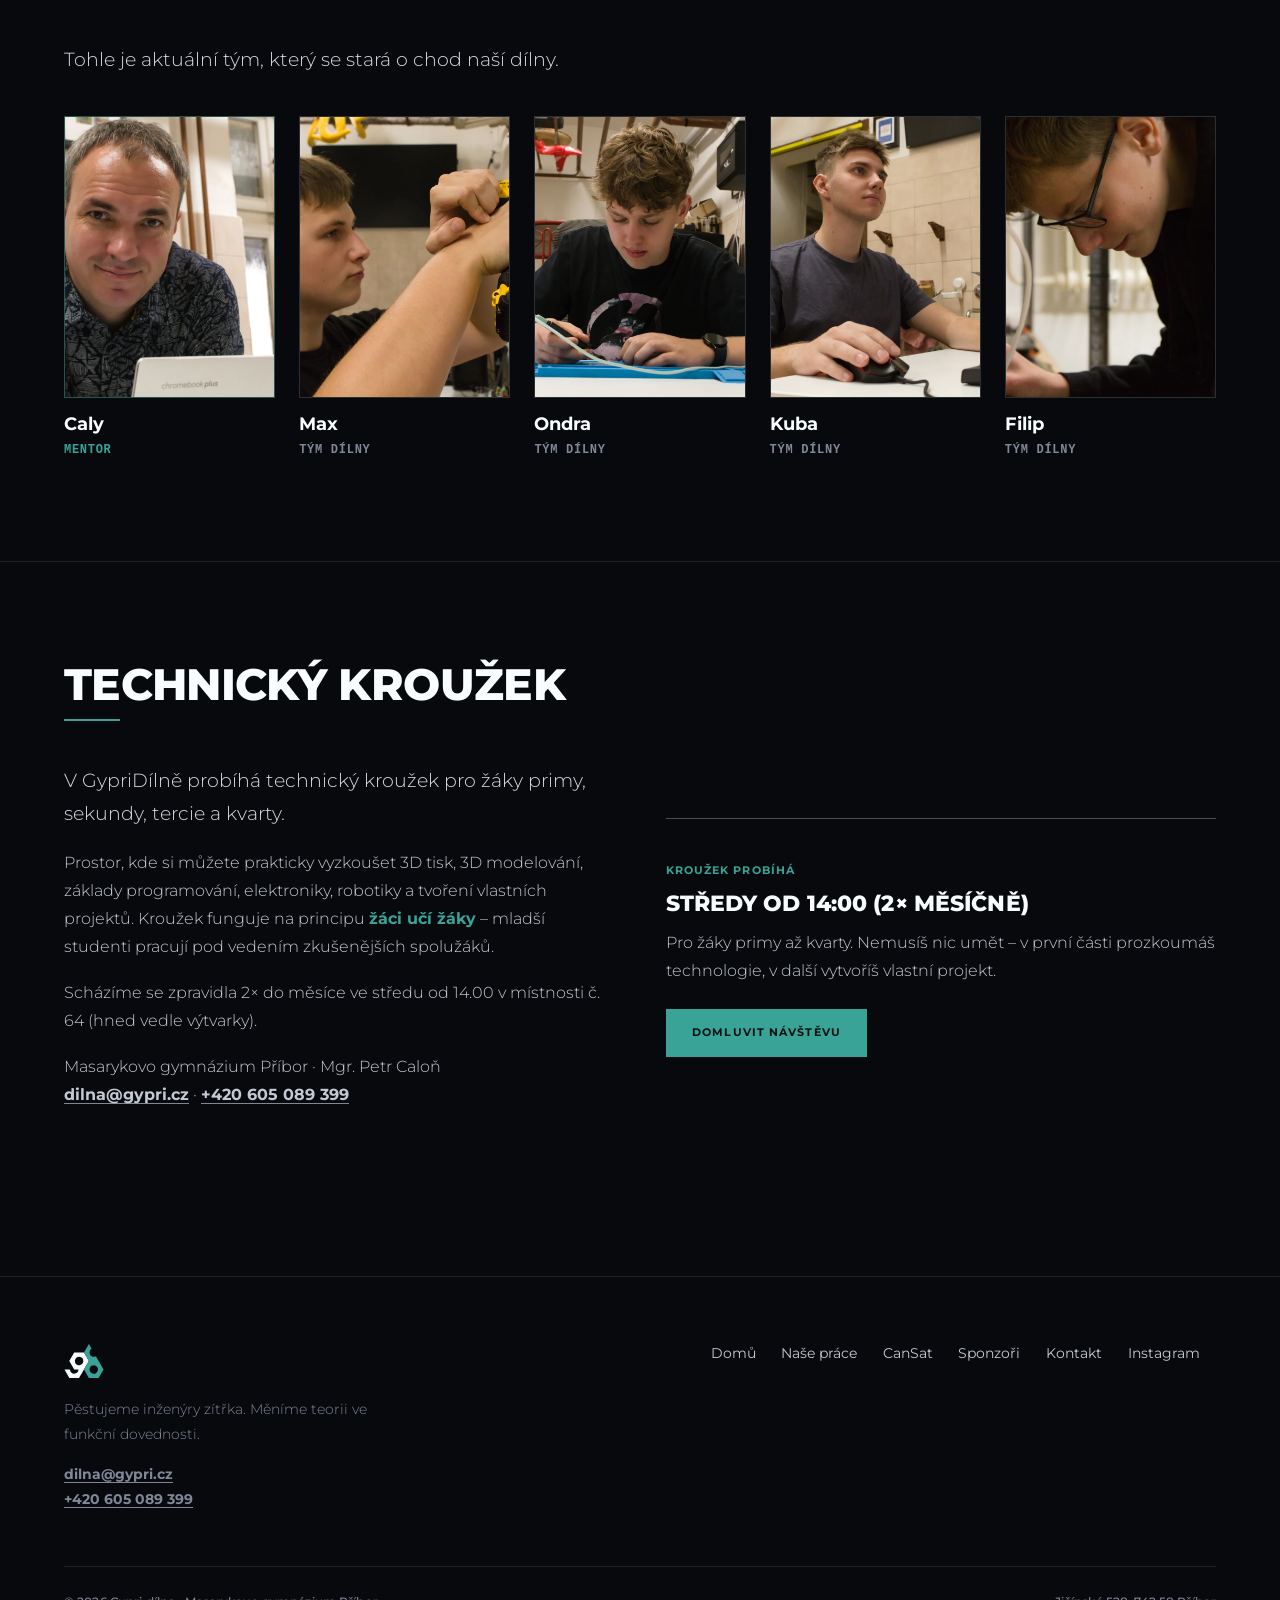
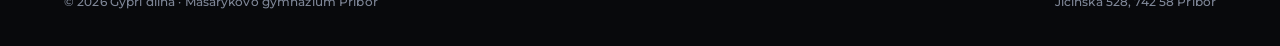
==== commit d09e61b8: "Pridat portrety tymu a mentora Calyho do sekce Kdo tu je" ====
--- a/index.html
+++ b/index.html
@@ -226,23 +226,51 @@
         Tohle je aktuální tým, který se stará o chod naší dílny.
       </p>
 
-      <!-- Temporary portrait placeholders. Replace with each person's real photo. -->
       <div class="grid team-grid">
+        <figure class="reveal team-member--mentor">
+          <div class="media media--tall">
+            <img src="photo/caly.webp" alt="Caly – mentor dílny" loading="lazy" decoding="async">
+          </div>
+          <figcaption class="media-caption">
+            <span>Caly</span>
+            <span class="team-role team-role--mentor">Mentor</span>
+          </figcaption>
+        </figure>
         <figure class="reveal">
-          <div class="media media--tall team-placeholder">Fotografii doplníme</div>
-          <figcaption class="media-caption">Max</figcaption>
+          <div class="media media--tall">
+            <img src="photo/max.webp" alt="Max – člen týmu dílny" loading="lazy" decoding="async">
+          </div>
+          <figcaption class="media-caption">
+            <span>Max</span>
+            <span class="team-role">Tým dílny</span>
+          </figcaption>
         </figure>
         <figure class="reveal">
-          <div class="media media--tall team-placeholder">Fotografii doplníme</div>
-          <figcaption class="media-caption">Ondra</figcaption>
+          <div class="media media--tall">
+            <img src="photo/ondra.webp" alt="Ondra – člen týmu dílny" loading="lazy" decoding="async">
+          </div>
+          <figcaption class="media-caption">
+            <span>Ondra</span>
+            <span class="team-role">Tým dílny</span>
+          </figcaption>
         </figure>
         <figure class="reveal">
-          <div class="media media--tall team-placeholder">Fotografii doplníme</div>
-          <figcaption class="media-caption">Kuba</figcaption>
+          <div class="media media--tall">
+            <img src="photo/kuba.webp" alt="Kuba – člen týmu dílny" loading="lazy" decoding="async">
+          </div>
+          <figcaption class="media-caption">
+            <span>Kuba</span>
+            <span class="team-role">Tým dílny</span>
+          </figcaption>
         </figure>
         <figure class="reveal">
-          <div class="media media--tall team-placeholder">Fotografii doplníme</div>
-          <figcaption class="media-caption">Filip</figcaption>
+          <div class="media media--tall">
+            <img src="photo/filip.webp" alt="Filip – člen týmu dílny" loading="lazy" decoding="async">
+          </div>
+          <figcaption class="media-caption">
+            <span>Filip</span>
+            <span class="team-role">Tým dílny</span>
+          </figcaption>
         </figure>
       </div>
     </div>
--- a/styles.css
+++ b/styles.css
@@ -531,24 +531,47 @@
 
 /* ------------------------------------------------------- workshop team -- */
 
-.team-grid { grid-template-columns: repeat(4, minmax(0, 1fr)); }
-
-.team-grid figure { margin: 0; }
-
-.team-placeholder {
-  display: grid;
-  place-items: center;
-  padding: 1rem;
-  color: var(--muted);
-  font-size: 0.875rem;
-  text-align: center;
+.team-grid {
+  grid-template-columns: repeat(5, minmax(0, 1fr));
+  gap: 1.5rem;
+}
+
+.team-grid figure {
+  margin: 0;
+  display: flex;
+  flex-direction: column;
 }
 
 .team-grid .media-caption {
   color: var(--text);
   font-family: inherit;
-  font-size: 1.2rem;
+  font-size: 1.15rem;
   font-weight: 700;
+  display: flex;
+  flex-direction: column;
+  gap: 0.2rem;
+  margin-top: 0.75rem;
+}
+
+.team-role {
+  font-family: var(--mono);
+  font-size: 0.75rem;
+  font-weight: 600;
+  letter-spacing: 0.06em;
+  text-transform: uppercase;
+  color: var(--muted);
+}
+
+.team-member--mentor .media {
+  border-color: rgba(58, 163, 152, 0.45);
+}
+
+.team-member--mentor .media:hover {
+  border-color: var(--mint);
+}
+
+.team-role--mentor {
+  color: var(--mint);
 }
 
 /* ----------------------------------------------------------- sponsors -- */
@@ -1125,6 +1148,10 @@
    logo answering the cursor. Nothing runs on its own, and everything stops
    under prefers-reduced-motion. */
 
+@media (max-width: 1024px) {
+  .team-grid { grid-template-columns: repeat(3, minmax(0, 1fr)); }
+}
+
 @media (max-width: 860px) {
   .team-grid { grid-template-columns: repeat(2, minmax(0, 1fr)); }
   .offset-top { margin-top: 0; }
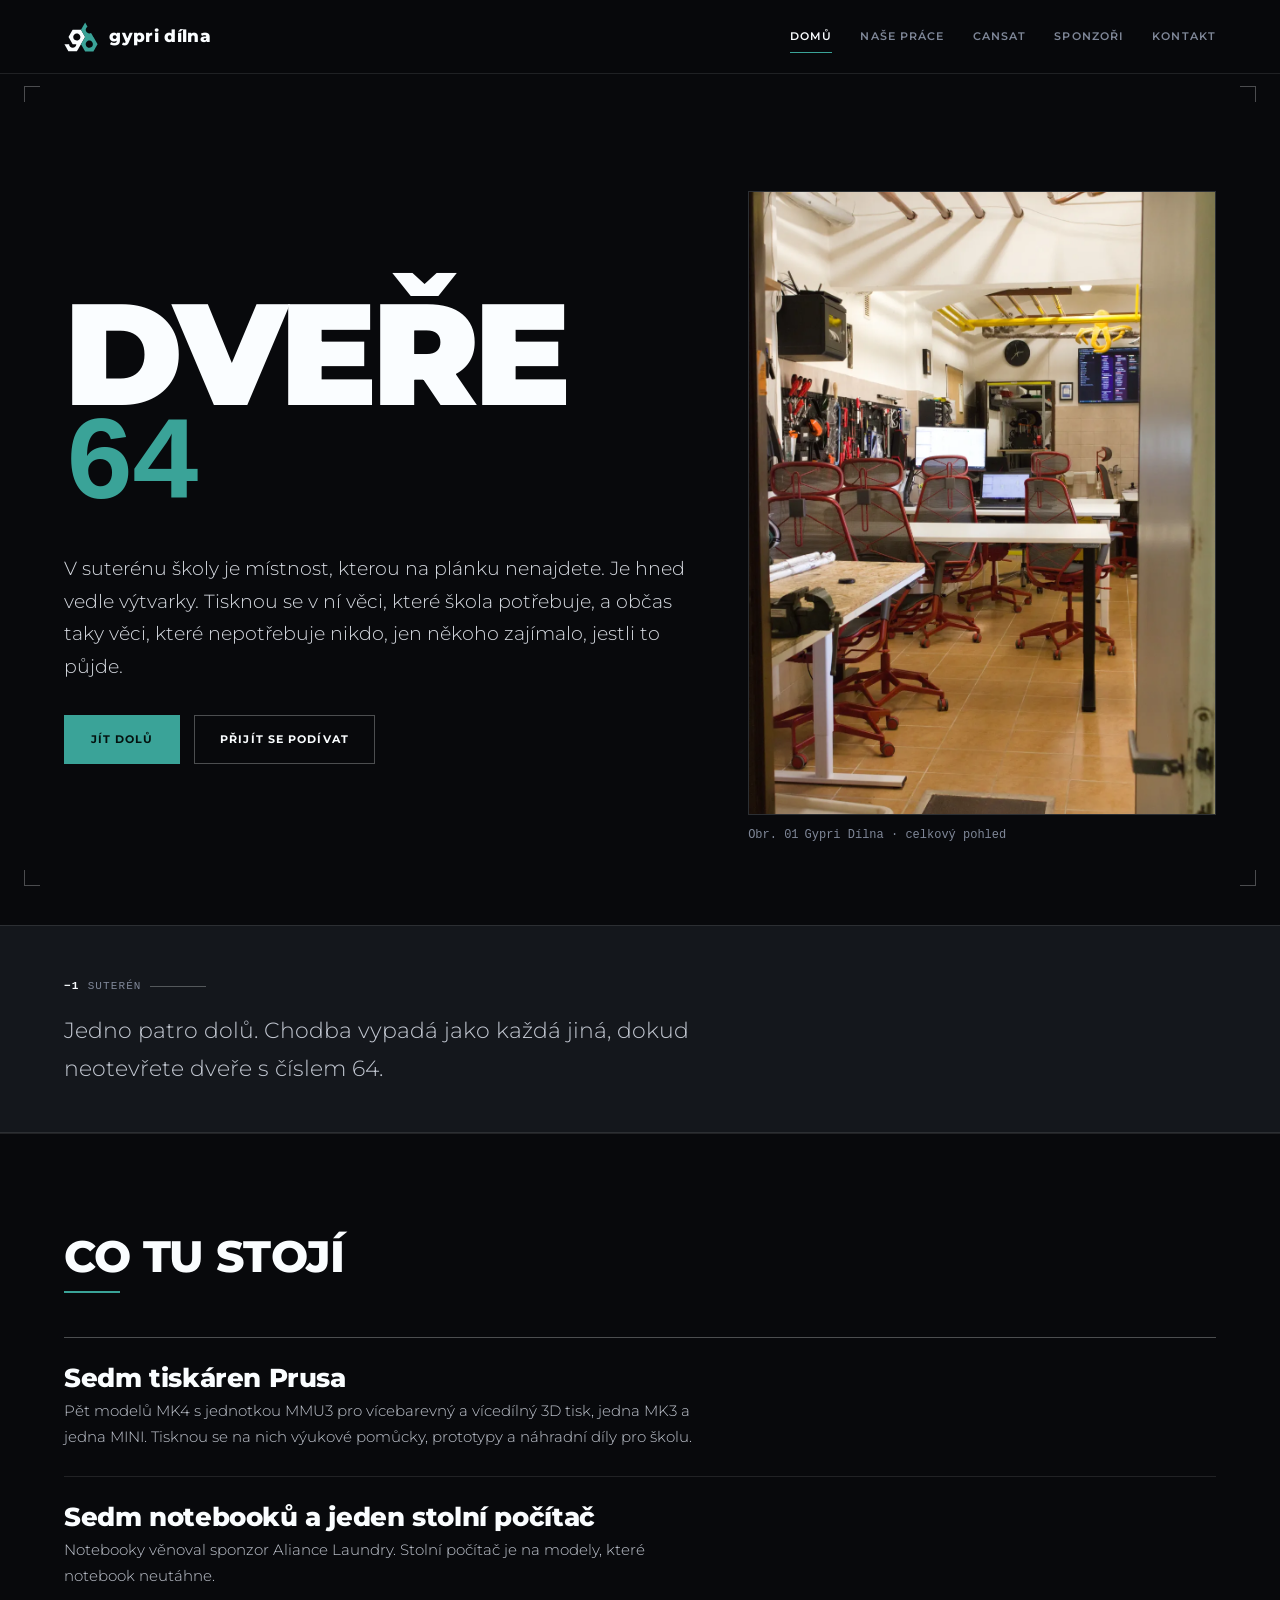
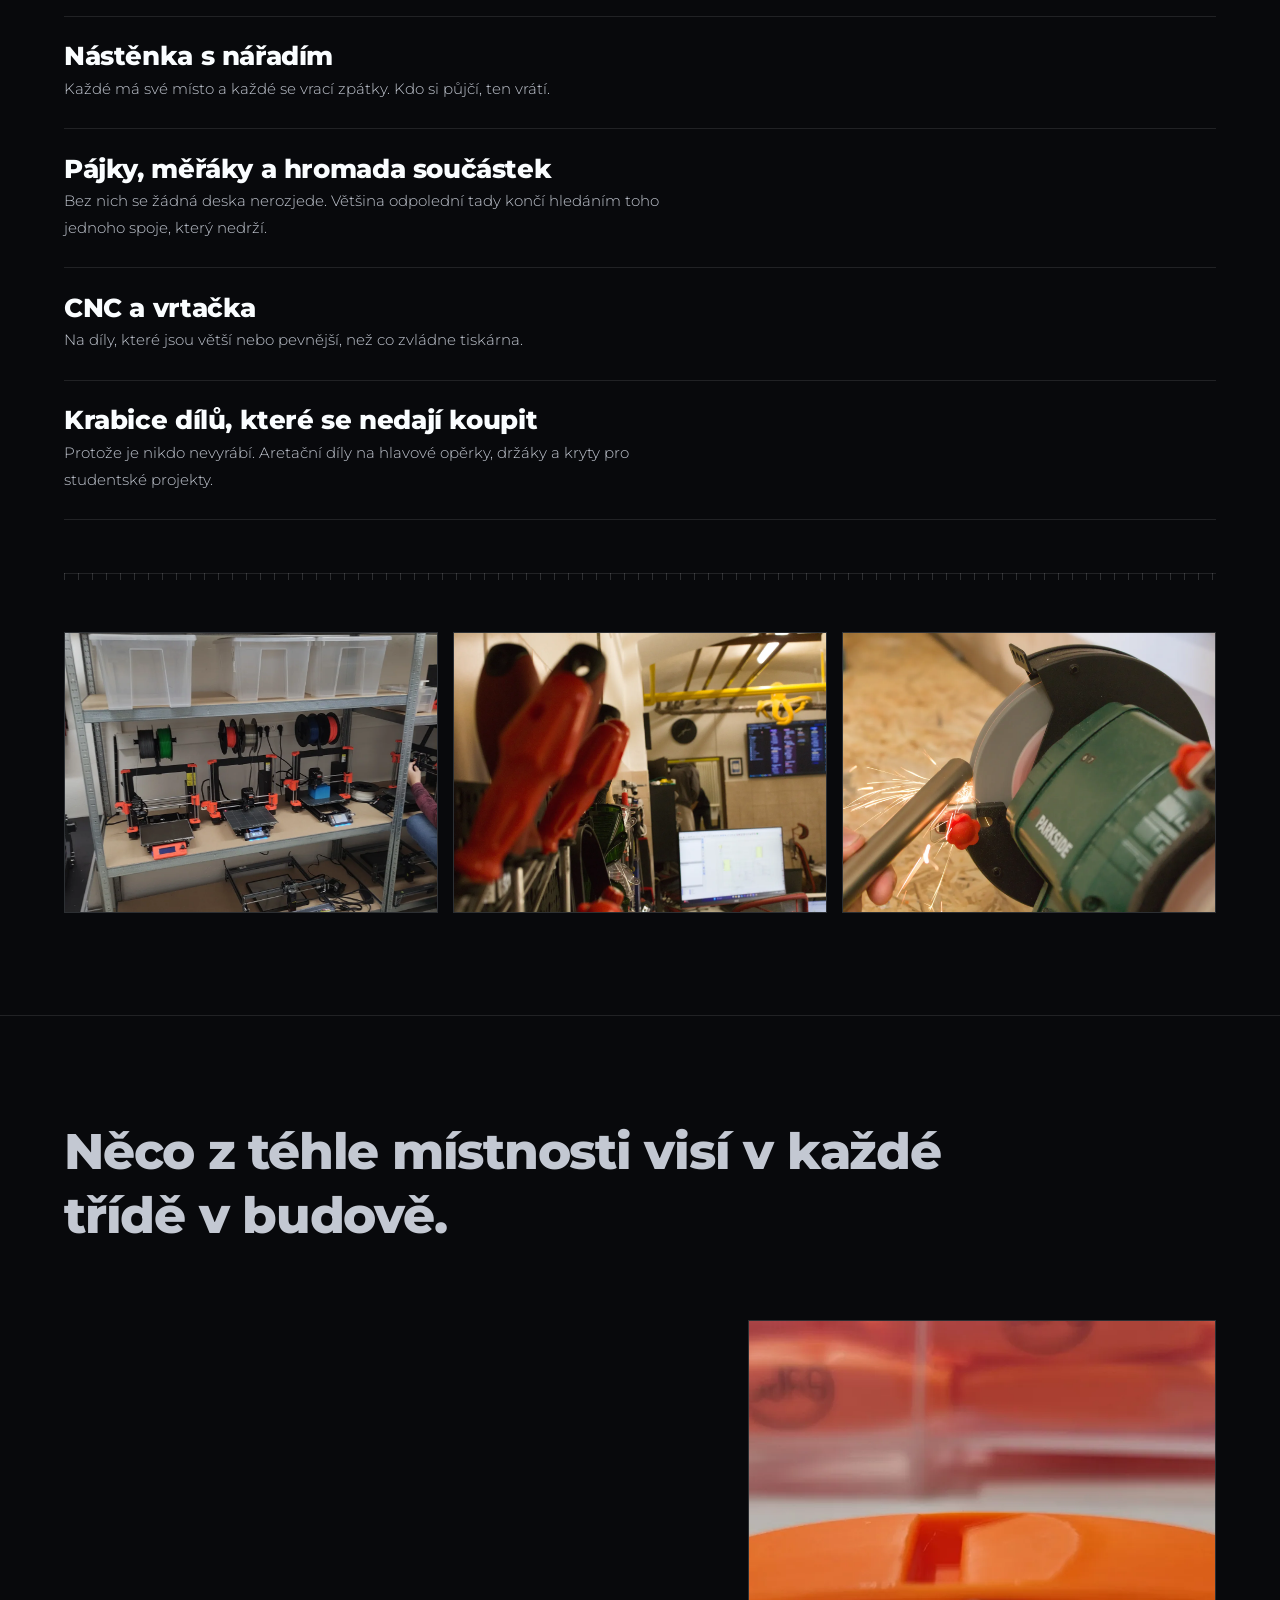
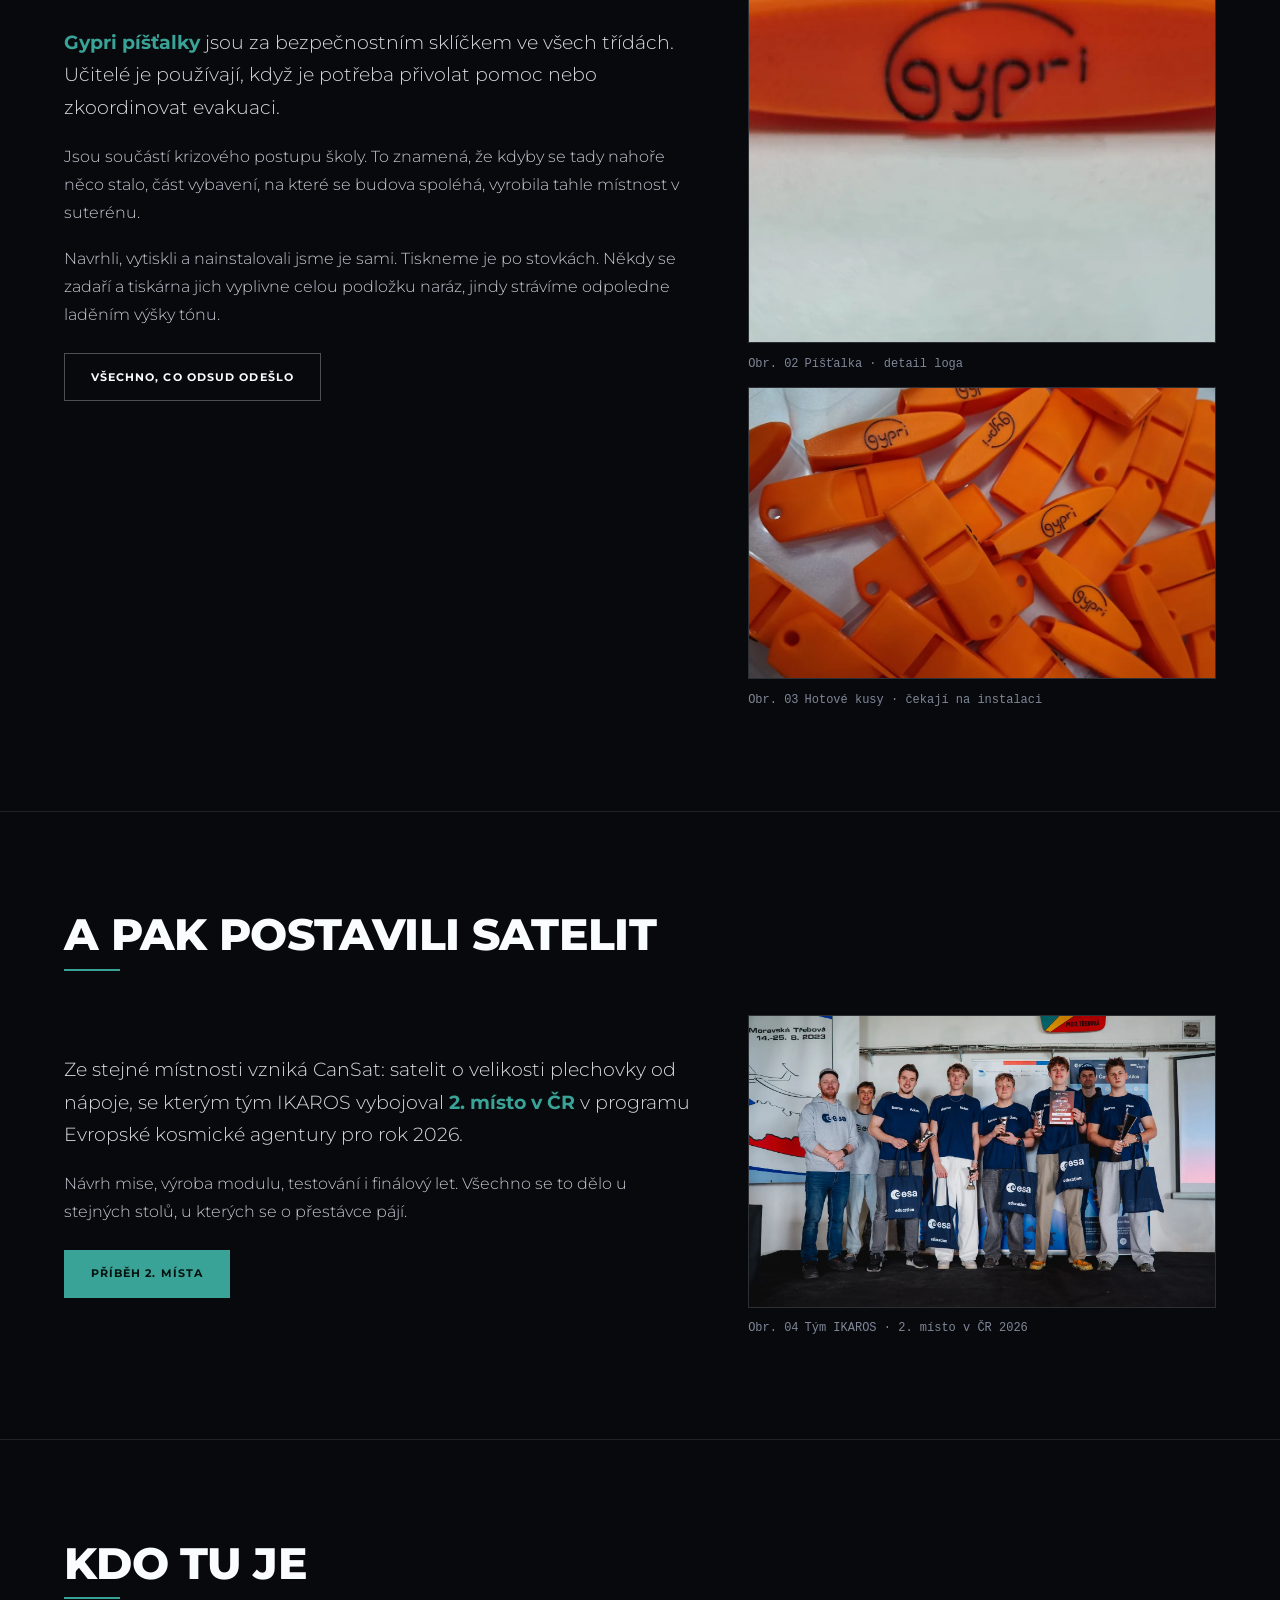
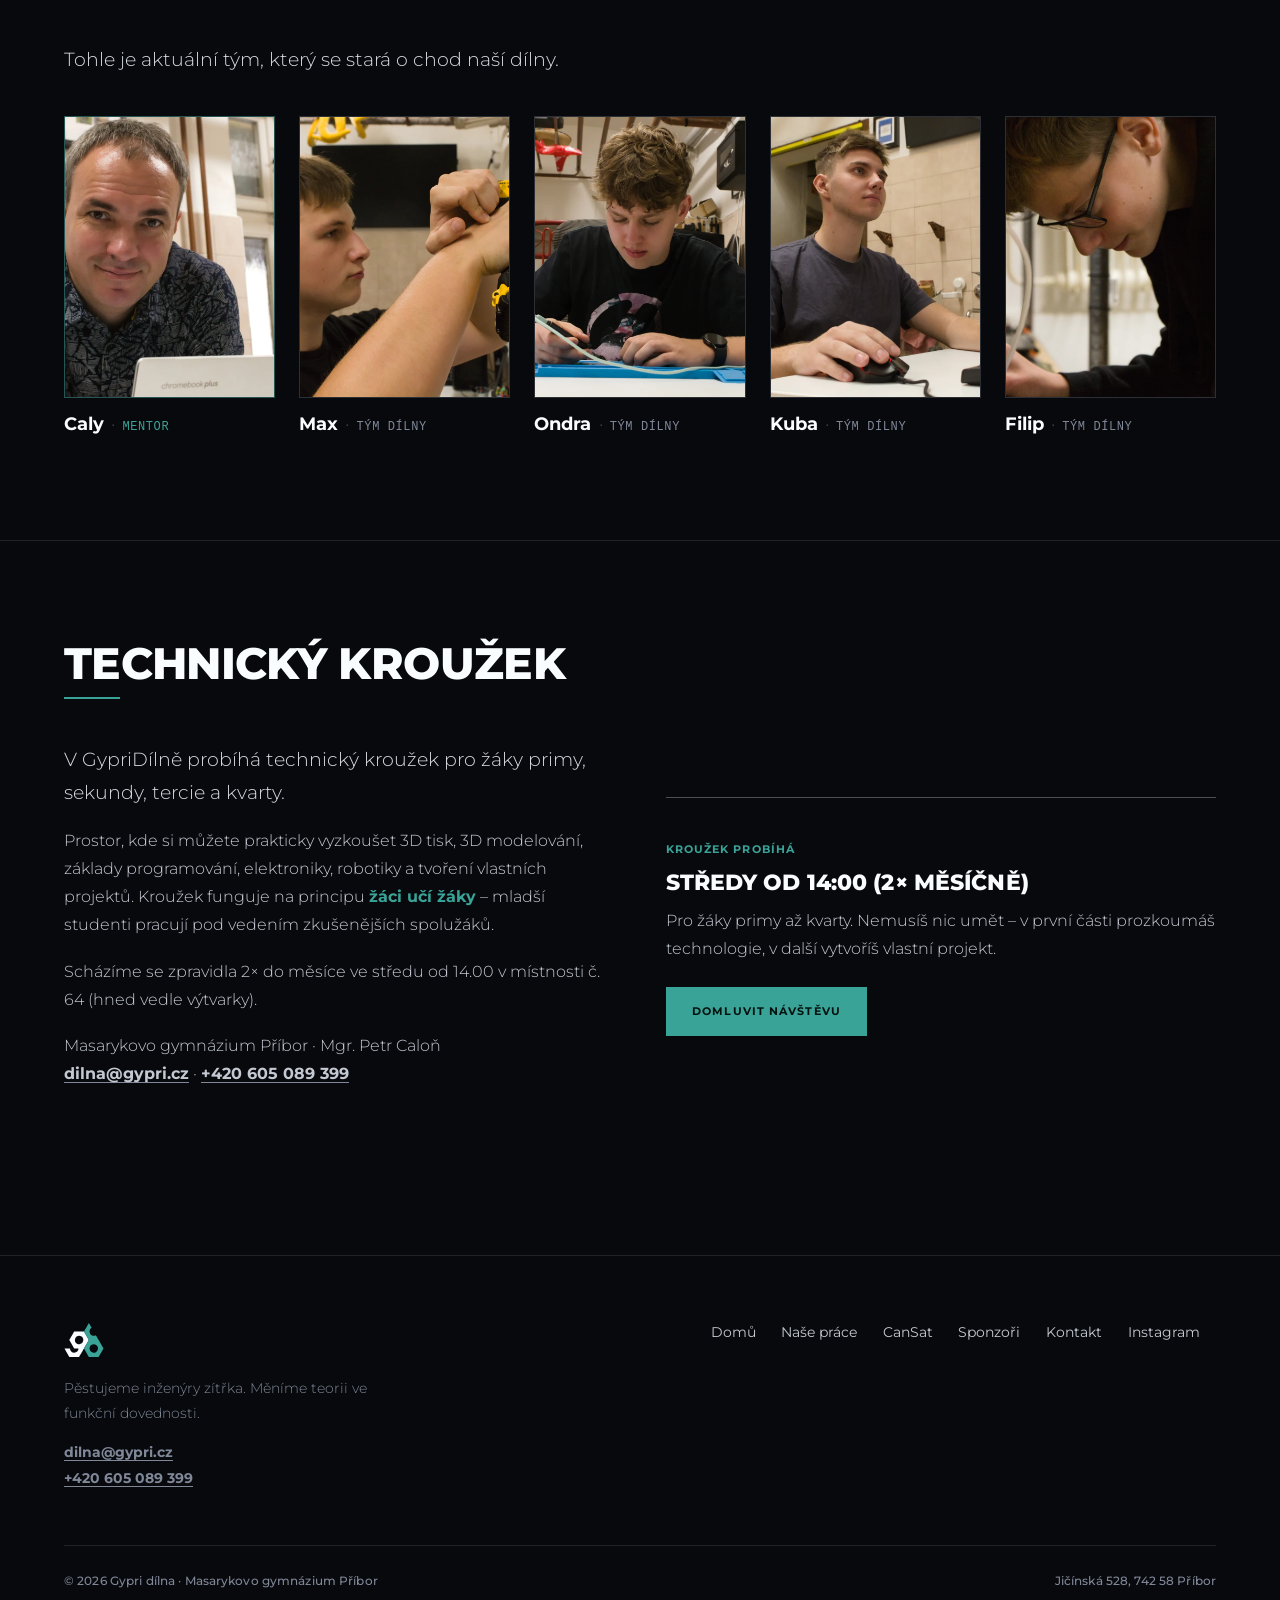
==== commit 124775d5: "Upravit popisky tymu na jeden radek s teckou a tencim fontem a pridat horizontalni scroll na mobilu" ====
--- a/index.html
+++ b/index.html
@@ -232,7 +232,8 @@
             <img src="photo/caly.webp" alt="Caly – mentor dílny" loading="lazy" decoding="async">
           </div>
           <figcaption class="media-caption">
-            <span>Caly</span>
+            <span class="team-name">Caly</span>
+            <span class="team-sep" aria-hidden="true">&middot;</span>
             <span class="team-role team-role--mentor">Mentor</span>
           </figcaption>
         </figure>
@@ -241,7 +242,8 @@
             <img src="photo/max.webp" alt="Max – člen týmu dílny" loading="lazy" decoding="async">
           </div>
           <figcaption class="media-caption">
-            <span>Max</span>
+            <span class="team-name">Max</span>
+            <span class="team-sep" aria-hidden="true">&middot;</span>
             <span class="team-role">Tým dílny</span>
           </figcaption>
         </figure>
@@ -250,7 +252,8 @@
             <img src="photo/ondra.webp" alt="Ondra – člen týmu dílny" loading="lazy" decoding="async">
           </div>
           <figcaption class="media-caption">
-            <span>Ondra</span>
+            <span class="team-name">Ondra</span>
+            <span class="team-sep" aria-hidden="true">&middot;</span>
             <span class="team-role">Tým dílny</span>
           </figcaption>
         </figure>
@@ -259,7 +262,8 @@
             <img src="photo/kuba.webp" alt="Kuba – člen týmu dílny" loading="lazy" decoding="async">
           </div>
           <figcaption class="media-caption">
-            <span>Kuba</span>
+            <span class="team-name">Kuba</span>
+            <span class="team-sep" aria-hidden="true">&middot;</span>
             <span class="team-role">Tým dílny</span>
           </figcaption>
         </figure>
@@ -268,7 +272,8 @@
             <img src="photo/filip.webp" alt="Filip – člen týmu dílny" loading="lazy" decoding="async">
           </div>
           <figcaption class="media-caption">
-            <span>Filip</span>
+            <span class="team-name">Filip</span>
+            <span class="team-sep" aria-hidden="true">&middot;</span>
             <span class="team-role">Tým dílny</span>
           </figcaption>
         </figure>
--- a/styles.css
+++ b/styles.css
@@ -548,16 +548,29 @@
   font-size: 1.15rem;
   font-weight: 700;
   display: flex;
-  flex-direction: column;
-  gap: 0.2rem;
+  flex-direction: row;
+  align-items: baseline;
+  gap: 0.45rem;
   margin-top: 0.75rem;
+  white-space: nowrap;
+}
+
+.team-name {
+  color: var(--text);
+  font-weight: 700;
+}
+
+.team-sep {
+  color: var(--muted);
+  font-weight: 300;
+  opacity: 0.6;
 }
 
 .team-role {
   font-family: var(--mono);
   font-size: 0.75rem;
-  font-weight: 600;
-  letter-spacing: 0.06em;
+  font-weight: 300;
+  letter-spacing: 0.05em;
   text-transform: uppercase;
   color: var(--muted);
 }
@@ -572,6 +585,7 @@
 
 .team-role--mentor {
   color: var(--mint);
+  font-weight: 400;
 }
 
 /* ----------------------------------------------------------- sponsors -- */
@@ -1148,14 +1162,26 @@
    logo answering the cursor. Nothing runs on its own, and everything stops
    under prefers-reduced-motion. */
 
-@media (max-width: 1024px) {
-  .team-grid { grid-template-columns: repeat(3, minmax(0, 1fr)); }
-}
-
 @media (max-width: 860px) {
-  .team-grid { grid-template-columns: repeat(2, minmax(0, 1fr)); }
   .offset-top { margin-top: 0; }
   .photo-strip { grid-template-columns: 1fr 1fr; }
+
+  .team-grid {
+    display: flex;
+    overflow-x: auto;
+    overflow-y: hidden;
+    scroll-snap-type: x mandatory;
+    -webkit-overflow-scrolling: touch;
+    gap: 1.25rem;
+    padding-bottom: 1rem;
+    margin-right: calc(-1 * var(--gutter));
+    padding-right: var(--gutter);
+  }
+
+  .team-grid figure {
+    flex: 0 0 clamp(200px, 48vw, 260px);
+    scroll-snap-align: start;
+  }
 }
 
 @media (max-width: 560px) {
@@ -1179,8 +1205,11 @@
 }
 
 @media (max-width: 520px) {
-  .team-grid,
   .photo-strip { grid-template-columns: 1fr; }
+
+  .team-grid figure {
+    flex: 0 0 clamp(190px, 62vw, 240px);
+  }
 }
 
 @media (prefers-reduced-motion: reduce) {
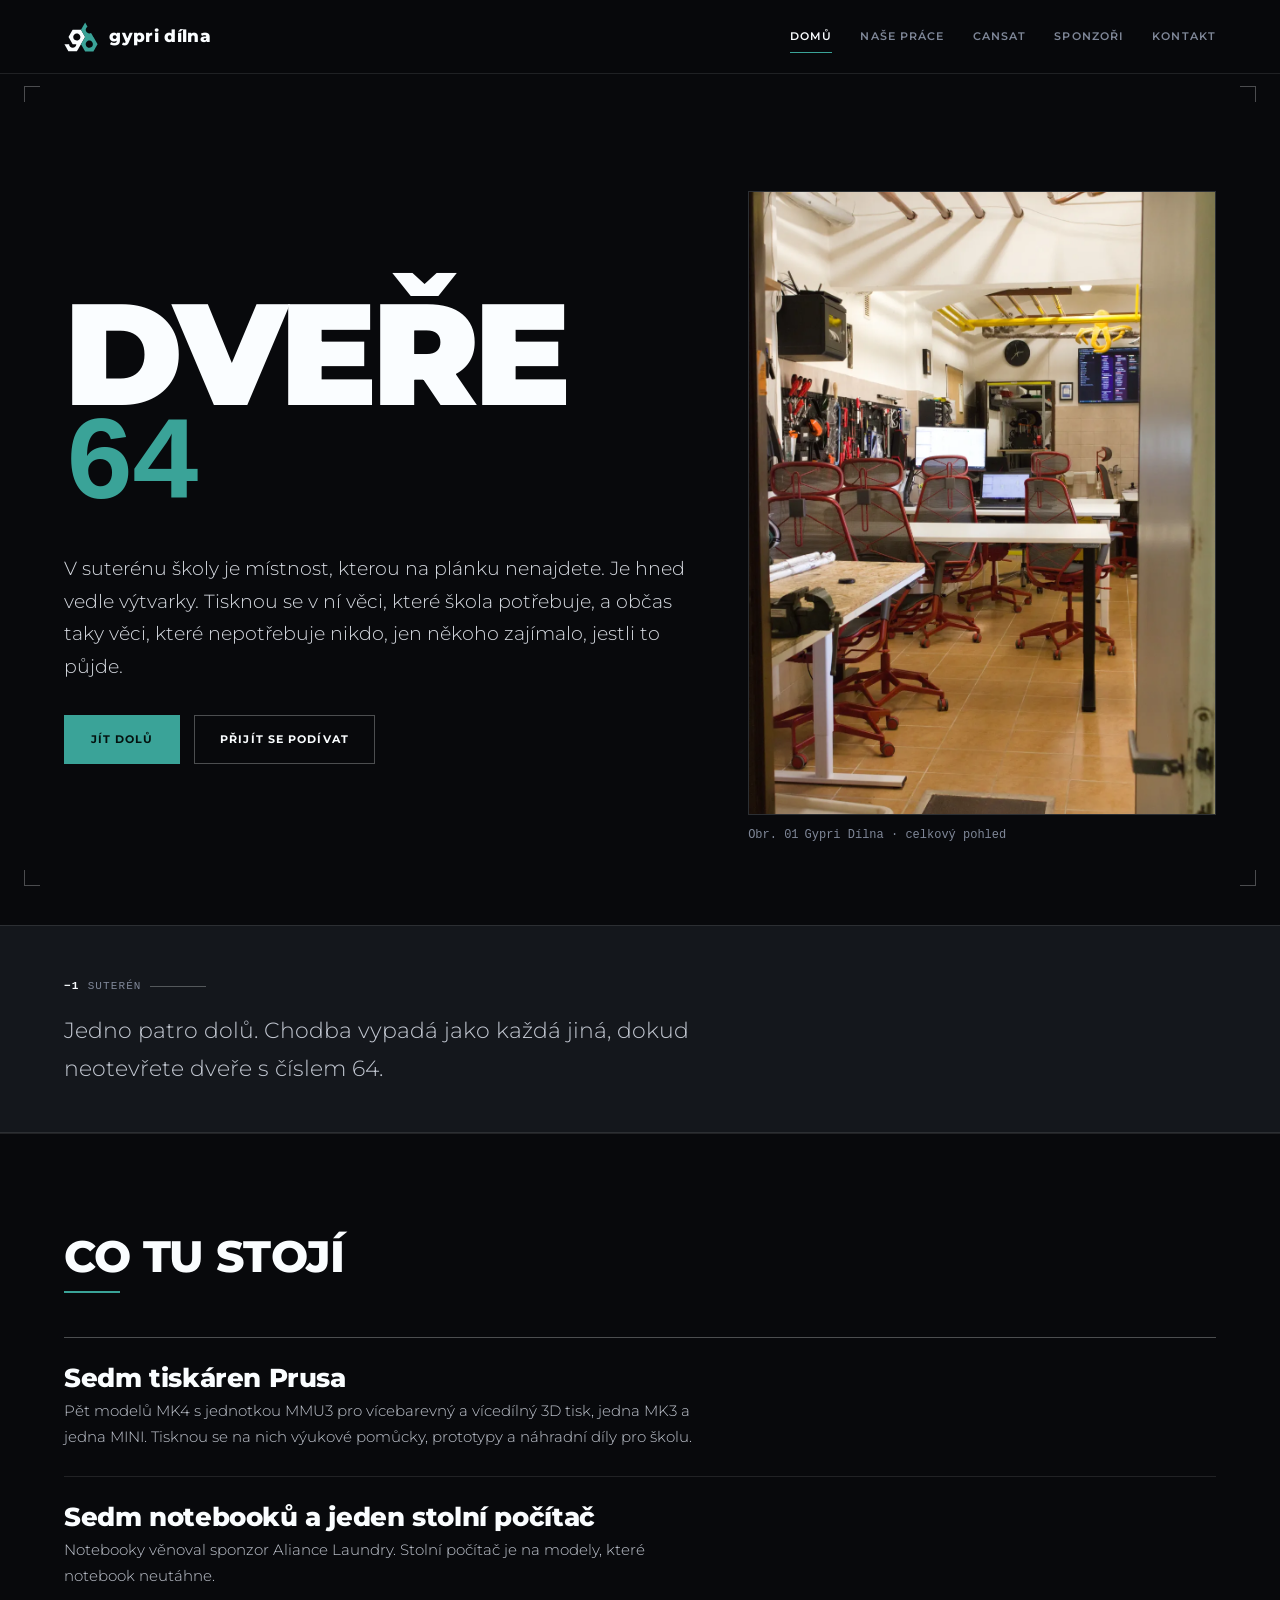
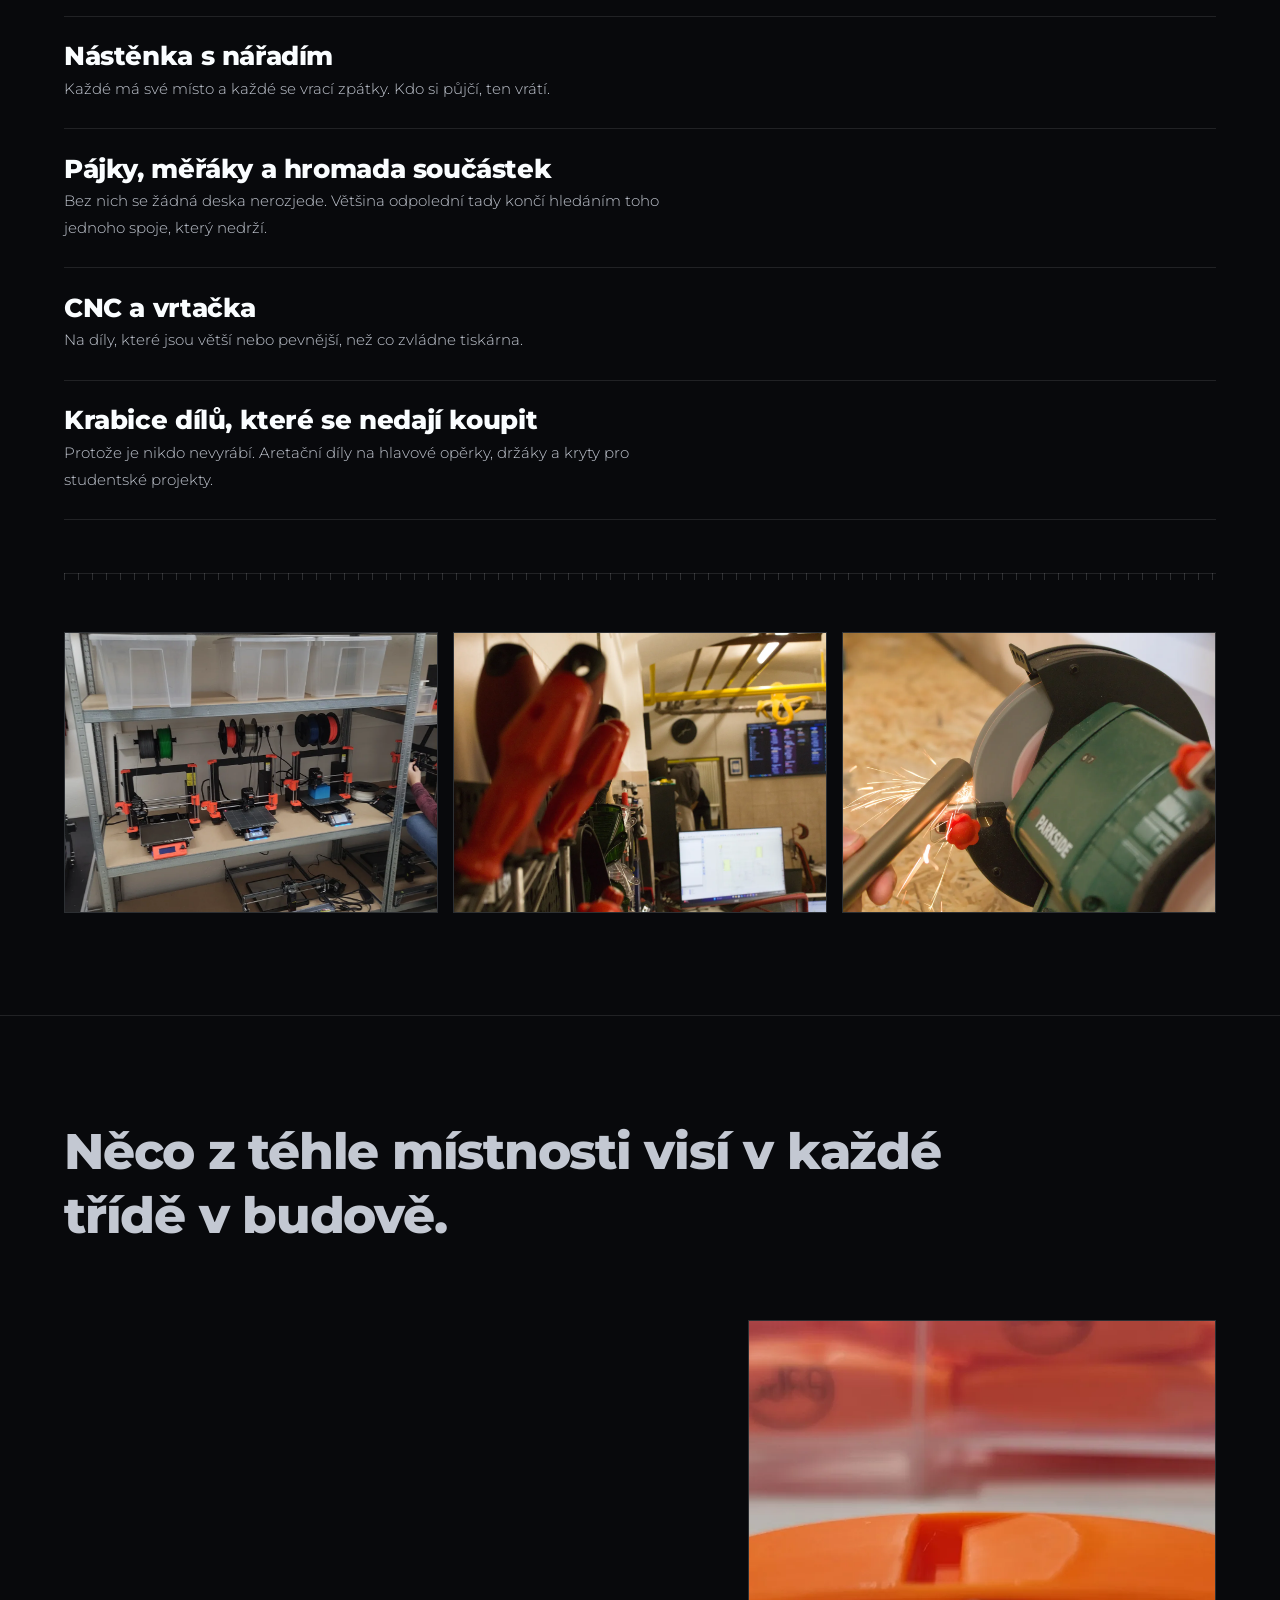
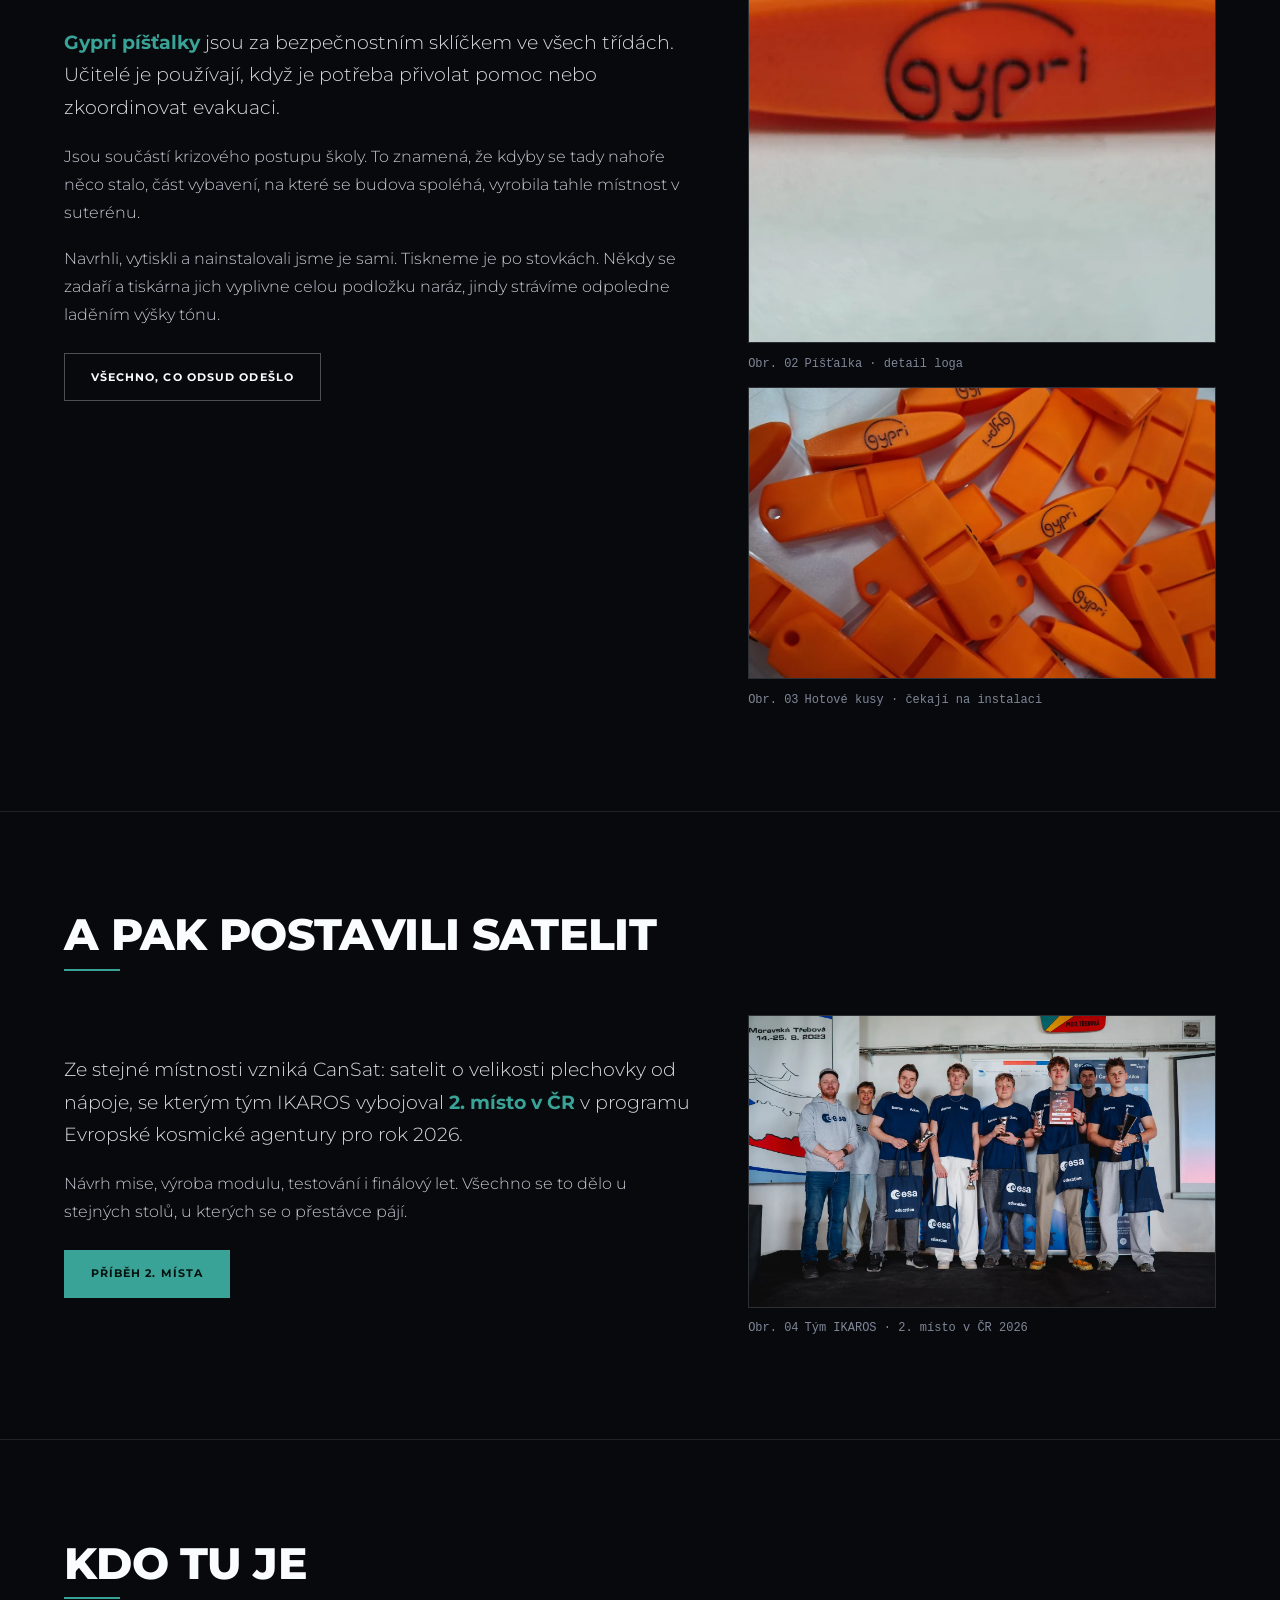
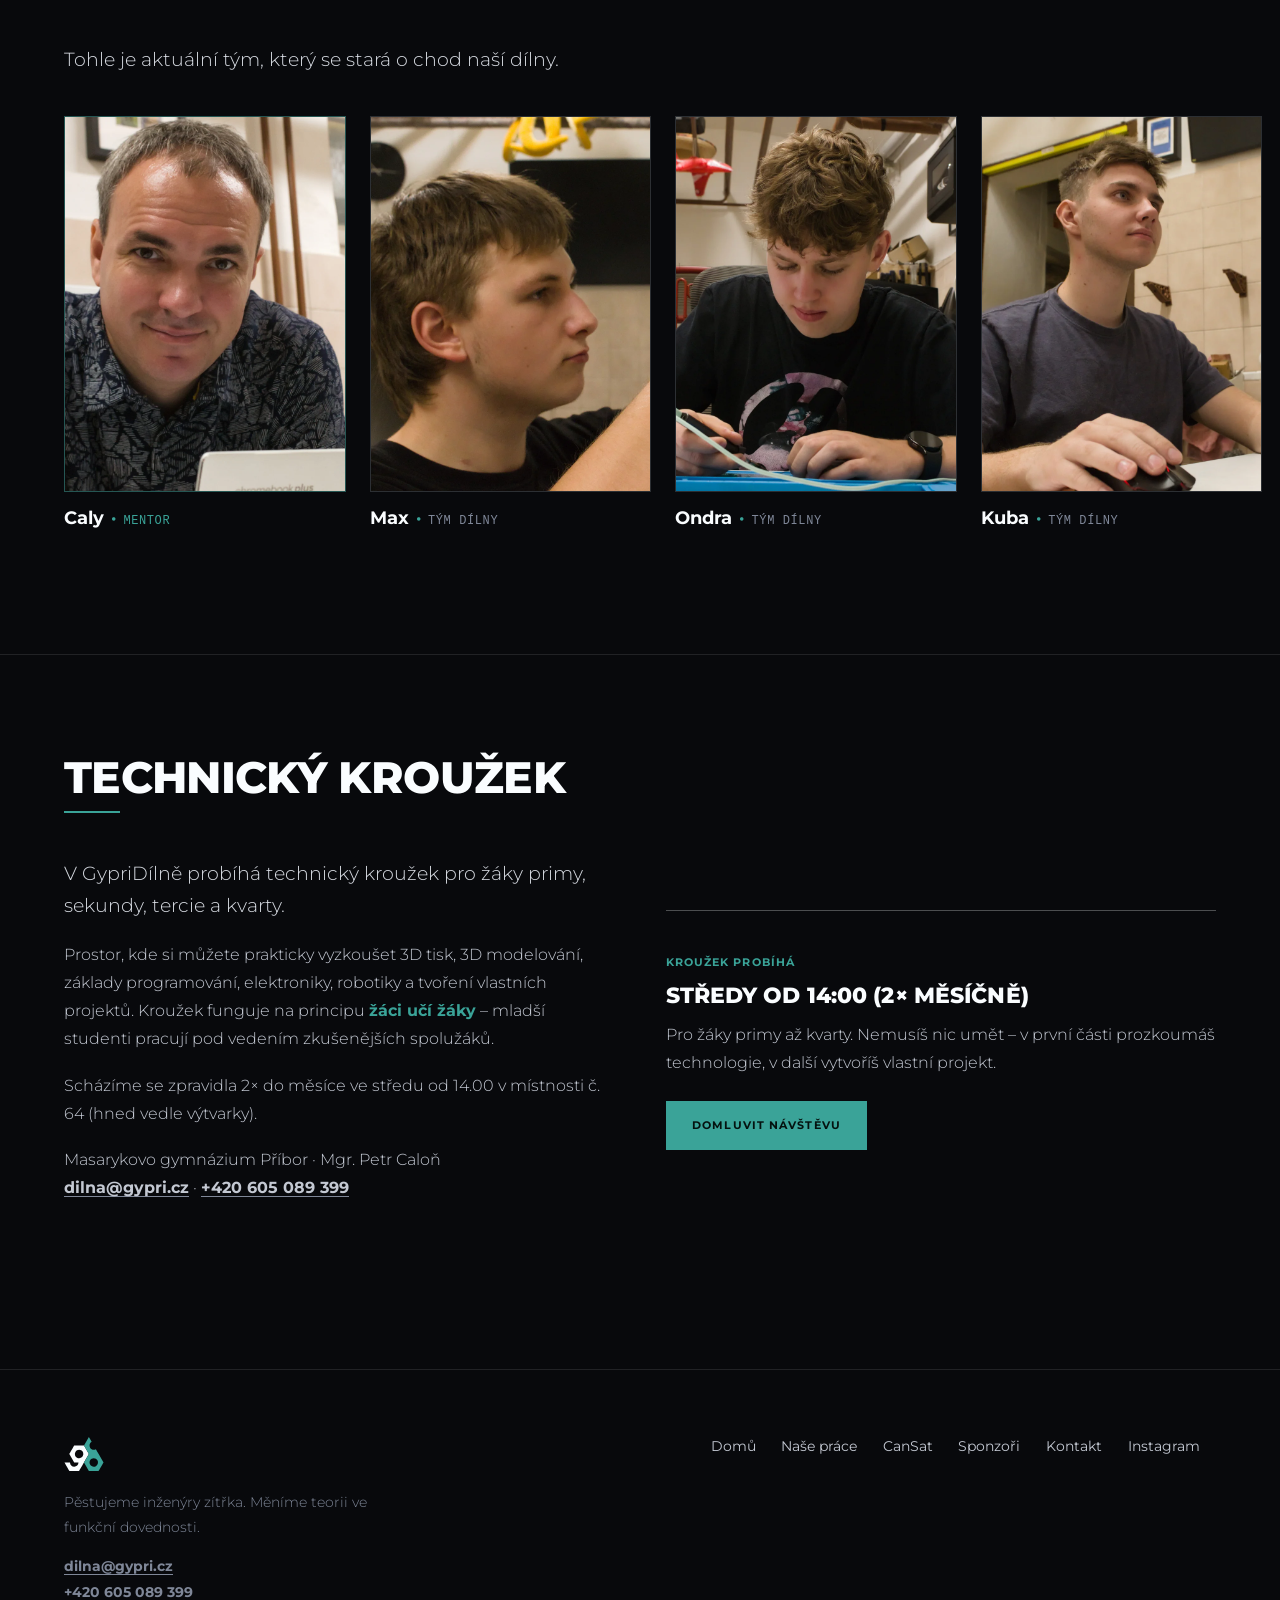
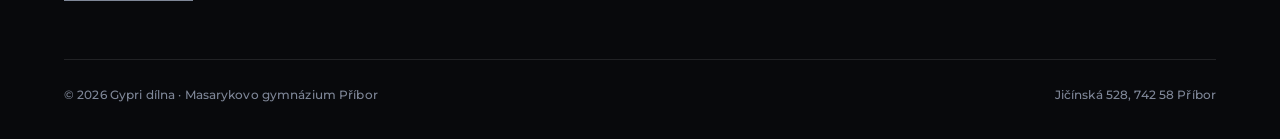
==== commit c8d553d5: "Cache-busting pro CSS a fotky tymu, skryti scrollbaru a oprava tridy team-grid" ====
--- a/index.html
+++ b/index.html
@@ -10,7 +10,7 @@
 <meta property="og:type" content="website">
 <meta property="og:locale" content="cs_CZ">
 <link rel="icon" type="image/svg+xml" href="assets/favicon.svg">
-<link rel="stylesheet" href="styles.css">
+<link rel="stylesheet" href="styles.css?v=3">
 <script>document.documentElement.classList.add('js');</script>
 </head>
 <body>
@@ -226,10 +226,10 @@
         Tohle je aktuální tým, který se stará o chod naší dílny.
       </p>
 
-      <div class="grid team-grid">
+      <div class="team-grid">
         <figure class="reveal team-member--mentor">
           <div class="media media--tall">
-            <img src="photo/caly.webp" alt="Caly – mentor dílny" loading="lazy" decoding="async">
+            <img src="photo/caly.webp?v=3" alt="Caly – mentor dílny" loading="lazy" decoding="async">
           </div>
           <figcaption class="media-caption">
             <span class="team-name">Caly</span>
@@ -239,7 +239,7 @@
         </figure>
         <figure class="reveal">
           <div class="media media--tall">
-            <img src="photo/max.webp" alt="Max – člen týmu dílny" loading="lazy" decoding="async">
+            <img src="photo/max.webp?v=3" alt="Max – člen týmu dílny" loading="lazy" decoding="async">
           </div>
           <figcaption class="media-caption">
             <span class="team-name">Max</span>
@@ -249,7 +249,7 @@
         </figure>
         <figure class="reveal">
           <div class="media media--tall">
-            <img src="photo/ondra.webp" alt="Ondra – člen týmu dílny" loading="lazy" decoding="async">
+            <img src="photo/ondra.webp?v=3" alt="Ondra – člen týmu dílny" loading="lazy" decoding="async">
           </div>
           <figcaption class="media-caption">
             <span class="team-name">Ondra</span>
@@ -259,7 +259,7 @@
         </figure>
         <figure class="reveal">
           <div class="media media--tall">
-            <img src="photo/kuba.webp" alt="Kuba – člen týmu dílny" loading="lazy" decoding="async">
+            <img src="photo/kuba.webp?v=3" alt="Kuba – člen týmu dílny" loading="lazy" decoding="async">
           </div>
           <figcaption class="media-caption">
             <span class="team-name">Kuba</span>
@@ -269,7 +269,7 @@
         </figure>
         <figure class="reveal">
           <div class="media media--tall">
-            <img src="photo/filip.webp" alt="Filip – člen týmu dílny" loading="lazy" decoding="async">
+            <img src="photo/filip.webp?v=3" alt="Filip – člen týmu dílny" loading="lazy" decoding="async">
           </div>
           <figcaption class="media-caption">
             <span class="team-name">Filip</span>
--- a/styles.css
+++ b/styles.css
@@ -532,14 +532,32 @@
 /* ------------------------------------------------------- workshop team -- */
 
 .team-grid {
-  grid-template-columns: repeat(5, minmax(0, 1fr));
+  display: flex;
+  overflow-x: auto;
+  overflow-y: hidden;
+  scroll-snap-type: x mandatory;
+  -webkit-overflow-scrolling: touch;
+  scrollbar-width: none;
+  -ms-overflow-style: none;
   gap: 1.5rem;
+  padding-bottom: 1.25rem;
+  margin-right: calc(-1 * var(--gutter));
+  padding-right: var(--gutter);
+}
+
+.team-grid::-webkit-scrollbar {
+  display: none;
+  width: 0;
+  height: 0;
+  background: transparent;
 }
 
 .team-grid figure {
   margin: 0;
   display: flex;
   flex-direction: column;
+  flex: 0 0 clamp(230px, 22vw, 300px);
+  scroll-snap-align: start;
 }
 
 .team-grid .media-caption {
@@ -561,9 +579,8 @@
 }
 
 .team-sep {
-  color: var(--muted);
-  font-weight: 300;
-  opacity: 0.6;
+  color: var(--mint);
+  font-weight: 700;
 }
 
 .team-role {
@@ -1166,21 +1183,8 @@
   .offset-top { margin-top: 0; }
   .photo-strip { grid-template-columns: 1fr 1fr; }
 
-  .team-grid {
-    display: flex;
-    overflow-x: auto;
-    overflow-y: hidden;
-    scroll-snap-type: x mandatory;
-    -webkit-overflow-scrolling: touch;
-    gap: 1.25rem;
-    padding-bottom: 1rem;
-    margin-right: calc(-1 * var(--gutter));
-    padding-right: var(--gutter);
-  }
-
   .team-grid figure {
     flex: 0 0 clamp(200px, 48vw, 260px);
-    scroll-snap-align: start;
   }
 }
 
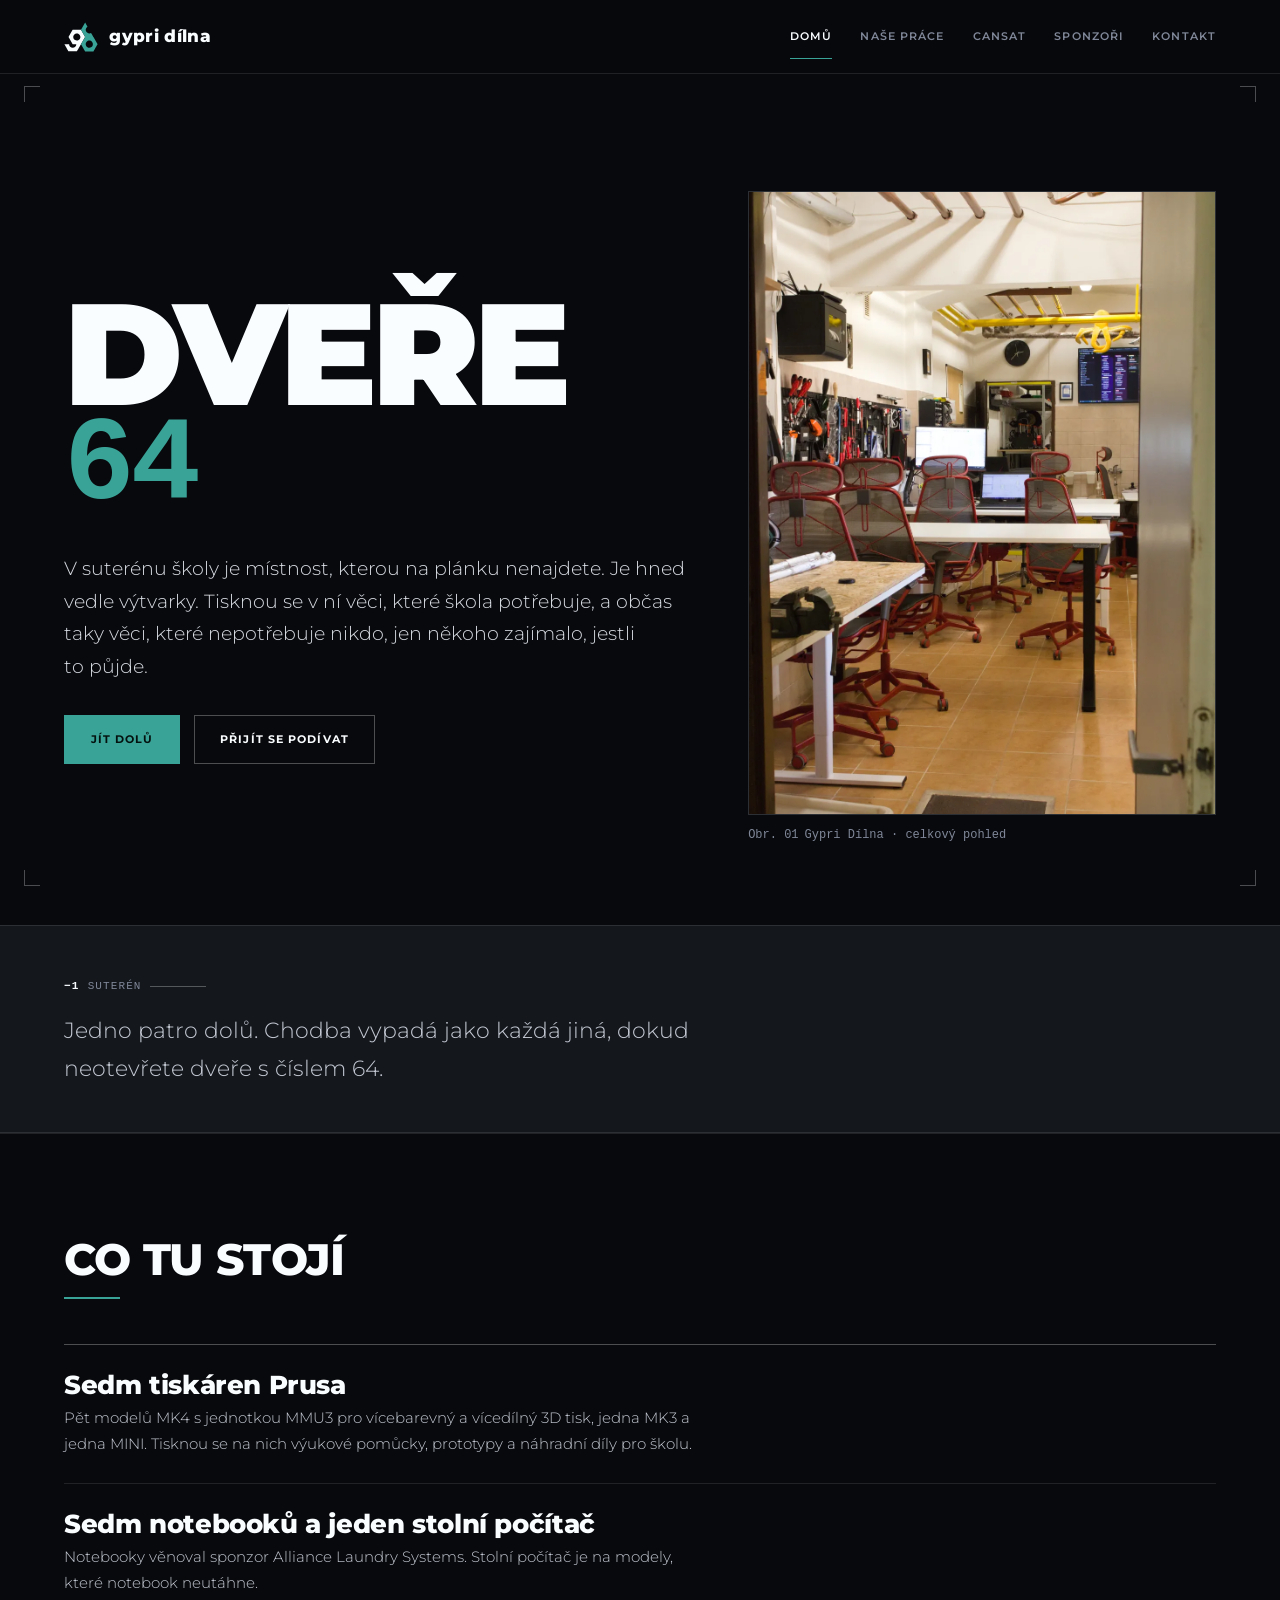
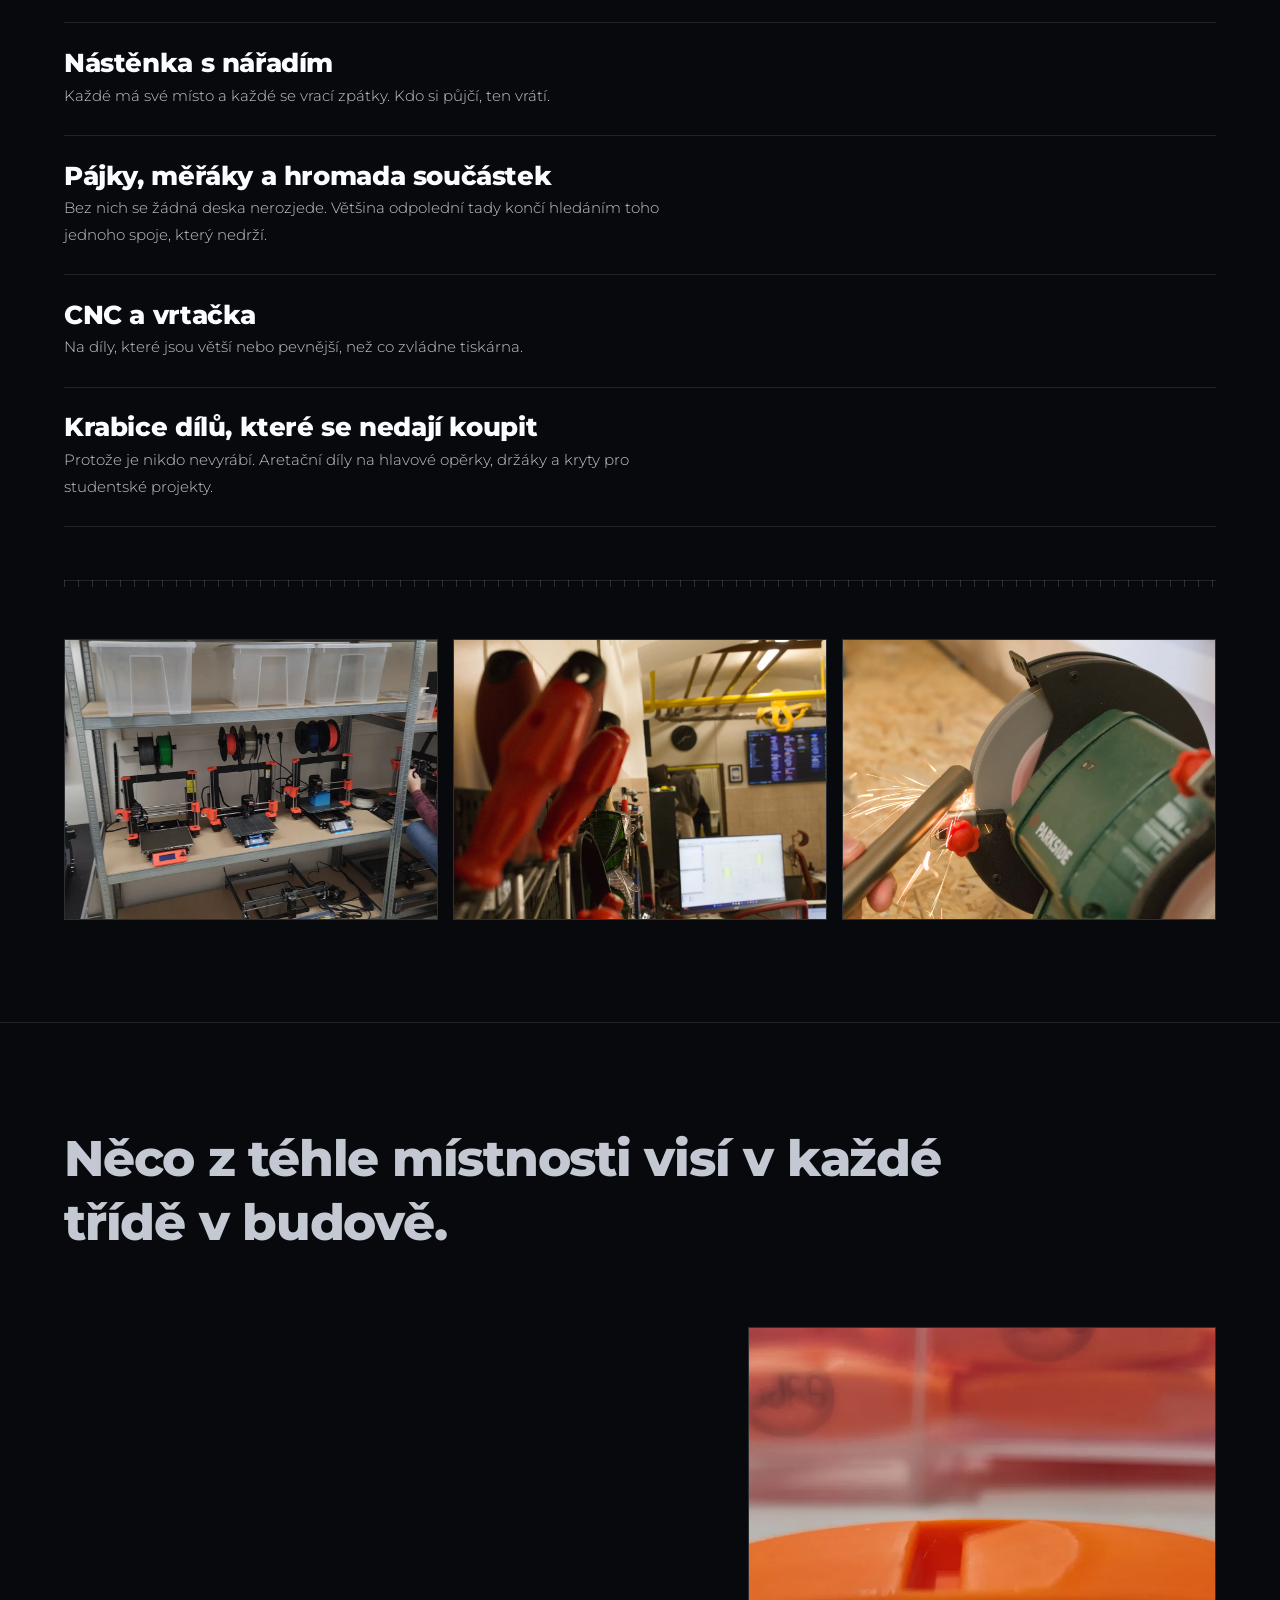
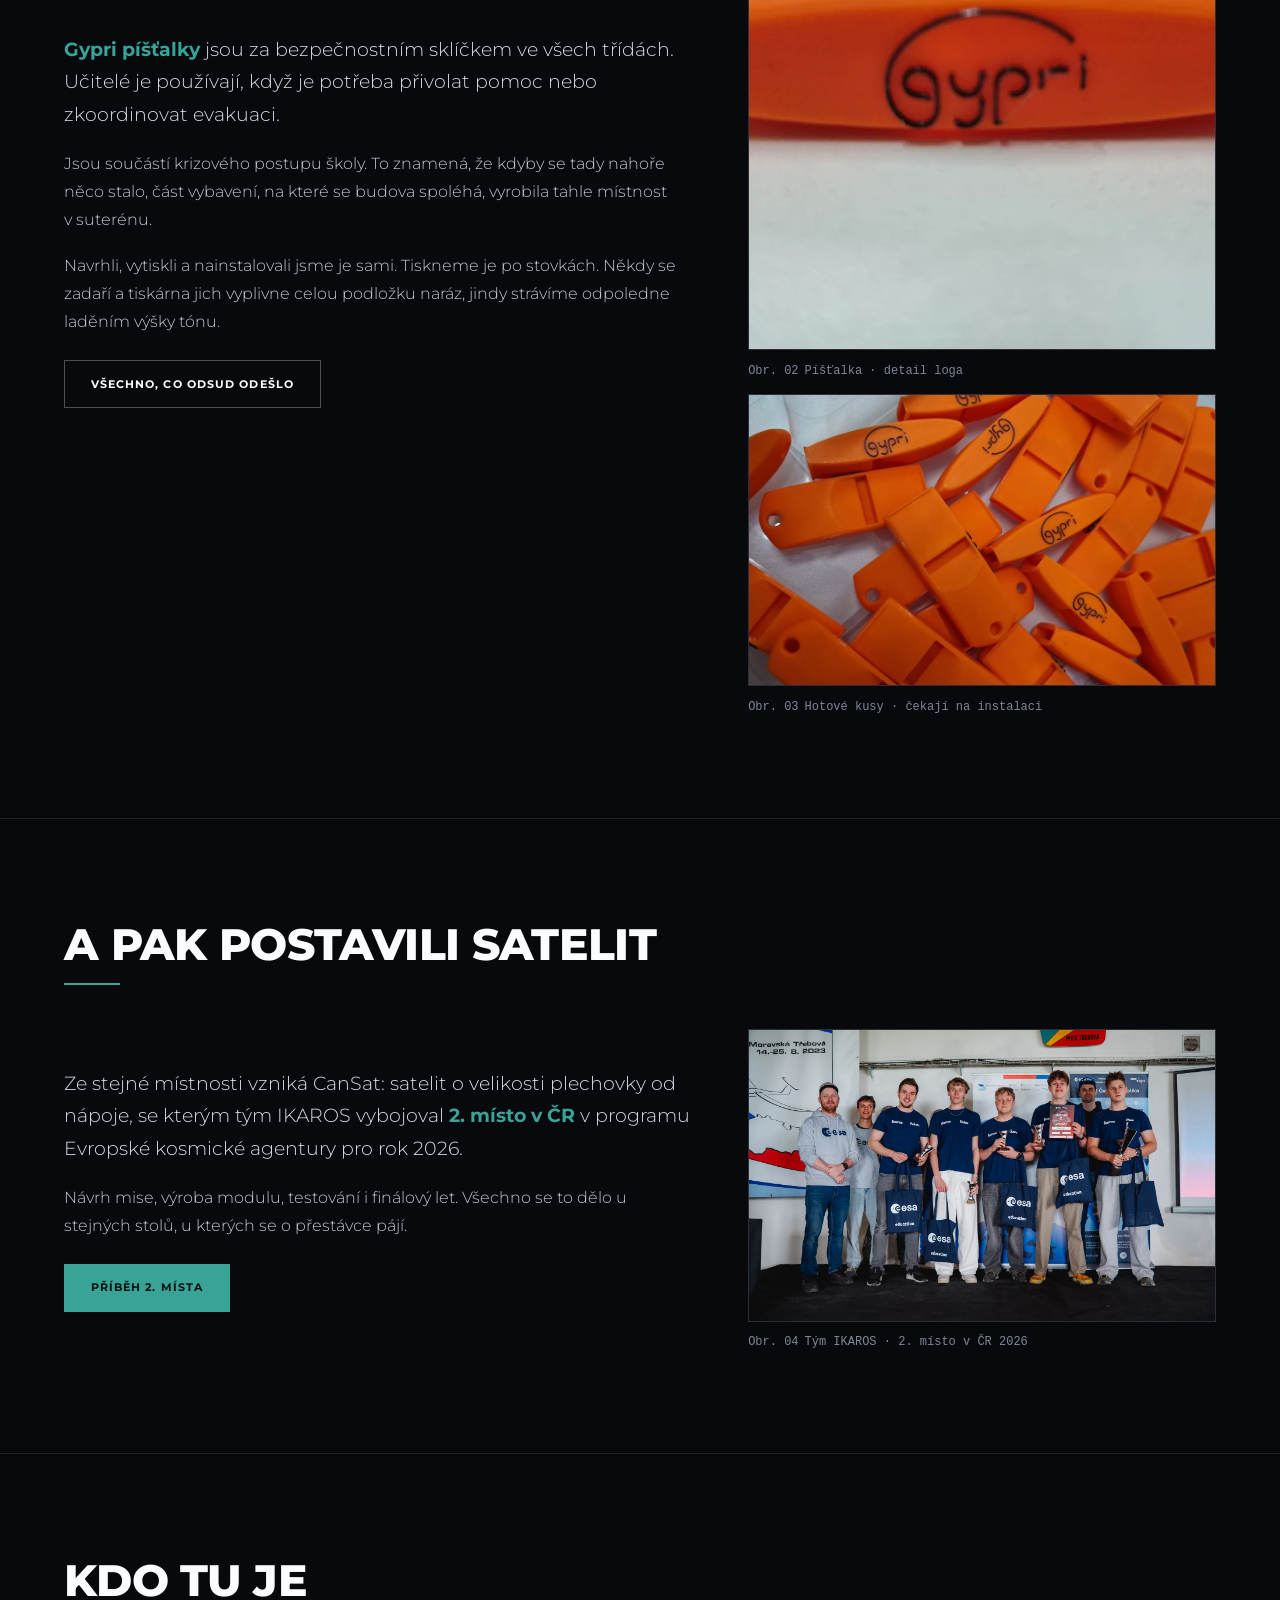
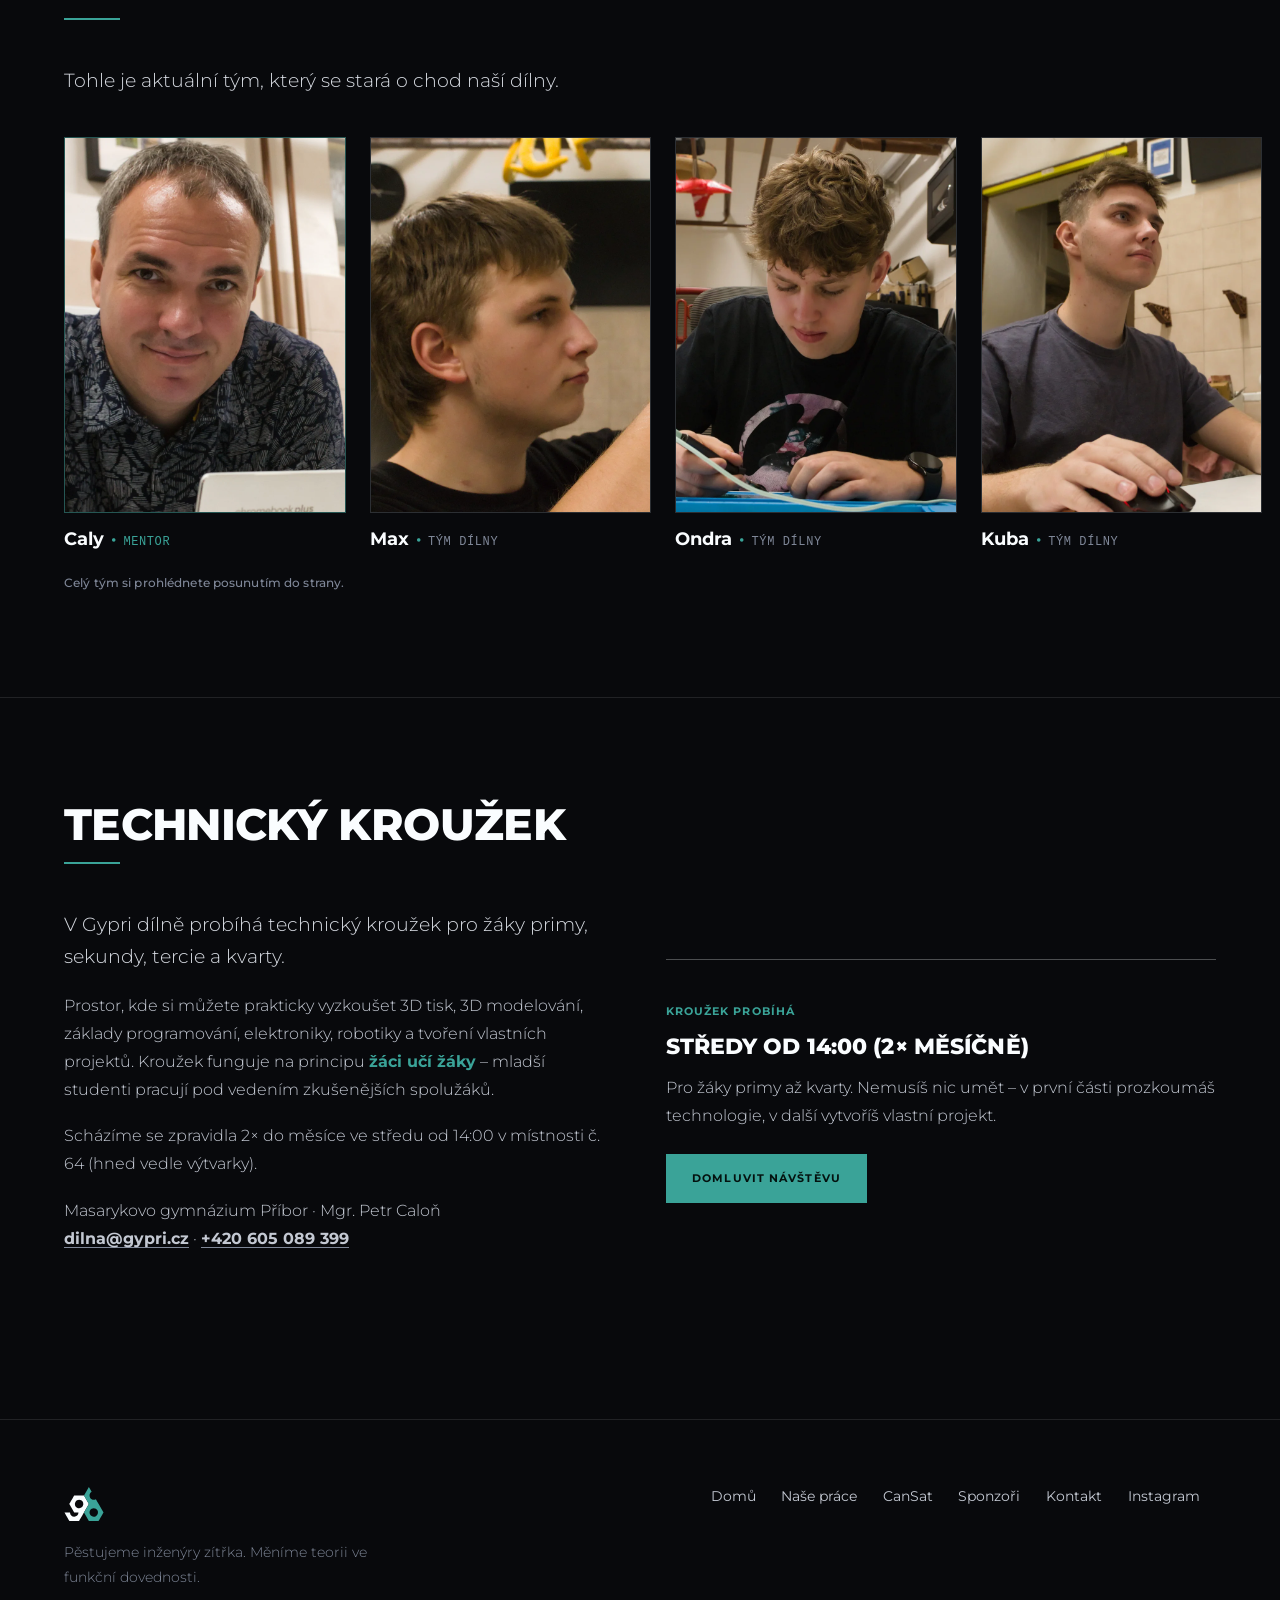
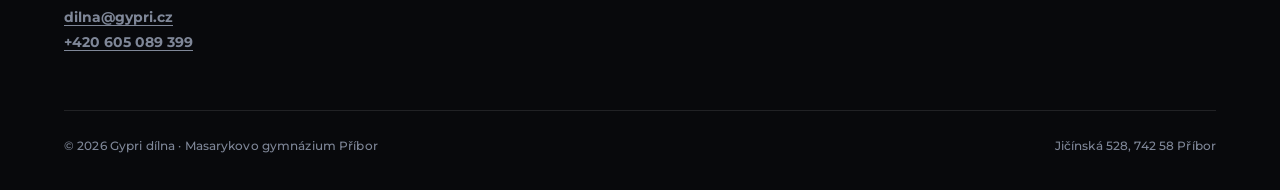
==== commit c810f38b: "Fix layout and content inconsistencies found in site audit" ====
--- a/index.html
+++ b/index.html
@@ -10,8 +10,7 @@
 <meta property="og:type" content="website">
 <meta property="og:locale" content="cs_CZ">
 <link rel="icon" type="image/svg+xml" href="assets/favicon.svg">
-<link rel="stylesheet" href="styles.css?v=3">
-<script>document.documentElement.classList.add('js');</script>
+<link rel="stylesheet" href="styles.css?v=4">
 </head>
 <body>
 
@@ -92,7 +91,7 @@
         <li class="reveal">
           <span class="ledge-name">Sedm notebooků a jeden stolní počítač</span>
           <span class="ledge-note">
-            Notebooky věnoval sponzor Aliance Laundry. Stolní počítač je na modely,
+            Notebooky věnoval sponzor Alliance Laundry Systems. Stolní počítač je na modely,
             které notebook neutáhne.
           </span>
         </li>
@@ -226,7 +225,7 @@
         Tohle je aktuální tým, který se stará o chod naší dílny.
       </p>
 
-      <div class="team-grid">
+      <div class="team-grid" tabindex="0" role="region" aria-label="Tým dílny">
         <figure class="reveal team-member--mentor">
           <div class="media media--tall">
             <img src="photo/caly.webp?v=3" alt="Caly – mentor dílny" loading="lazy" decoding="async">
@@ -278,6 +277,7 @@
           </figcaption>
         </figure>
       </div>
+      <p class="hud-label">Celý tým si prohlédnete posunutím do strany.</p>
     </div>
   </section>
 
@@ -290,13 +290,13 @@
       <div class="split">
         <div class="reveal">
           <p class="lead">
-            V GypriDílně probíhá technický kroužek pro žáky primy, sekundy, tercie a kvarty.
+            V Gypri dílně probíhá technický kroužek pro žáky primy, sekundy, tercie a kvarty.
           </p>
           <p>
             Prostor, kde si můžete prakticky vyzkoušet 3D tisk, 3D modelování, základy programování, elektroniky, robotiky a tvoření vlastních projektů. Kroužek funguje na principu <strong class="emphasis">žáci učí žáky</strong> – mladší studenti pracují pod vedením zkušenějších spolužáků.
           </p>
           <p>
-            Scházíme se zpravidla 2&times; do měsíce ve středu od 14.00 v místnosti č. 64 (hned vedle výtvarky).
+            Scházíme se zpravidla 2&times; do měsíce ve středu od 14:00 v místnosti č. 64 (hned vedle výtvarky).
           </p>
           <p>
             Masarykovo gymnázium Příbor &middot; Mgr. Petr Caloň<br>
@@ -347,6 +347,6 @@
   </div>
 </footer>
 
-<script src="main.js"></script>
+<script src="main.js?v=4"></script>
 </body>
 </html>
--- a/styles.css
+++ b/styles.css
@@ -40,7 +40,7 @@
     'Liberation Mono', monospace;
 
   /* metrics */
-  --bar-h: 74px;
+  --bar-h: 4.625rem;
   --gutter: clamp(1.25rem, 5vw, 4.5rem);
   --maxw: 1360px;
 
@@ -61,10 +61,11 @@
 
 html {
   scroll-behavior: smooth;
+  scroll-padding-top: calc(var(--bar-h) + 1rem);
   -webkit-text-size-adjust: 100%;
   /* Grows only on very large displays, where a 16px root leaves the composition
      floating in the middle of the screen. Below ~1880px this resolves to 16px. */
-  font-size: clamp(16px, 0.85vw, 18.5px);
+  font-size: clamp(100%, 0.85vw, 115.625%);
 }
 
 body {
@@ -122,14 +123,15 @@
 h4 {
   font-weight: 800;
   text-transform: uppercase;
+  overflow-wrap: anywhere;
   line-height: 0.96;
   letter-spacing: -0.015em;
   margin: 0;
 }
 
 h1 { font-weight: 900; }
-h2 { font-size: clamp(1.6rem, 3.4vw, 2.75rem); }
-h3 { font-size: clamp(1.05rem, 1.9vw, 1.4rem); letter-spacing: 0.005em; }
+h2 { font-size: clamp(1.6rem, 3.4vw, 2.75rem); line-height: 1.12; }
+h3 { font-size: clamp(1.05rem, 1.9vw, 1.4rem); line-height: 1.15; letter-spacing: 0.005em; }
 
 /* Prose keeps a readable measure even when the container widens on a large
    display. Everything that is not prose (grids, media, the datasheet) still
@@ -139,6 +141,7 @@
   color: var(--body);
   font-weight: 300;
   max-width: 76ch;
+  text-wrap: pretty;
 }
 
 p:last-child { margin-bottom: 0; }
@@ -229,6 +232,9 @@
 }
 
 .nav a {
+  display: inline-flex;
+  align-items: center;
+  min-height: 44px;
   position: relative;
   font-size: 0.6875rem;
   font-weight: 600;
@@ -281,8 +287,8 @@
 .nav-toggle span::after { content: ''; top: 5px; }
 
 .nav-toggle[aria-expanded='true'] span { background: transparent; }
-.nav-toggle[aria-expanded='true'] span::before { transform: translateY(5px) rotate(45deg); }
-.nav-toggle[aria-expanded='true'] span::after { transform: translateY(-5px) rotate(-45deg); }
+.nav-toggle[aria-expanded='true'] span::before { transform: translate(-50%, 5px) rotate(45deg); }
+.nav-toggle[aria-expanded='true'] span::after { transform: translate(-50%, -5px) rotate(-45deg); }
 
 /* --------------------------------------------------------------- layout -- */
 
@@ -334,11 +340,12 @@
   color: var(--muted);
 }
 
-.page-hero .lead { margin-bottom: 2rem; }
+.page-hero .lead:not(:last-child) { margin-bottom: 2rem; }
 
 /* -------------------------------------------------------------- buttons -- */
 
 .btn {
+  min-height: 44px;
   display: inline-flex;
   align-items: center;
   justify-content: center;
@@ -500,10 +507,14 @@
   cursor: zoom-in;
 }
 
+.media img:focus-visible { outline-offset: -3px; }
+
+.media--video { aspect-ratio: 1286 / 720; }
+
 .media video {
   width: 100%;
   height: 100%;
-  object-fit: cover;
+  object-fit: contain;
 }
 
 .media--tall { aspect-ratio: 3 / 4; }
@@ -535,7 +546,7 @@
   display: flex;
   overflow-x: auto;
   overflow-y: hidden;
-  scroll-snap-type: x mandatory;
+  scroll-snap-type: x proximity;
   -webkit-overflow-scrolling: touch;
   scrollbar-width: none;
   -ms-overflow-style: none;
@@ -552,11 +563,13 @@
   background: transparent;
 }
 
+.team-grid:focus-visible { outline-offset: -3px; }
+
 .team-grid figure {
   margin: 0;
   display: flex;
   flex-direction: column;
-  flex: 0 0 clamp(230px, 22vw, 300px);
+  flex: 0 0 clamp(14.375rem, 22vw, 18.75rem);
   scroll-snap-align: start;
 }
 
@@ -702,6 +715,7 @@
   font-weight: 900;
   letter-spacing: -0.02em;
   line-height: 1.3;
+  overflow-wrap: anywhere;
   transition: color 0.25s var(--ease);
 }
 
@@ -786,10 +800,26 @@
   .timeline { grid-template-columns: repeat(2, 1fr); row-gap: 1.75rem; }
 }
 
-@media (max-width: 860px) {
-  :root { --bar-h: 66px; }
-
-  .nav-toggle { display: block; }
+@media (max-width: 53.75em) {
+  :root { --bar-h: 4.125rem; }
+
+  .js .nav-toggle { display: block; }
+
+  html:not(.js) .topbar {
+    position: static;
+    height: auto;
+    flex-wrap: wrap;
+    padding-block: 1rem;
+  }
+
+  html:not(.js) .nav {
+    position: static;
+    flex-basis: 100%;
+    max-height: none;
+    border-bottom: 0;
+  }
+
+  html:not(.js) main { padding-top: 0; }
 
   .nav {
     position: fixed;
@@ -804,12 +834,18 @@
        open menu, which is what the "glitch" in the top bar was. */
     background: var(--bg);
     border-bottom: 1px solid var(--border);
-    max-height: 0;
-    overflow: hidden;
-    transition: max-height 0.35s var(--ease);
-  }
-
-  .nav.is-open { max-height: 70vh; }
+    max-height: min(70dvh, calc(100dvh - var(--bar-h)));
+    overflow-y: auto;
+  }
+
+  .js .nav {
+    visibility: hidden;
+    opacity: 0;
+    transform: translateY(-0.5rem);
+    transition: opacity 0.2s var(--ease), transform 0.2s var(--ease), visibility 0.2s;
+  }
+
+  .js .nav.is-open { visibility: visible; opacity: 1; transform: none; }
 
   .nav a {
     width: 100%;
@@ -817,23 +853,6 @@
     border-bottom: 1px solid var(--border);
     font-size: 0.75rem;
   }
-
-  /* The links arrive one after another instead of as a slab. Transform and
-     opacity only, and JS-gated, so a script failure leaves them visible. */
-  .js .nav a {
-    opacity: 0;
-    transform: translateY(-6px);
-    transition: opacity 0.3s var(--ease), transform 0.3s var(--ease),
-      color 0.25s var(--ease);
-  }
-
-  .js .nav.is-open a { opacity: 1; transform: none; }
-
-  .js .nav.is-open a:nth-child(1) { transition-delay: 0.04s; }
-  .js .nav.is-open a:nth-child(2) { transition-delay: 0.08s; }
-  .js .nav.is-open a:nth-child(3) { transition-delay: 0.12s; }
-  .js .nav.is-open a:nth-child(4) { transition-delay: 0.16s; }
-  .js .nav.is-open a:nth-child(5) { transition-delay: 0.2s; }
 
   .nav a:last-child { border-bottom: 0; }
 
@@ -1010,13 +1029,13 @@
 .offset-top { margin-top: -2.5rem; }
 
 /* ------------------------------------------------------------- reveals --
-   Opt-in: content is only hidden once JS has confirmed it is running, so a JS
-   failure never leaves the page blank. main.js adds .is-visible on scroll. */
+   Opt in only after main.js finishes setup. A missing or failed script leaves
+   content visible and navigation in the document flow. */
 
 .js .reveal {
   opacity: 0;
-  transform: translateY(24px);
-  transition: opacity 0.7s var(--ease), transform 0.7s var(--ease);
+  transform: translateY(12px);
+  transition: opacity 0.4s var(--ease), transform 0.4s var(--ease);
 }
 
 .js .reveal.is-visible {
@@ -1179,12 +1198,12 @@
    logo answering the cursor. Nothing runs on its own, and everything stops
    under prefers-reduced-motion. */
 
-@media (max-width: 860px) {
+@media (max-width: 53.75em) {
   .offset-top { margin-top: 0; }
   .photo-strip { grid-template-columns: 1fr 1fr; }
 
   .team-grid figure {
-    flex: 0 0 clamp(200px, 48vw, 260px);
+    flex: 0 0 clamp(12.5rem, 48vw, 16.25rem);
   }
 }
 
@@ -1212,7 +1231,7 @@
   .photo-strip { grid-template-columns: 1fr; }
 
   .team-grid figure {
-    flex: 0 0 clamp(190px, 62vw, 240px);
+    flex: 0 0 clamp(11.875rem, 62vw, 15rem);
   }
 }
 
@@ -1222,6 +1241,7 @@
   *,
   *::before,
   *::after {
+    transition-delay: 0s !important;
     transition-duration: 0.001ms !important;
   }
 
@@ -1234,6 +1254,7 @@
   }
 
   .js .section-head::after { transform: scaleX(1); transition: none; }
+  .js .nav { transform: none; }
 }
 
 /* ----------------------------------------------------------- lightbox -- */
@@ -1242,20 +1263,32 @@
   position: fixed;
   inset: 0;
   z-index: 100;
-  display: flex;
+  display: none;
   align-items: center;
   justify-content: center;
   padding: 1.5rem;
+  width: 100%;
+  height: 100%;
+  max-width: none;
+  max-height: none;
+  margin: 0;
+  border: 0;
+  background: transparent;
+  color: var(--text);
   opacity: 0;
-  visibility: hidden;
-  pointer-events: none;
-  transition: opacity 0.25s var(--ease), visibility 0.25s var(--ease);
-}
-
-.lightbox.is-open {
+  transition: opacity 0.2s var(--ease), display 0.2s allow-discrete,
+    overlay 0.2s allow-discrete;
+}
+
+.lightbox[open] {
+  display: flex;
   opacity: 1;
-  visibility: visible;
-  pointer-events: auto;
+}
+
+.lightbox::backdrop { background: transparent; }
+
+@starting-style {
+  .lightbox[open] { opacity: 0; }
 }
 
 .lightbox-backdrop {
@@ -1269,15 +1302,18 @@
 .lightbox-dialog {
   position: relative;
   z-index: 101;
-  display: flex;
-  flex-direction: column;
+  display: grid;
+  grid-template-columns: 44px minmax(0, 1fr) 44px;
+  gap: 0.75rem;
   align-items: center;
-  max-width: 90vw;
-  max-height: 90vh;
+  width: min(100%, 70rem);
   margin: auto;
 }
 
 .lightbox-figure {
+  grid-column: 2;
+  grid-row: 2;
+  min-width: 0;
   margin: 0;
   display: flex;
   flex-direction: column;
@@ -1287,7 +1323,7 @@
 
 .lightbox-img {
   max-width: 100%;
-  max-height: clamp(300px, 72vh, 800px);
+  max-height: min(72dvh, calc(100dvh - 12rem), 800px);
   width: auto;
   height: auto;
   object-fit: contain;
@@ -1297,6 +1333,8 @@
 }
 
 .lightbox-caption {
+  max-height: 4.5em;
+  overflow-y: auto;
   margin-top: 0.85rem;
   font-family: var(--mono);
   font-size: 0.8125rem;
@@ -1312,9 +1350,10 @@
 }
 
 .lightbox-close {
-  position: absolute;
-  top: -2.75rem;
-  right: 0;
+  grid-column: 1 / -1;
+  grid-row: 1;
+  justify-self: end;
+  min-height: 44px;
   background: var(--surface);
   border: 1px solid var(--border-strong);
   color: var(--text);
@@ -1337,9 +1376,7 @@
 }
 
 .lightbox-nav {
-  position: absolute;
-  top: 50%;
-  transform: translateY(-50%);
+  grid-row: 2;
   background: var(--surface);
   border: 1px solid var(--border-strong);
   color: var(--text);
@@ -1356,8 +1393,8 @@
   z-index: 102;
 }
 
-.lightbox-prev { left: -3.5rem; }
-.lightbox-next { right: -3.5rem; }
+.lightbox-prev { grid-column: 1; }
+.lightbox-next { grid-column: 3; }
 
 .lightbox-nav:hover,
 .lightbox-nav:focus-visible {
@@ -1366,7 +1403,9 @@
 }
 
 .lightbox-counter {
-  margin-top: 0.5rem;
+  grid-column: 1 / -1;
+  grid-row: 3;
+  text-align: center;
   font-family: var(--mono);
   font-size: 0.75rem;
   color: var(--muted);
@@ -1374,9 +1413,38 @@
 }
 
 @media (max-width: 768px) {
-  .lightbox-prev { left: 0; top: auto; bottom: -3.2rem; transform: none; }
-  .lightbox-next { right: 0; top: auto; bottom: -3.2rem; transform: none; }
-  .lightbox-close { top: -2.5rem; right: 0; }
-  .lightbox-dialog { max-width: 95vw; }
-}
-
+  .lightbox-figure { grid-column: 1 / -1; }
+  .lightbox-nav { grid-row: 3; }
+  .lightbox-counter { grid-column: 2; }
+}
+
+/* Press feedback starts immediately, including on touch, without moving targets. */
+.btn,
+.nav-toggle,
+.lightbox-close,
+.lightbox-nav,
+.media img[role='button'] { touch-action: manipulation; }
+
+.btn:active,
+.nav-toggle:active,
+.lightbox-close:active,
+.lightbox-nav:active {
+  background: var(--border-strong);
+  transition: none;
+}
+
+.btn--primary:active { background: var(--mint-bright); }
+
+@media (prefers-reduced-transparency: reduce), (prefers-contrast: more) {
+  .topbar,
+  .lightbox-backdrop {
+    background: var(--bg);
+    backdrop-filter: none;
+    -webkit-backdrop-filter: none;
+  }
+}
+
+@media (prefers-contrast: more) {
+  :root { --border: var(--muted); --border-strong: var(--text); }
+}
+
